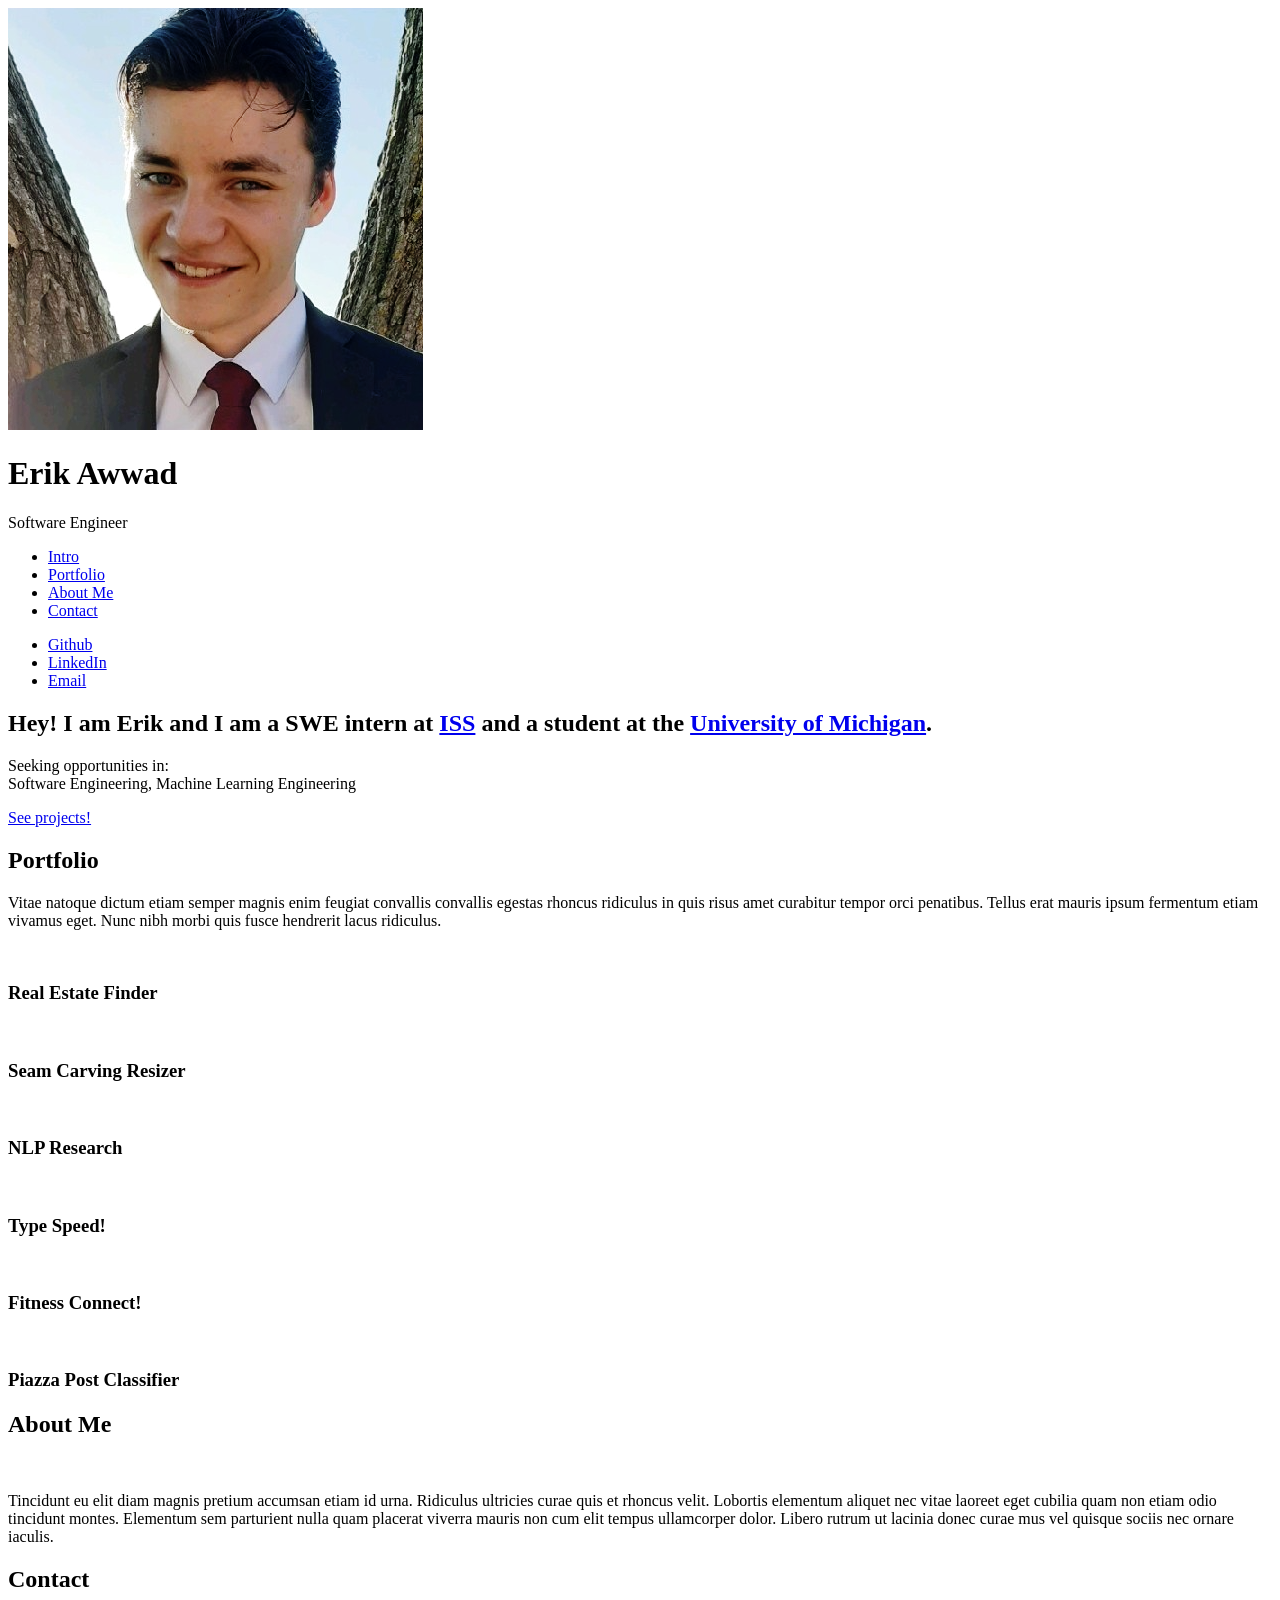
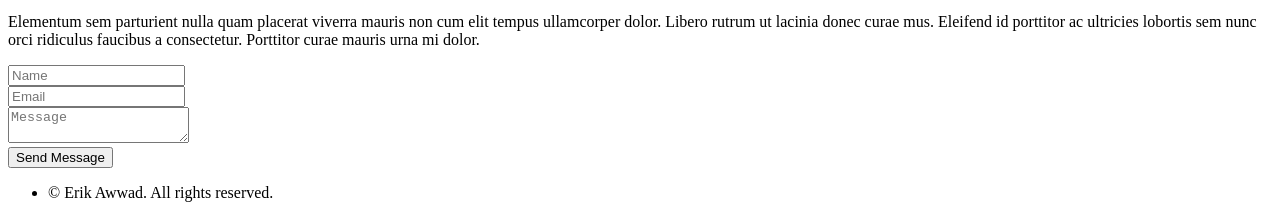
==== index.html @ ecfde316 "Added project names." ====
<!DOCTYPE HTML>
<html>
    <head>
        <title>Erik Awwad</title>
        <meta charset="utf-8" />
        <meta name="viewport" content="width=device-width, initial-scale=1, user-scalable=no" />
        <link rel="stylesheet" href="assets/css/main.css" />
        <link rel="icon" type="image/ico" href="assets/icons/128icon.ico">
        <link rel="icon" type="image/ico" href="assets/icons/64icon.ico">
        <link rel="icon" type="image/ico" href="assets/icons/32icon.ico">
        <link rel="icon" type="image/ico" href="assets/icons/16icon.ico">
    </head>
    <body class="is-preload">

        <!-- Header -->
            <div id="header">

                <div class="top">

                    <!-- Logo -->
                        <div id="logo">
                            <span class="image avatar48"><img src="images/avatar.png" alt="" /></span>
                            <h1 id="title">Erik Awwad</h1>
                            <p>Software Engineer</p>
                        </div>

                    <!-- Nav -->
                        <nav id="nav">
                            <ul>
                                <li><a href="#top" id="top-link"><span class="icon solid fa-home">Intro</span></a></li>
                                <li><a href="#portfolio" id="portfolio-link"><span class="icon solid fa-th">Portfolio</span></a></li>
                                <li><a href="#about" id="about-link"><span class="icon solid fa-user">About Me</span></a></li>
                                <li><a href="#contact" id="contact-link"><span class="icon solid fa-envelope">Contact</span></a></li>
                            </ul>
                        </nav>

                </div>

                <div class="bottom">

                    <!-- Social Icons -->
                        <ul class="icons">
                            <li><a href="https://github.com/iJustErikk" target="_blank" class="icon brands fa-github"><span class="label">Github</span></a></li>
                            <li><a href="https://www.linkedin.com/in/erik-awwad/" target="_blank" class="icon brands fa-linkedin"><span class="label">LinkedIn</span></a></li>
                            <li><a href="mailto:erikaww@umich.edu" target="_blank" class="icon solid fa-envelope"><span class="label">Email</span></a></li>
                        </ul>

                </div>

            </div>

        <!-- Main -->
            <div id="main">

                <!-- Intro -->
                    <section id="top" class="one dark cover">
                        <div class="container">

                            <header>
                                <h2 class="alt">Hey! I am Erik and I am a SWE intern at <a href="https://www.issgovernance.com/" target="_blank">ISS</a> and a student at the <a href="https://umich.edu/" target="_blank">University of Michigan</a>. </h2>
                                <p>Seeking opportunities in:<br />
                                Software Engineering, Machine Learning Engineering</p>
                            </header>

                            <footer>
                                <a href="#portfolio" class="button scrolly">See projects!</a>
                            </footer>

                        </div>
                    </section>

                <!-- Portfolio -->
                    <section id="portfolio" class="two">
                        <div class="container">

                            <header>
                                <h2>Portfolio</h2>
                            </header>

                            <p>Vitae natoque dictum etiam semper magnis enim feugiat convallis convallis
                            egestas rhoncus ridiculus in quis risus amet curabitur tempor orci penatibus.
                            Tellus erat mauris ipsum fermentum etiam vivamus eget. Nunc nibh morbi quis
                            fusce hendrerit lacus ridiculus.</p>

                            <div class="row">
                                <div class="col-4 col-12-mobile">
                                    <article class="item">
                                        <a href="#" class="image fit"><img src="images/pic02.jpg" alt="" /></a>
                                        <header>
                                            <h3>Real Estate Finder</h3>
                                        </header>
                                    </article>
                                    <article class="item">
                                        <a href="#" class="image fit"><img src="images/pic03.jpg" alt="" /></a>
                                        <header>
                                            <h3>Seam Carving Resizer</h3>
                                        </header>
                                    </article>
                                </div>
                                <div class="col-4 col-12-mobile">
                                    <article class="item">
                                        <a href="#" class="image fit"><img src="images/pic04.jpg" alt="" /></a>
                                        <header>
                                            <h3>NLP Research</h3>
                                        </header>
                                    </article>
                                    <article class="item">
                                        <a href="#" class="image fit"><img src="images/pic05.jpg" alt="" /></a>
                                        <header>
                                            <h3>Type Speed!</h3>
                                        </header>
                                    </article>
                                </div>
                                <div class="col-4 col-12-mobile">
                                    <article class="item">
                                        <a href="#" class="image fit"><img src="images/pic06.jpg" alt="" /></a>
                                        <header>
                                            <h3>Fitness Connect!</h3>
                                        </header>
                                    </article>
                                    <article class="item">
                                        <a href="#" class="image fit"><img src="images/pic07.jpg" alt="" /></a>
                                        <header>
                                            <h3>Piazza Post Classifier</h3>
                                        </header>
                                    </article>
                                </div>
                            </div>

                        </div>
                    </section>

                <!-- About Me -->
                    <section id="about" class="three">
                        <div class="container">

                            <header>
                                <h2>About Me</h2>
                            </header>

                            <a href="#" class="image featured"><img src="images/pic08.jpg" alt="" /></a>

                            <p>Tincidunt eu elit diam magnis pretium accumsan etiam id urna. Ridiculus
                            ultricies curae quis et rhoncus velit. Lobortis elementum aliquet nec vitae
                            laoreet eget cubilia quam non etiam odio tincidunt montes. Elementum sem
                            parturient nulla quam placerat viverra mauris non cum elit tempus ullamcorper
                            dolor. Libero rutrum ut lacinia donec curae mus vel quisque sociis nec
                            ornare iaculis.</p>

                        </div>
                    </section>

                <!-- Contact -->
                    <section id="contact" class="four">
                        <div class="container">

                            <header>
                                <h2>Contact</h2>
                            </header>

                            <p>Elementum sem parturient nulla quam placerat viverra
                            mauris non cum elit tempus ullamcorper dolor. Libero rutrum ut lacinia
                            donec curae mus. Eleifend id porttitor ac ultricies lobortis sem nunc
                            orci ridiculus faucibus a consectetur. Porttitor curae mauris urna mi dolor.</p>

                            <form method="post" action="#">
                                <div class="row">
                                    <div class="col-6 col-12-mobile"><input type="text" name="name" placeholder="Name" /></div>
                                    <div class="col-6 col-12-mobile"><input type="text" name="email" placeholder="Email" /></div>
                                    <div class="col-12">
                                        <textarea name="message" placeholder="Message"></textarea>
                                    </div>
                                    <div class="col-12">
                                        <input type="submit" value="Send Message" />
                                    </div>
                                </div>
                            </form>

                        </div>
                    </section>

            </div>

        <!-- Footer -->
            <div id="footer">

                <!-- Copyright -->
                    <ul class="copyright">
                        <li>&copy; Erik Awwad. All rights reserved.</li></li>
                    </ul>

            </div>

        <!-- Scripts -->
            <script src="assets/js/jquery.min.js"></script>
            <script src="assets/js/jquery.scrolly.min.js"></script>
            <script src="assets/js/jquery.scrollex.min.js"></script>
            <script src="assets/js/browser.min.js"></script>
            <script src="assets/js/breakpoints.min.js"></script>
            <script src="assets/js/util.js"></script>
            <script src="assets/js/main.js"></script>

    </body>
</html>
---- assets/css/main.css ----
@import url("fontawesome-all.min.css");
@import url("https://fonts.googleapis.com/css?family=Source+Sans+Pro:300,300italic,400,600");

/*
	Prologue by HTML5 UP
	html5up.net | @ajlkn
	Free for personal and commercial use under the CCA 3.0 license (html5up.net/license)
*/

html, body, div, span, applet, object,
iframe, h1, h2, h3, h4, h5, h6, p, blockquote,
pre, a, abbr, acronym, address, big, cite,
code, del, dfn, em, img, ins, kbd, q, s, samp,
small, strike, strong, sub, sup, tt, var, b,
u, i, center, dl, dt, dd, ol, ul, li, fieldset,
form, label, legend, table, caption, tbody,
tfoot, thead, tr, th, td, article, aside,
canvas, details, embed, figure, figcaption,
footer, header, hgroup, menu, nav, output, ruby,
section, summary, time, mark, audio, video {
	margin: 0;
	padding: 0;
	border: 0;
	font-size: 100%;
	font: inherit;
	vertical-align: baseline;}

article, aside, details, figcaption, figure,
footer, header, hgroup, menu, nav, section {
	display: block;}

body {
	line-height: 1;
}

ol, ul {
	list-style: none;
}

blockquote, q {
	quotes: none;
}

	blockquote:before, blockquote:after, q:before, q:after {
		content: '';
		content: none;
	}

table {
	border-collapse: collapse;
	border-spacing: 0;
}

body {
	-webkit-text-size-adjust: none;
}

mark {
	background-color: transparent;
	color: inherit;
}

input::-moz-focus-inner {
	border: 0;
	padding: 0;
}

input, select, textarea {
	-moz-appearance: none;
	-webkit-appearance: none;
	-ms-appearance: none;
	appearance: none;
}

/* Basic */

	html {
		box-sizing: border-box;
	}

	*, *:before, *:after {
		box-sizing: inherit;
	}

	body {
		background: #fff;
		font-family: 'Source Sans Pro', sans-serif;
		font-size: 19pt;
		font-weight: 300;
		line-height: 1.75em;
		color: #888;
	}

		body.is-preload *, body.is-preload *:before, body.is-preload *:after {
			-moz-animation: none !important;
			-webkit-animation: none !important;
			-ms-animation: none !important;
			animation: none !important;
			-moz-transition: none !important;
			-webkit-transition: none !important;
			-ms-transition: none !important;
			transition: none !important;
		}

	input, textarea, select {
		font-family: 'Source Sans Pro', sans-serif;
		font-size: 19pt;
		font-weight: 300;
		line-height: 1.75em;
		color: #888;
	}

	h1, h2, h3, h4, h5, h6 {
		font-weight: 300;
		color: #666;
		line-height: 1.5em;
	}

	h1 a, h2 a, h3 a, h4 a, h5 a, h6 a {
		color: inherit;
		text-decoration: none;
	}

		h1 a strong, h2 a strong, h3 a strong, h4 a strong, h5 a strong, h6 a strong {
			color: #333;
		}

	h2 {
		font-size: 2em;
		letter-spacing: -1px;
	}

		h2.alt {
			color: #888;
		}

			h2.alt strong {
				color: #666;
			}

	h3 {
		font-size: 1.5em;
	}

	header {
		margin: 0 0 2em 0;
	}

		header > p {
			margin: 1em 0 0 0;
		}

	footer {
		margin: 2em 0 0 0;
	}

	strong, b {
		font-weight: 300;
		color: #666;
	}

	em, i {
		font-style: italic;
	}

	a {
		text-decoration: none;
		color: inherit;
		border-bottom: dotted 1px rgba(128, 128, 128, 0.5);
		-moz-transition: color 0.35s ease-in-out, border-bottom-color 0.35s ease-in-out;
		-webkit-transition: color 0.35s ease-in-out, border-bottom-color 0.35s ease-in-out;
		-ms-transition: color 0.35s ease-in-out, border-bottom-color 0.35s ease-in-out;
		transition: color 0.35s ease-in-out, border-bottom-color 0.35s ease-in-out;
		outline: 0;
	}

		a:hover {
			color: #E27689;
			border-bottom-color: rgba(255, 255, 255, 0);
		}

	sub {
		position: relative;
		top: 0.5em;
		font-size: 0.8em;
	}

	sup {
		position: relative;
		top: -0.5em;
		font-size: 0.8em;
	}

	hr {
		border: 0;
		border-top: solid 1px #ddd;
	}

	blockquote {
		border-left: solid 0.5em #ddd;
		padding: 1em 0 1em 2em;
		font-style: italic;
	}

	p, ul, ol, dl, table {
		margin-bottom: 2em;
	}

	br.clear {
		clear: both;
	}

/* Container */

	.container {
		margin: 0 auto;
		max-width: 100%;
		width: 1400px;
	}

		@media screen and (min-width: 961px) and (max-width: 1880px) {

			.container {
				width: 1200px;
			}

		}

		@media screen and (min-width: 961px) and (max-width: 1620px) {

			.container {
				width: 960px;
			}

		}

		@media screen and (min-width: 961px) and (max-width: 1320px) {

			.container {
				width: 100%;
			}

		}

		@media screen and (max-width: 960px) {

			.container {
				width: 100%;
			}

		}

		@media screen and (max-width: 736px) {

			.container {
				width: 100%;
			}

		}

/* Row */

	.row {
		display: flex;
		flex-wrap: wrap;
		box-sizing: border-box;
		align-items: stretch;
	}

		.row > * {
			box-sizing: border-box;
		}

		.row.gtr-uniform > * > :last-child {
			margin-bottom: 0;
		}

		.row.aln-left {
			justify-content: flex-start;
		}

		.row.aln-center {
			justify-content: center;
		}

		.row.aln-right {
			justify-content: flex-end;
		}

		.row.aln-top {
			align-items: flex-start;
		}

		.row.aln-middle {
			align-items: center;
		}

		.row.aln-bottom {
			align-items: flex-end;
		}

		.row > .imp {
			order: -1;
		}

		.row > .col-1 {
			width: 8.33333%;
		}

		.row > .off-1 {
			margin-left: 8.33333%;
		}

		.row > .col-2 {
			width: 16.66667%;
		}

		.row > .off-2 {
			margin-left: 16.66667%;
		}

		.row > .col-3 {
			width: 25%;
		}

		.row > .off-3 {
			margin-left: 25%;
		}

		.row > .col-4 {
			width: 33.33333%;
		}

		.row > .off-4 {
			margin-left: 33.33333%;
		}

		.row > .col-5 {
			width: 41.66667%;
		}

		.row > .off-5 {
			margin-left: 41.66667%;
		}

		.row > .col-6 {
			width: 50%;
		}

		.row > .off-6 {
			margin-left: 50%;
		}

		.row > .col-7 {
			width: 58.33333%;
		}

		.row > .off-7 {
			margin-left: 58.33333%;
		}

		.row > .col-8 {
			width: 66.66667%;
		}

		.row > .off-8 {
			margin-left: 66.66667%;
		}

		.row > .col-9 {
			width: 75%;
		}

		.row > .off-9 {
			margin-left: 75%;
		}

		.row > .col-10 {
			width: 83.33333%;
		}

		.row > .off-10 {
			margin-left: 83.33333%;
		}

		.row > .col-11 {
			width: 91.66667%;
		}

		.row > .off-11 {
			margin-left: 91.66667%;
		}

		.row > .col-12 {
			width: 100%;
		}

		.row > .off-12 {
			margin-left: 100%;
		}

		.row.gtr-0 {
			margin-top: 0px;
			margin-left: 0px;
		}

			.row.gtr-0 > * {
				padding: 0px 0 0 0px;
			}

			.row.gtr-0.gtr-uniform {
				margin-top: 0px;
			}

				.row.gtr-0.gtr-uniform > * {
					padding-top: 0px;
				}

		.row.gtr-25 {
			margin-top: -10px;
			margin-left: -10px;
		}

			.row.gtr-25 > * {
				padding: 10px 0 0 10px;
			}

			.row.gtr-25.gtr-uniform {
				margin-top: -10px;
			}

				.row.gtr-25.gtr-uniform > * {
					padding-top: 10px;
				}

		.row.gtr-50 {
			margin-top: -20px;
			margin-left: -20px;
		}

			.row.gtr-50 > * {
				padding: 20px 0 0 20px;
			}

			.row.gtr-50.gtr-uniform {
				margin-top: -20px;
			}

				.row.gtr-50.gtr-uniform > * {
					padding-top: 20px;
				}

		.row {
			margin-top: -40px;
			margin-left: -40px;
		}

			.row > * {
				padding: 40px 0 0 40px;
			}

			.row.gtr-uniform {
				margin-top: -40px;
			}

				.row.gtr-uniform > * {
					padding-top: 40px;
				}

		.row.gtr-150 {
			margin-top: -60px;
			margin-left: -60px;
		}

			.row.gtr-150 > * {
				padding: 60px 0 0 60px;
			}

			.row.gtr-150.gtr-uniform {
				margin-top: -60px;
			}

				.row.gtr-150.gtr-uniform > * {
					padding-top: 60px;
				}

		.row.gtr-200 {
			margin-top: -80px;
			margin-left: -80px;
		}

			.row.gtr-200 > * {
				padding: 80px 0 0 80px;
			}

			.row.gtr-200.gtr-uniform {
				margin-top: -80px;
			}

				.row.gtr-200.gtr-uniform > * {
					padding-top: 80px;
				}

		@media screen and (min-width: 961px) and (max-width: 1880px) {

			.row {
				display: flex;
				flex-wrap: wrap;
				box-sizing: border-box;
				align-items: stretch;
			}

				.row > * {
					box-sizing: border-box;
				}

				.row.gtr-uniform > * > :last-child {
					margin-bottom: 0;
				}

				.row.aln-left {
					justify-content: flex-start;
				}

				.row.aln-center {
					justify-content: center;
				}

				.row.aln-right {
					justify-content: flex-end;
				}

				.row.aln-top {
					align-items: flex-start;
				}

				.row.aln-middle {
					align-items: center;
				}

				.row.aln-bottom {
					align-items: flex-end;
				}

				.row > .imp-wide {
					order: -1;
				}

				.row > .col-1-wide {
					width: 8.33333%;
				}

				.row > .off-1-wide {
					margin-left: 8.33333%;
				}

				.row > .col-2-wide {
					width: 16.66667%;
				}

				.row > .off-2-wide {
					margin-left: 16.66667%;
				}

				.row > .col-3-wide {
					width: 25%;
				}

				.row > .off-3-wide {
					margin-left: 25%;
				}

				.row > .col-4-wide {
					width: 33.33333%;
				}

				.row > .off-4-wide {
					margin-left: 33.33333%;
				}

				.row > .col-5-wide {
					width: 41.66667%;
				}

				.row > .off-5-wide {
					margin-left: 41.66667%;
				}

				.row > .col-6-wide {
					width: 50%;
				}

				.row > .off-6-wide {
					margin-left: 50%;
				}

				.row > .col-7-wide {
					width: 58.33333%;
				}

				.row > .off-7-wide {
					margin-left: 58.33333%;
				}

				.row > .col-8-wide {
					width: 66.66667%;
				}

				.row > .off-8-wide {
					margin-left: 66.66667%;
				}

				.row > .col-9-wide {
					width: 75%;
				}

				.row > .off-9-wide {
					margin-left: 75%;
				}

				.row > .col-10-wide {
					width: 83.33333%;
				}

				.row > .off-10-wide {
					margin-left: 83.33333%;
				}

				.row > .col-11-wide {
					width: 91.66667%;
				}

				.row > .off-11-wide {
					margin-left: 91.66667%;
				}

				.row > .col-12-wide {
					width: 100%;
				}

				.row > .off-12-wide {
					margin-left: 100%;
				}

				.row.gtr-0 {
					margin-top: 0px;
					margin-left: 0px;
				}

					.row.gtr-0 > * {
						padding: 0px 0 0 0px;
					}

					.row.gtr-0.gtr-uniform {
						margin-top: 0px;
					}

						.row.gtr-0.gtr-uniform > * {
							padding-top: 0px;
						}

				.row.gtr-25 {
					margin-top: -10px;
					margin-left: -10px;
				}

					.row.gtr-25 > * {
						padding: 10px 0 0 10px;
					}

					.row.gtr-25.gtr-uniform {
						margin-top: -10px;
					}

						.row.gtr-25.gtr-uniform > * {
							padding-top: 10px;
						}

				.row.gtr-50 {
					margin-top: -20px;
					margin-left: -20px;
				}

					.row.gtr-50 > * {
						padding: 20px 0 0 20px;
					}

					.row.gtr-50.gtr-uniform {
						margin-top: -20px;
					}

						.row.gtr-50.gtr-uniform > * {
							padding-top: 20px;
						}

				.row {
					margin-top: -40px;
					margin-left: -40px;
				}

					.row > * {
						padding: 40px 0 0 40px;
					}

					.row.gtr-uniform {
						margin-top: -40px;
					}

						.row.gtr-uniform > * {
							padding-top: 40px;
						}

				.row.gtr-150 {
					margin-top: -60px;
					margin-left: -60px;
				}

					.row.gtr-150 > * {
						padding: 60px 0 0 60px;
					}

					.row.gtr-150.gtr-uniform {
						margin-top: -60px;
					}

						.row.gtr-150.gtr-uniform > * {
							padding-top: 60px;
						}

				.row.gtr-200 {
					margin-top: -80px;
					margin-left: -80px;
				}

					.row.gtr-200 > * {
						padding: 80px 0 0 80px;
					}

					.row.gtr-200.gtr-uniform {
						margin-top: -80px;
					}

						.row.gtr-200.gtr-uniform > * {
							padding-top: 80px;
						}

		}

		@media screen and (min-width: 961px) and (max-width: 1620px) {

			.row {
				display: flex;
				flex-wrap: wrap;
				box-sizing: border-box;
				align-items: stretch;
			}

				.row > * {
					box-sizing: border-box;
				}

				.row.gtr-uniform > * > :last-child {
					margin-bottom: 0;
				}

				.row.aln-left {
					justify-content: flex-start;
				}

				.row.aln-center {
					justify-content: center;
				}

				.row.aln-right {
					justify-content: flex-end;
				}

				.row.aln-top {
					align-items: flex-start;
				}

				.row.aln-middle {
					align-items: center;
				}

				.row.aln-bottom {
					align-items: flex-end;
				}

				.row > .imp-normal {
					order: -1;
				}

				.row > .col-1-normal {
					width: 8.33333%;
				}

				.row > .off-1-normal {
					margin-left: 8.33333%;
				}

				.row > .col-2-normal {
					width: 16.66667%;
				}

				.row > .off-2-normal {
					margin-left: 16.66667%;
				}

				.row > .col-3-normal {
					width: 25%;
				}

				.row > .off-3-normal {
					margin-left: 25%;
				}

				.row > .col-4-normal {
					width: 33.33333%;
				}

				.row > .off-4-normal {
					margin-left: 33.33333%;
				}

				.row > .col-5-normal {
					width: 41.66667%;
				}

				.row > .off-5-normal {
					margin-left: 41.66667%;
				}

				.row > .col-6-normal {
					width: 50%;
				}

				.row > .off-6-normal {
					margin-left: 50%;
				}

				.row > .col-7-normal {
					width: 58.33333%;
				}

				.row > .off-7-normal {
					margin-left: 58.33333%;
				}

				.row > .col-8-normal {
					width: 66.66667%;
				}

				.row > .off-8-normal {
					margin-left: 66.66667%;
				}

				.row > .col-9-normal {
					width: 75%;
				}

				.row > .off-9-normal {
					margin-left: 75%;
				}

				.row > .col-10-normal {
					width: 83.33333%;
				}

				.row > .off-10-normal {
					margin-left: 83.33333%;
				}

				.row > .col-11-normal {
					width: 91.66667%;
				}

				.row > .off-11-normal {
					margin-left: 91.66667%;
				}

				.row > .col-12-normal {
					width: 100%;
				}

				.row > .off-12-normal {
					margin-left: 100%;
				}

				.row.gtr-0 {
					margin-top: 0px;
					margin-left: 0px;
				}

					.row.gtr-0 > * {
						padding: 0px 0 0 0px;
					}

					.row.gtr-0.gtr-uniform {
						margin-top: 0px;
					}

						.row.gtr-0.gtr-uniform > * {
							padding-top: 0px;
						}

				.row.gtr-25 {
					margin-top: -10px;
					margin-left: -10px;
				}

					.row.gtr-25 > * {
						padding: 10px 0 0 10px;
					}

					.row.gtr-25.gtr-uniform {
						margin-top: -10px;
					}

						.row.gtr-25.gtr-uniform > * {
							padding-top: 10px;
						}

				.row.gtr-50 {
					margin-top: -20px;
					margin-left: -20px;
				}

					.row.gtr-50 > * {
						padding: 20px 0 0 20px;
					}

					.row.gtr-50.gtr-uniform {
						margin-top: -20px;
					}

						.row.gtr-50.gtr-uniform > * {
							padding-top: 20px;
						}

				.row {
					margin-top: -40px;
					margin-left: -40px;
				}

					.row > * {
						padding: 40px 0 0 40px;
					}

					.row.gtr-uniform {
						margin-top: -40px;
					}

						.row.gtr-uniform > * {
							padding-top: 40px;
						}

				.row.gtr-150 {
					margin-top: -60px;
					margin-left: -60px;
				}

					.row.gtr-150 > * {
						padding: 60px 0 0 60px;
					}

					.row.gtr-150.gtr-uniform {
						margin-top: -60px;
					}

						.row.gtr-150.gtr-uniform > * {
							padding-top: 60px;
						}

				.row.gtr-200 {
					margin-top: -80px;
					margin-left: -80px;
				}

					.row.gtr-200 > * {
						padding: 80px 0 0 80px;
					}

					.row.gtr-200.gtr-uniform {
						margin-top: -80px;
					}

						.row.gtr-200.gtr-uniform > * {
							padding-top: 80px;
						}

		}

		@media screen and (min-width: 961px) and (max-width: 1320px) {

			.row {
				display: flex;
				flex-wrap: wrap;
				box-sizing: border-box;
				align-items: stretch;
			}

				.row > * {
					box-sizing: border-box;
				}

				.row.gtr-uniform > * > :last-child {
					margin-bottom: 0;
				}

				.row.aln-left {
					justify-content: flex-start;
				}

				.row.aln-center {
					justify-content: center;
				}

				.row.aln-right {
					justify-content: flex-end;
				}

				.row.aln-top {
					align-items: flex-start;
				}

				.row.aln-middle {
					align-items: center;
				}

				.row.aln-bottom {
					align-items: flex-end;
				}

				.row > .imp-narrow {
					order: -1;
				}

				.row > .col-1-narrow {
					width: 8.33333%;
				}

				.row > .off-1-narrow {
					margin-left: 8.33333%;
				}

				.row > .col-2-narrow {
					width: 16.66667%;
				}

				.row > .off-2-narrow {
					margin-left: 16.66667%;
				}

				.row > .col-3-narrow {
					width: 25%;
				}

				.row > .off-3-narrow {
					margin-left: 25%;
				}

				.row > .col-4-narrow {
					width: 33.33333%;
				}

				.row > .off-4-narrow {
					margin-left: 33.33333%;
				}

				.row > .col-5-narrow {
					width: 41.66667%;
				}

				.row > .off-5-narrow {
					margin-left: 41.66667%;
				}

				.row > .col-6-narrow {
					width: 50%;
				}

				.row > .off-6-narrow {
					margin-left: 50%;
				}

				.row > .col-7-narrow {
					width: 58.33333%;
				}

				.row > .off-7-narrow {
					margin-left: 58.33333%;
				}

				.row > .col-8-narrow {
					width: 66.66667%;
				}

				.row > .off-8-narrow {
					margin-left: 66.66667%;
				}

				.row > .col-9-narrow {
					width: 75%;
				}

				.row > .off-9-narrow {
					margin-left: 75%;
				}

				.row > .col-10-narrow {
					width: 83.33333%;
				}

				.row > .off-10-narrow {
					margin-left: 83.33333%;
				}

				.row > .col-11-narrow {
					width: 91.66667%;
				}

				.row > .off-11-narrow {
					margin-left: 91.66667%;
				}

				.row > .col-12-narrow {
					width: 100%;
				}

				.row > .off-12-narrow {
					margin-left: 100%;
				}

				.row.gtr-0 {
					margin-top: 0px;
					margin-left: 0px;
				}

					.row.gtr-0 > * {
						padding: 0px 0 0 0px;
					}

					.row.gtr-0.gtr-uniform {
						margin-top: 0px;
					}

						.row.gtr-0.gtr-uniform > * {
							padding-top: 0px;
						}

				.row.gtr-25 {
					margin-top: -5px;
					margin-left: -5px;
				}

					.row.gtr-25 > * {
						padding: 5px 0 0 5px;
					}

					.row.gtr-25.gtr-uniform {
						margin-top: -5px;
					}

						.row.gtr-25.gtr-uniform > * {
							padding-top: 5px;
						}

				.row.gtr-50 {
					margin-top: -10px;
					margin-left: -10px;
				}

					.row.gtr-50 > * {
						padding: 10px 0 0 10px;
					}

					.row.gtr-50.gtr-uniform {
						margin-top: -10px;
					}

						.row.gtr-50.gtr-uniform > * {
							padding-top: 10px;
						}

				.row {
					margin-top: -20px;
					margin-left: -20px;
				}

					.row > * {
						padding: 20px 0 0 20px;
					}

					.row.gtr-uniform {
						margin-top: -20px;
					}

						.row.gtr-uniform > * {
							padding-top: 20px;
						}

				.row.gtr-150 {
					margin-top: -30px;
					margin-left: -30px;
				}

					.row.gtr-150 > * {
						padding: 30px 0 0 30px;
					}

					.row.gtr-150.gtr-uniform {
						margin-top: -30px;
					}

						.row.gtr-150.gtr-uniform > * {
							padding-top: 30px;
						}

				.row.gtr-200 {
					margin-top: -40px;
					margin-left: -40px;
				}

					.row.gtr-200 > * {
						padding: 40px 0 0 40px;
					}

					.row.gtr-200.gtr-uniform {
						margin-top: -40px;
					}

						.row.gtr-200.gtr-uniform > * {
							padding-top: 40px;
						}

		}

		@media screen and (max-width: 960px) {

			.row {
				display: flex;
				flex-wrap: wrap;
				box-sizing: border-box;
				align-items: stretch;
			}

				.row > * {
					box-sizing: border-box;
				}

				.row.gtr-uniform > * > :last-child {
					margin-bottom: 0;
				}

				.row.aln-left {
					justify-content: flex-start;
				}

				.row.aln-center {
					justify-content: center;
				}

				.row.aln-right {
					justify-content: flex-end;
				}

				.row.aln-top {
					align-items: flex-start;
				}

				.row.aln-middle {
					align-items: center;
				}

				.row.aln-bottom {
					align-items: flex-end;
				}

				.row > .imp-narrower {
					order: -1;
				}

				.row > .col-1-narrower {
					width: 8.33333%;
				}

				.row > .off-1-narrower {
					margin-left: 8.33333%;
				}

				.row > .col-2-narrower {
					width: 16.66667%;
				}

				.row > .off-2-narrower {
					margin-left: 16.66667%;
				}

				.row > .col-3-narrower {
					width: 25%;
				}

				.row > .off-3-narrower {
					margin-left: 25%;
				}

				.row > .col-4-narrower {
					width: 33.33333%;
				}

				.row > .off-4-narrower {
					margin-left: 33.33333%;
				}

				.row > .col-5-narrower {
					width: 41.66667%;
				}

				.row > .off-5-narrower {
					margin-left: 41.66667%;
				}

				.row > .col-6-narrower {
					width: 50%;
				}

				.row > .off-6-narrower {
					margin-left: 50%;
				}

				.row > .col-7-narrower {
					width: 58.33333%;
				}

				.row > .off-7-narrower {
					margin-left: 58.33333%;
				}

				.row > .col-8-narrower {
					width: 66.66667%;
				}

				.row > .off-8-narrower {
					margin-left: 66.66667%;
				}

				.row > .col-9-narrower {
					width: 75%;
				}

				.row > .off-9-narrower {
					margin-left: 75%;
				}

				.row > .col-10-narrower {
					width: 83.33333%;
				}

				.row > .off-10-narrower {
					margin-left: 83.33333%;
				}

				.row > .col-11-narrower {
					width: 91.66667%;
				}

				.row > .off-11-narrower {
					margin-left: 91.66667%;
				}

				.row > .col-12-narrower {
					width: 100%;
				}

				.row > .off-12-narrower {
					margin-left: 100%;
				}

				.row.gtr-0 {
					margin-top: 0px;
					margin-left: 0px;
				}

					.row.gtr-0 > * {
						padding: 0px 0 0 0px;
					}

					.row.gtr-0.gtr-uniform {
						margin-top: 0px;
					}

						.row.gtr-0.gtr-uniform > * {
							padding-top: 0px;
						}

				.row.gtr-25 {
					margin-top: -5px;
					margin-left: -5px;
				}

					.row.gtr-25 > * {
						padding: 5px 0 0 5px;
					}

					.row.gtr-25.gtr-uniform {
						margin-top: -5px;
					}

						.row.gtr-25.gtr-uniform > * {
							padding-top: 5px;
						}

				.row.gtr-50 {
					margin-top: -10px;
					margin-left: -10px;
				}

					.row.gtr-50 > * {
						padding: 10px 0 0 10px;
					}

					.row.gtr-50.gtr-uniform {
						margin-top: -10px;
					}

						.row.gtr-50.gtr-uniform > * {
							padding-top: 10px;
						}

				.row {
					margin-top: -20px;
					margin-left: -20px;
				}

					.row > * {
						padding: 20px 0 0 20px;
					}

					.row.gtr-uniform {
						margin-top: -20px;
					}

						.row.gtr-uniform > * {
							padding-top: 20px;
						}

				.row.gtr-150 {
					margin-top: -30px;
					margin-left: -30px;
				}

					.row.gtr-150 > * {
						padding: 30px 0 0 30px;
					}

					.row.gtr-150.gtr-uniform {
						margin-top: -30px;
					}

						.row.gtr-150.gtr-uniform > * {
							padding-top: 30px;
						}

				.row.gtr-200 {
					margin-top: -40px;
					margin-left: -40px;
				}

					.row.gtr-200 > * {
						padding: 40px 0 0 40px;
					}

					.row.gtr-200.gtr-uniform {
						margin-top: -40px;
					}

						.row.gtr-200.gtr-uniform > * {
							padding-top: 40px;
						}

		}

		@media screen and (max-width: 736px) {

			.row {
				display: flex;
				flex-wrap: wrap;
				box-sizing: border-box;
				align-items: stretch;
			}

				.row > * {
					box-sizing: border-box;
				}

				.row.gtr-uniform > * > :last-child {
					margin-bottom: 0;
				}

				.row.aln-left {
					justify-content: flex-start;
				}

				.row.aln-center {
					justify-content: center;
				}

				.row.aln-right {
					justify-content: flex-end;
				}

				.row.aln-top {
					align-items: flex-start;
				}

				.row.aln-middle {
					align-items: center;
				}

				.row.aln-bottom {
					align-items: flex-end;
				}

				.row > .imp-mobile {
					order: -1;
				}

				.row > .col-1-mobile {
					width: 8.33333%;
				}

				.row > .off-1-mobile {
					margin-left: 8.33333%;
				}

				.row > .col-2-mobile {
					width: 16.66667%;
				}

				.row > .off-2-mobile {
					margin-left: 16.66667%;
				}

				.row > .col-3-mobile {
					width: 25%;
				}

				.row > .off-3-mobile {
					margin-left: 25%;
				}

				.row > .col-4-mobile {
					width: 33.33333%;
				}

				.row > .off-4-mobile {
					margin-left: 33.33333%;
				}

				.row > .col-5-mobile {
					width: 41.66667%;
				}

				.row > .off-5-mobile {
					margin-left: 41.66667%;
				}

				.row > .col-6-mobile {
					width: 50%;
				}

				.row > .off-6-mobile {
					margin-left: 50%;
				}

				.row > .col-7-mobile {
					width: 58.33333%;
				}

				.row > .off-7-mobile {
					margin-left: 58.33333%;
				}

				.row > .col-8-mobile {
					width: 66.66667%;
				}

				.row > .off-8-mobile {
					margin-left: 66.66667%;
				}

				.row > .col-9-mobile {
					width: 75%;
				}

				.row > .off-9-mobile {
					margin-left: 75%;
				}

				.row > .col-10-mobile {
					width: 83.33333%;
				}

				.row > .off-10-mobile {
					margin-left: 83.33333%;
				}

				.row > .col-11-mobile {
					width: 91.66667%;
				}

				.row > .off-11-mobile {
					margin-left: 91.66667%;
				}

				.row > .col-12-mobile {
					width: 100%;
				}

				.row > .off-12-mobile {
					margin-left: 100%;
				}

				.row.gtr-0 {
					margin-top: 0px;
					margin-left: 0px;
				}

					.row.gtr-0 > * {
						padding: 0px 0 0 0px;
					}

					.row.gtr-0.gtr-uniform {
						margin-top: 0px;
					}

						.row.gtr-0.gtr-uniform > * {
							padding-top: 0px;
						}

				.row.gtr-25 {
					margin-top: -5px;
					margin-left: -5px;
				}

					.row.gtr-25 > * {
						padding: 5px 0 0 5px;
					}

					.row.gtr-25.gtr-uniform {
						margin-top: -5px;
					}

						.row.gtr-25.gtr-uniform > * {
							padding-top: 5px;
						}

				.row.gtr-50 {
					margin-top: -10px;
					margin-left: -10px;
				}

					.row.gtr-50 > * {
						padding: 10px 0 0 10px;
					}

					.row.gtr-50.gtr-uniform {
						margin-top: -10px;
					}

						.row.gtr-50.gtr-uniform > * {
							padding-top: 10px;
						}

				.row {
					margin-top: -20px;
					margin-left: -20px;
				}

					.row > * {
						padding: 20px 0 0 20px;
					}

					.row.gtr-uniform {
						margin-top: -20px;
					}

						.row.gtr-uniform > * {
							padding-top: 20px;
						}

				.row.gtr-150 {
					margin-top: -30px;
					margin-left: -30px;
				}

					.row.gtr-150 > * {
						padding: 30px 0 0 30px;
					}

					.row.gtr-150.gtr-uniform {
						margin-top: -30px;
					}

						.row.gtr-150.gtr-uniform > * {
							padding-top: 30px;
						}

				.row.gtr-200 {
					margin-top: -40px;
					margin-left: -40px;
				}

					.row.gtr-200 > * {
						padding: 40px 0 0 40px;
					}

					.row.gtr-200.gtr-uniform {
						margin-top: -40px;
					}

						.row.gtr-200.gtr-uniform > * {
							padding-top: 40px;
						}

		}

/* Sections/Article */

	section, article {
		margin-bottom: 3em;
	}

		section > :last-child,
		section > .container, section:last-child, article > :last-child,
		article > .container, article:last-child {
			margin-bottom: 0;
		}

		.row > section, .row > article {
			margin-bottom: 0;
		}

/* Image */

	.image {
		display: inline-block;
		border: 0;
	}

		.image img {
			display: block;
			width: 100%;
		}

		.image.avatar48 {
			width: 48px;
			height: 48px;
			background: #f00;
		}

			.image.avatar48 img {
				width: 48px;
				height: 48px;
			}

		.image.fit {
			display: block;
			width: 100%;
		}

		.image.featured {
			display: block;
			width: 100%;
			margin: 0 0 2em 0;
		}

		.image.left {
			float: left;
			margin: 0 2em 2em 0;
		}

		.image.centered {
			display: block;
			margin: 0 0 2em 0;
		}

			.image.centered img {
				margin: 0 auto;
				width: auto;
			}

/* List */

	ul {
		list-style: disc;
		padding-left: 1em;
	}

		ul li {
			padding-left: 0.5em;
		}

	ol {
		list-style: decimal;
		padding-left: 1.25em;
	}

		ol li {
			padding-left: 0.25em;
		}

/* Icons */

	ul.icons {
		cursor: default;
		list-style: none;
		padding-left: 0;
	}

		ul.icons li {
			display: inline-block;
			padding-left: 0;
		}

		ul.icons a {
			display: inline-block;
			width: 2em;
			height: 2em;
			line-height: 2em;
			text-align: center;
			border: 0;
		}

/* Form */

	form label {
		display: block;
		text-align: left;
		margin-bottom: 0.5em;
	}

	form input[type="text"],
	form input[type="email"],
	form input[type="password"],
	form select,
	form textarea {
		position: relative;
		-webkit-appearance: none;
		display: block;
		border: 0;
		outline: 0;
		background: #fff;
		background: rgba(255, 255, 255, 0.75);
		width: 100%;
		border-radius: 0.35em;
		padding: 0.75em 1em 0.75em 1em;
		box-shadow: inset 0 0.1em 0.1em 0 rgba(0, 0, 0, 0.05);
		border: solid 1px rgba(0, 0, 0, 0.15);
		-moz-transition: all 0.35s ease-in-out;
		-webkit-transition: all 0.35s ease-in-out;
		-ms-transition: all 0.35s ease-in-out;
		transition: all 0.35s ease-in-out;
	}

		form input[type="text"]:focus,
		form input[type="email"]:focus,
		form input[type="password"]:focus,
		form select:focus,
		form textarea:focus {
			box-shadow: 0 0 2px 1px #8ebebc;
			background: #fff;
		}

	form input[type="text"],
	form input[type="email"],
	form input[type="password"],
	form select {
		line-height: 1.25em;
	}

	form textarea {
		min-height: 14em;
	}

	form ::-webkit-input-placeholder {
		color: #555 !important;
	}

	form :-moz-placeholder {
		color: #555 !important;
	}

	form ::-moz-placeholder {
		color: #555 !important;
	}

	form :-ms-input-placeholder {
		color: #555 !important;
	}

	form ::-moz-focus-inner {
		border: 0;
	}

/* Table */

	table {
		width: 100%;
		text-align: left;
	}

		table tbody tr:nth-child(2n+2) {
			background: #f4f4f4;
		}

		table td {
			padding: 0.5em 1em 0.5em 1em;
		}

		table th {
			text-align: left;
			padding: 0.5em 1em 0.5em 1em;
			color: #fff;
			background: #222729 url("images/overlay.png");
		}

		table thead {
			background: #444;
			color: #fff;
		}

		table tfoot {
			background: #eee;
		}

/* Button */

	input[type="button"],
	input[type="submit"],
	input[type="reset"],
	button,
	.button {
		position: relative;
		display: inline-block;
		border-radius: 0.35em;
		color: #fff !important;
		text-decoration: none;
		padding: 0.75em 2.5em 0.75em 2.5em;
		background-color: #8ebebc;
		border: 0;
		cursor: pointer;
		background-image: -moz-linear-gradient(top, rgba(0, 0, 0, 0), rgba(0, 0, 0, 0.15)), url("images/overlay.png");
		background-image: -webkit-linear-gradient(top, rgba(0, 0, 0, 0), rgba(0, 0, 0, 0.15)), url("images/overlay.png");
		background-image: -ms-linear-gradient(top, rgba(0, 0, 0, 0), rgba(0, 0, 0, 0.15)), url("images/overlay.png");
		background-image: linear-gradient(top, rgba(0, 0, 0, 0), rgba(0, 0, 0, 0.15)), url("images/overlay.png");
		-moz-transition: background-color 0.35s ease-in-out;
		-webkit-transition: background-color 0.35s ease-in-out;
		-ms-transition: background-color 0.35s ease-in-out;
		transition: background-color 0.35s ease-in-out;
	}

		input[type="button"]:hover,
		input[type="submit"]:hover,
		input[type="reset"]:hover,
		button:hover,
		.button:hover {
			background-color: #9ececc;
		}

		input[type="button"]:active,
		input[type="submit"]:active,
		input[type="reset"]:active,
		button:active,
		.button:active {
			background-color: #7eaeac;
		}

/* Item */

	.item {
		box-shadow: 0 0.05em 0.15em 0 rgba(0, 0, 0, 0.05);
		margin-bottom: 40px;
	}

		.item header {
			background: #fff;
			margin: 0;
			padding: 1em 0 1em 0;
			font-size: 0.8em;
		}

			.item header h3 {
				font-size: 1em;
			}

/* Icons */

	.icon {
		text-decoration: none;
		text-decoration: none;
	}

		.icon:before {
			-moz-osx-font-smoothing: grayscale;
			-webkit-font-smoothing: antialiased;
			display: inline-block;
			font-style: normal;
			font-variant: normal;
			text-rendering: auto;
			line-height: 1;
			text-transform: none !important;
			font-family: 'Font Awesome 5 Free';
			font-weight: 400;
		}

		.icon:before {
			line-height: inherit;
		}

		.icon > .label {
			display: none;
		}

		.icon.solid:before {
			font-weight: 900;
		}

		.icon.brands:before {
			font-family: 'Font Awesome 5 Brands';
		}

/* Header */

	#header {
		display: -moz-flex;
		display: -webkit-flex;
		display: -ms-flex;
		display: flex;
		-moz-flex-direction: column;
		-webkit-flex-direction: column;
		-ms-flex-direction: column;
		flex-direction: column;
		-moz-justify-content: space-between;
		-webkit-justify-content: space-between;
		-ms-justify-content: space-between;
		justify-content: space-between;
		background: #222629 url("images/overlay.png");
		box-shadow: inset -0.25em 0 0.25em 0 rgba(0, 0, 0, 0.1);
		color: #fff;
		height: 100%;
		left: 0;
		overflow-y: auto;
		position: fixed;
		text-align: right;
		top: 0;
		width: 375px;
	}

		#header .top {
			-moz-flex-grow: 1;
			-webkit-flex-grow: 1;
			-ms-flex-grow: 1;
			flex-grow: 1;
		}

		#header .bottom {
			-moz-flex-shrink: 0;
			-webkit-flex-shrink: 0;
			-ms-flex-shrink: 0;
			flex-shrink: 0;
			padding: 1.5em 0 0.75em 0;
		}

			#header .bottom > :last-child {
				margin-bottom: 0;
			}

		#header .icons {
			font-size: 0.8em;
			text-align: center;
		}

			#header .icons a {
				color: #41484c;
				-moz-transition: color 0.35s ease-in-out;
				-webkit-transition: color 0.35s ease-in-out;
				-ms-transition: color 0.35s ease-in-out;
				transition: color 0.35s ease-in-out;
			}

				#header .icons a:hover {
					color: #fff;
				}

	#logo {
		position: relative;
		margin: 1.75em 1.5em 1.5em 1.5em;
		min-height: 48px;
		cursor: default;
	}

		#logo h1 {
			position: relative;
			color: #fff;
			font-weight: 600;
			font-size: 1em;
			line-height: 1em;
		}

		#logo p {
			position: relative;
			display: block;
			font-size: 0.6em;
			color: rgba(255, 255, 255, 0.5);
			line-height: 1.25em;
			margin: 0.5em 0 0 0;
		}

		#logo .image {
			position: absolute;
			left: 0;
			top: 0;
		}

	#nav ul {
		list-style: none;
		padding-left: 0;
		margin-bottom: 0;
	}

		#nav ul li {
			padding-left: 0;
		}

			#nav ul li a {
				display: block;
				padding: 0.5em 1.5em 0.5em 1.5em;
				color: rgba(255, 255, 255, 0.5);
				text-decoration: none;
				outline: 0;
				border: 0;
				-moz-transition: none;
				-webkit-transition: none;
				-ms-transition: none;
				transition: none;
			}

				#nav ul li a span {
					position: relative;
					display: block;
					font-size: 0.8em;
				}

					#nav ul li a span:before {
						position: absolute;
						left: 0;
						color: #41484c;
						text-align: center;
						width: 1.25em;
						line-height: 1.75em;
					}

				#nav ul li a.active {
					background: rgba(0, 0, 0, 0.15);
					box-shadow: inset 0 0 0.25em 0 rgba(0, 0, 0, 0.125);
					color: #fff;
				}

					#nav ul li a.active span:before {
						color: #e27689;
					}

/* Footer */

	#footer {
		margin-left: 375px;
		text-align: center;
		background-color: #dce3e2;
		padding: 3em 0 4em 0;
		box-shadow: inset 0 1px 0 0 rgba(0, 0, 0, 0.05), inset 0 0.1em 0.1em 0 rgba(0, 0, 0, 0.025);
		font-size: 0.8em;
	}

		#footer .copyright {
			cursor: default;
			margin: 0;
		}

			#footer .copyright li {
				display: inline-block;
				line-height: 1em;
				border-left: solid 1px rgba(128, 128, 128, 0.35);
				padding: 0 0 0 0.5em;
				margin: 0 0 0 0.5em;
			}

				#footer .copyright li:first-child {
					border-left: 0;
					padding-left: 0;
					margin-left: 0;
				}

/* Main */

	#main {
		margin-left: 375px;
	}

		#main > section {
			margin: 0;
			overflow: hidden;
			padding: 4em 0;
			box-shadow: inset 0 1px 0 0 rgba(0, 0, 0, 0.05), inset 0 0.1em 0.1em 0 rgba(0, 0, 0, 0.025);
			text-align: center;
			background-image: url("images/overlay.png");
		}

			#main > section.dark {
				color: #ddd;
				color: rgba(255, 255, 255, 0.75);
			}

				#main > section.dark h2, #main > section.dark h3, #main > section.dark h4, #main > section.dark h5, #main > section.dark h6 {
					color: inherit;
				}

				#main > section.dark strong {
					color: #fff;
					border-color: inherit;
				}

				#main > section.dark a {
					color: #fff;
					border-color: inherit;
				}

					#main > section.dark a:hover {
						border-bottom-color: rgba(255, 255, 255, 0);
					}

			#main > section.cover {
				padding: 10em 0;
				background-size: cover;
				background-position: center center;
			}

			#main > section.one {
				background-color: #81918E;
				background-image: url("../../images/banner.jpg");
			}

			#main > section.two {
				background-color: #f5fafa;
			}

			#main > section.three {
				background-color: #ecf1f1;
			}

			#main > section.four {
				background-color: #e8edec;
			}

/* Wide */

	@media screen and (min-width: 961px) and (max-width: 1880px) {

		/* Basic */

			body, input, textarea, select {
				font-size: 17pt;
			}

		/* Header */

			#header {
				width: 300px;
			}

		/* Footer */

			#footer {
				margin-left: 300px;
			}

		/* Main */

			#main {
				margin-left: 300px;
			}

	}

/* Normal */

	@media screen and (min-width: 961px) and (max-width: 1620px) {

		/* Main */

			#main > section {
				padding: 3em 0;
			}

			#main section.cover {
				padding: 5em 0;
			}

	}

/* Narrow */

	@media screen and (min-width: 961px) and (max-width: 1320px) {

		/* Basic */

			body, input, textarea, select {
				font-size: 16pt;
			}

			.container {
				padding: 0 2em 0 2em;
			}

		/* Icons */

			ul.icons li a {
				width: 1.75em;
			}

		/* Item */

			.item {
				margin-bottom: 20px;
			}

		/* Header */

			#header {
				width: 20%;
			}

			#logo .image {
				position: relative;
				margin: 0 0 0.5em 0;
			}

			#nav ul li a {
				font-size: 0.8em;
				padding-top: 0.5em;
				padding-bottom: 0.5em;
			}

				#nav ul li a span {
					padding-right: 2.25em;
				}

					#nav ul li a span:before {
						left: 100%;
						margin-left: -1.25em;
						line-height: 2.25em;
					}

		/* Footer */

			#footer {
				margin-left: 20%;
			}

		/* Main */

			#main {
				margin-left: 20%;
			}

	}

/* Narrower */

	#headerToggle {
		display: none;
	}

	@media screen and (max-width: 960px) {

		/* Basic */

			html, body {
				overflow-x: hidden;
			}

			body, input, textarea, select {
				font-size: 16pt;
			}

			header br {
				display: none;
			}

			.container {
				padding: 0 2em 0 2em;
			}

		/* Item */

			.item {
				margin-bottom: 15px;
			}

		/* Icons */

			ul.icons a {
				width: 1.75em;
				font-size: 1.25em;
			}

		/* Header */

			#header {
				-moz-backface-visibility: hidden;
				-webkit-backface-visibility: hidden;
				-ms-backface-visibility: hidden;
				backface-visibility: hidden;
				-moz-transform: translateX(-275px);
				-webkit-transform: translateX(-275px);
				-ms-transform: translateX(-275px);
				transform: translateX(-275px);
				-moz-transition: -moz-transform 0.5s ease;
				-webkit-transition: -webkit-transform 0.5s ease;
				-ms-transition: -ms-transform 0.5s ease;
				transition: transform 0.5s ease;
				-webkit-overflow-scrolling: touch;
				display: block;
				height: 100%;
				left: 0;
				overflow-y: auto;
				position: fixed;
				top: 0;
				width: 275px;
				z-index: 10002;
				width: 275px;
				background: #222729 url("images/overlay.png");
				box-shadow: inset -0.25em 0 0.25em 0 rgba(0, 0, 0, 0.125);
			}

				#header .top {
					position: relative;
				}

				#header .bottom {
					border-top: solid 1px rgba(255, 255, 255, 0.05);
					box-shadow: 0 -1px 0 0 rgba(0, 0, 0, 0.15);
					padding-top: 2em;
					margin-top: 2em;
					position: relative;
				}

			#logo {
				margin: 1.5em 1.25em 1.25em 1.25em;
			}

			#nav ul li a {
				padding: 0.5em 1.25em 0.5em 1.25em;
			}

			#headerToggle {
				-moz-backface-visibility: hidden;
				-webkit-backface-visibility: hidden;
				-ms-backface-visibility: hidden;
				backface-visibility: hidden;
				-moz-transition: -moz-transform 0.5s ease;
				-webkit-transition: -webkit-transform 0.5s ease;
				-ms-transition: -ms-transform 0.5s ease;
				transition: transform 0.5s ease;
				display: block;
				height: 2.25em;
				left: 0;
				position: fixed;
				top: 0;
				width: 3.25em;
				z-index: 10001;
			}

				#headerToggle .toggle {
					text-decoration: none;
					position: absolute;
					left: 0;
					top: 0;
					width: 100%;
					height: 100%;
					outline: 0;
					border: 0;
				}

					#headerToggle .toggle:before {
						-moz-osx-font-smoothing: grayscale;
						-webkit-font-smoothing: antialiased;
						display: inline-block;
						font-style: normal;
						font-variant: normal;
						text-rendering: auto;
						line-height: 1;
						text-transform: none !important;
						font-family: 'Font Awesome 5 Free';
						font-weight: 900;
					}

					#headerToggle .toggle:before {
						text-decoration: none;
						content: '\f0c9';
						color: #fff;
						font-size: 18px;
						background: rgba(128, 136, 144, 0.5);
						border-radius: 0.35em;
						text-align: center;
						position: absolute;
						left: 0.5em;
						top: 0.5em;
						display: block;
						width: 3.25em;
						height: 2.25em;
						line-height: 2.25em;
					}

			body.header-visible #main {
				-moz-transform: translateX(275px);
				-webkit-transform: translateX(275px);
				-ms-transform: translateX(275px);
				transform: translateX(275px);
			}

			body.header-visible #headerToggle {
				-moz-transform: translateX(275px);
				-webkit-transform: translateX(275px);
				-ms-transform: translateX(275px);
				transform: translateX(275px);
			}

			body.header-visible #header {
				-moz-transform: translateX(0);
				-webkit-transform: translateX(0);
				-ms-transform: translateX(0);
				transform: translateX(0);
			}

		/* Footer */

			#footer {
				margin-left: 0;
			}

		/* Main */

			#main {
				-moz-backface-visibility: hidden;
				-webkit-backface-visibility: hidden;
				-ms-backface-visibility: hidden;
				backface-visibility: hidden;
				-moz-transition: -moz-transform 0.5s ease;
				-webkit-transition: -webkit-transform 0.5s ease;
				-ms-transition: -ms-transform 0.5s ease;
				transition: transform 0.5s ease;
				padding-bottom: 1px;
				margin-left: 0;
			}

				#main > section {
					padding: 3em 0;
				}

				#main section.cover {
					padding: 4em 0;
				}

	}

/* Mobile */

	@media screen and (max-width: 736px) {

		/* Basic */

			body, input, textarea, select {
				font-size: 14pt;
			}

			h2 {
				font-size: 1.5em;
				letter-spacing: 0;
				font-weight: 300;
			}

			.container {
				padding: 0 15px 0 15px;
			}

		/* List */

			ul.icons a {
				width: 2em;
				font-size: 1.25em;
			}

		/* Main */

			#main > section {
				padding: 2em 0;
			}

			#main section.cover {
				padding: 4em 0em;
			}

				#main section.cover header {
					padding: 0 1em;
				}

		/* Footer */

			#footer .copyright li {
				display: block;
				line-height: 1.25em;
				border: 0;
				padding: 0;
				margin: 1em 0 0 0;
			}

				#footer .copyright li:first-child {
					margin-top: 0;
				}

	}
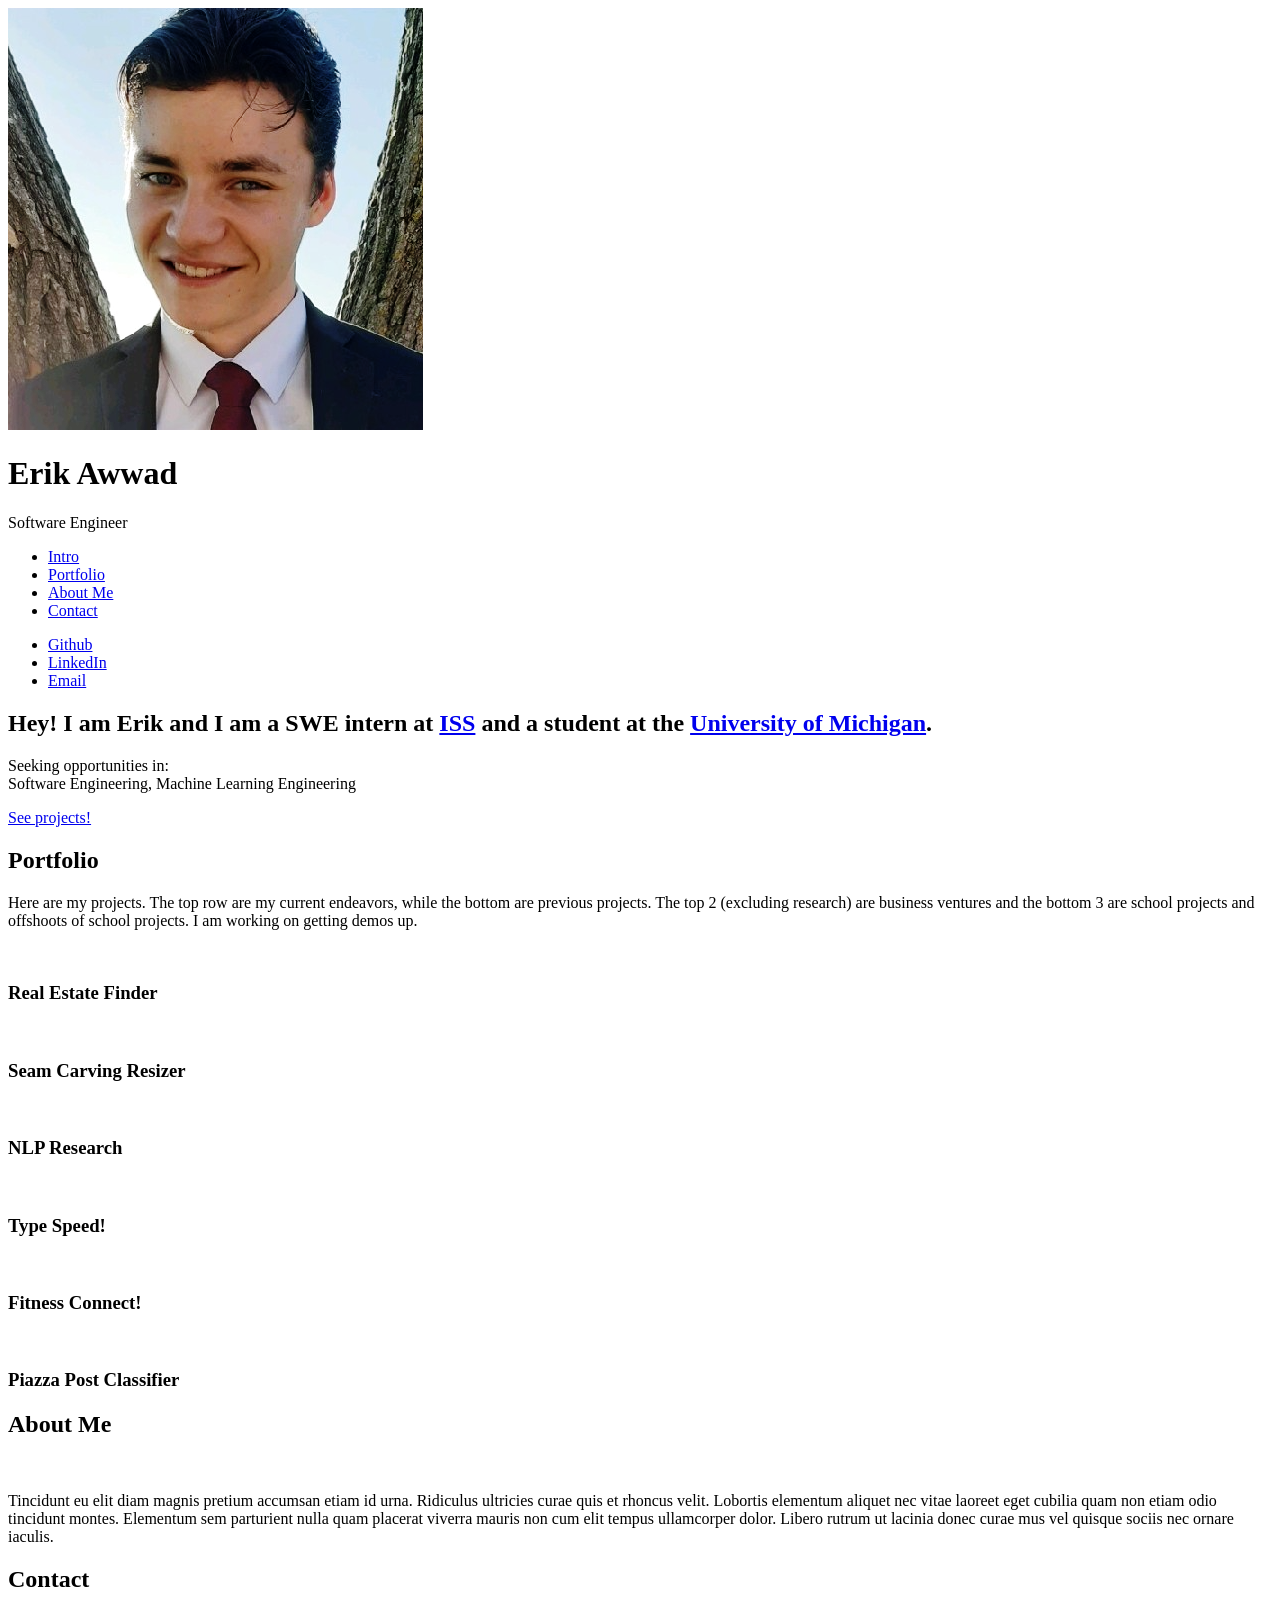
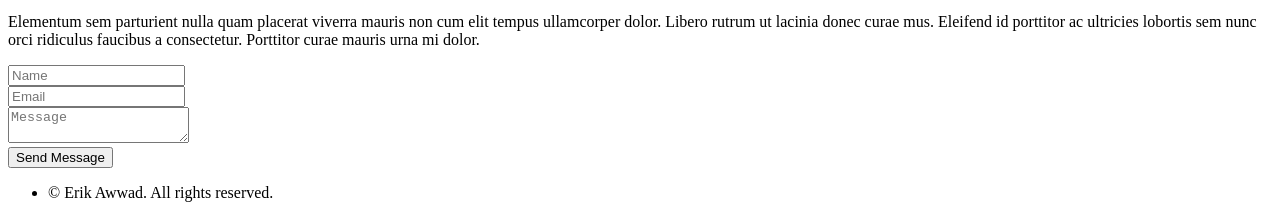
==== commit ce2d27d7: "Added portfolio description." ====
--- a/index.html
+++ b/index.html
@@ -77,10 +77,10 @@
                                 <h2>Portfolio</h2>
                             </header>
 
-                            <p>Vitae natoque dictum etiam semper magnis enim feugiat convallis convallis
-                            egestas rhoncus ridiculus in quis risus amet curabitur tempor orci penatibus.
-                            Tellus erat mauris ipsum fermentum etiam vivamus eget. Nunc nibh morbi quis
-                            fusce hendrerit lacus ridiculus.</p>
+                            <p>Here are my projects. The top row are my current endeavors, while the bottom are previous projects.
+        The top 2 (excluding research) are business ventures and the bottom 3 are school projects and offshoots of school projects.
+        I am working on getting demos up.                                                
+                            </p>
 
                             <div class="row">
                                 <div class="col-4 col-12-mobile">
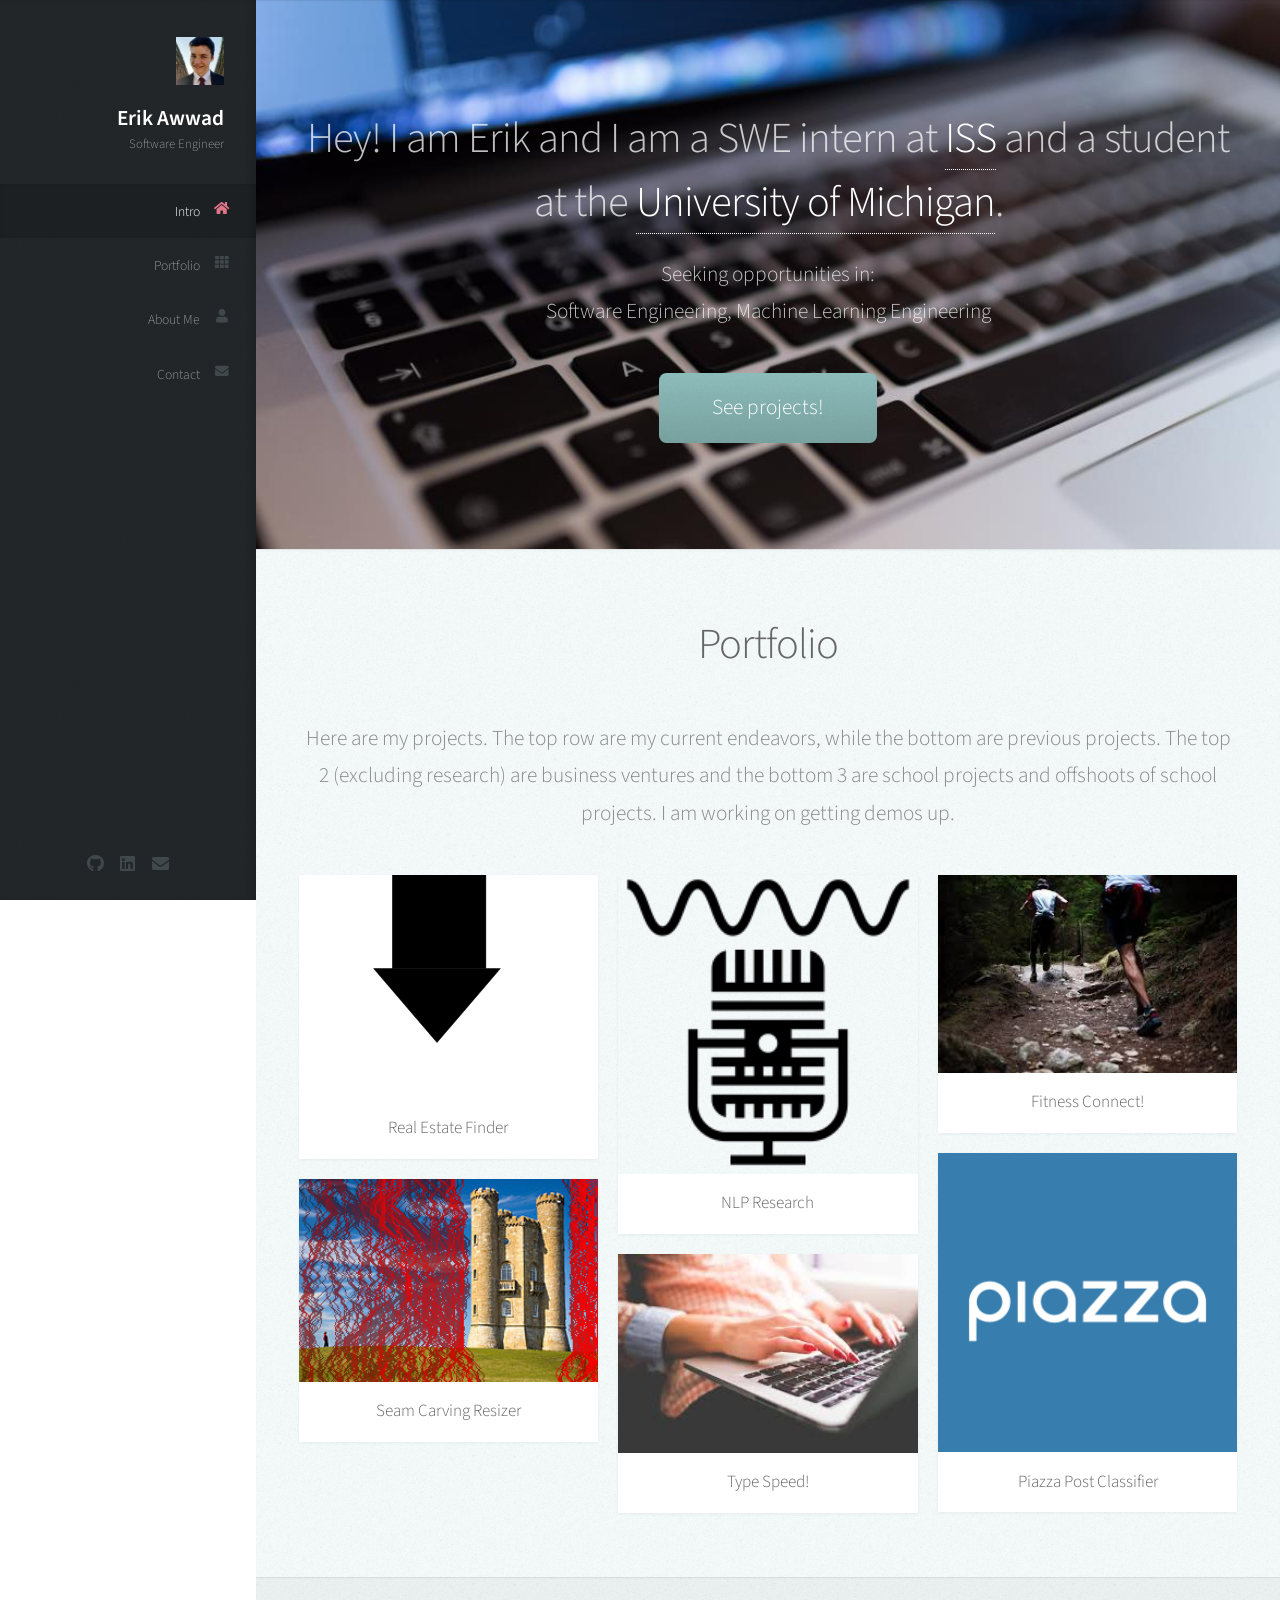
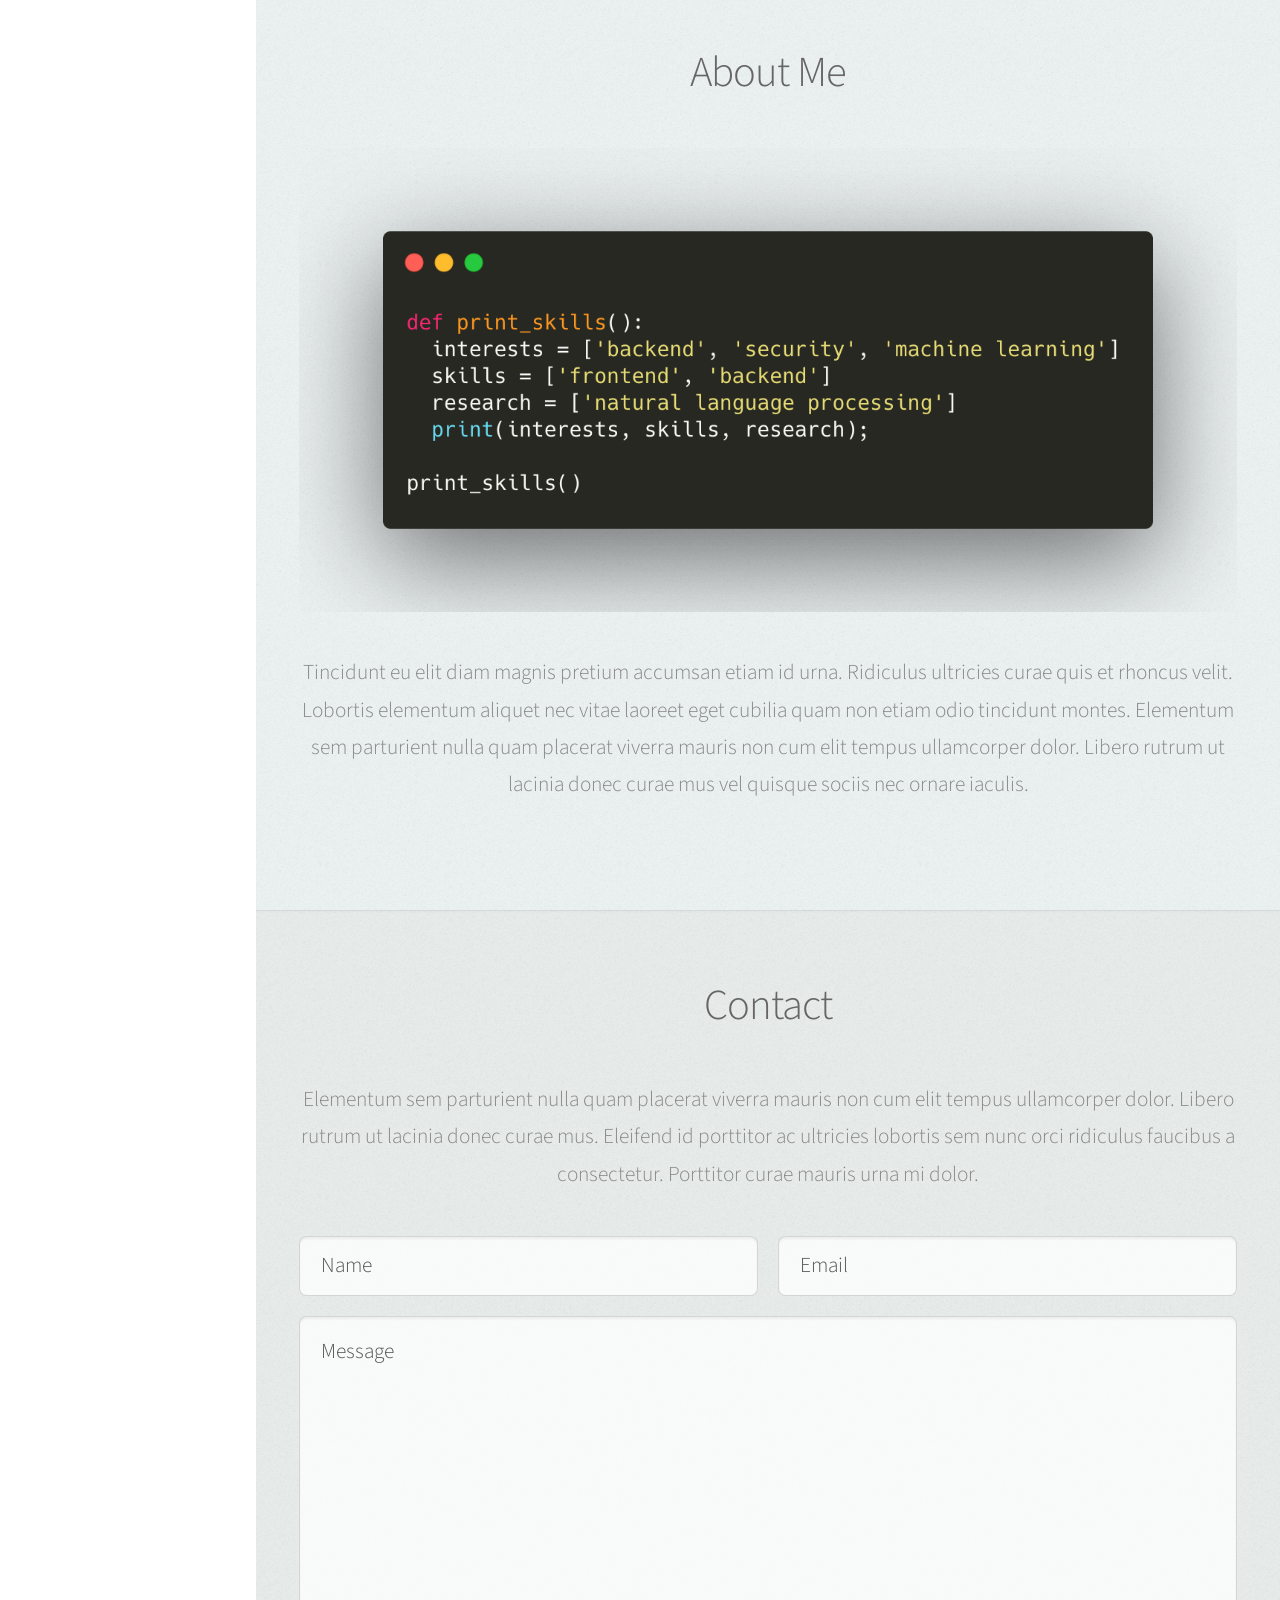
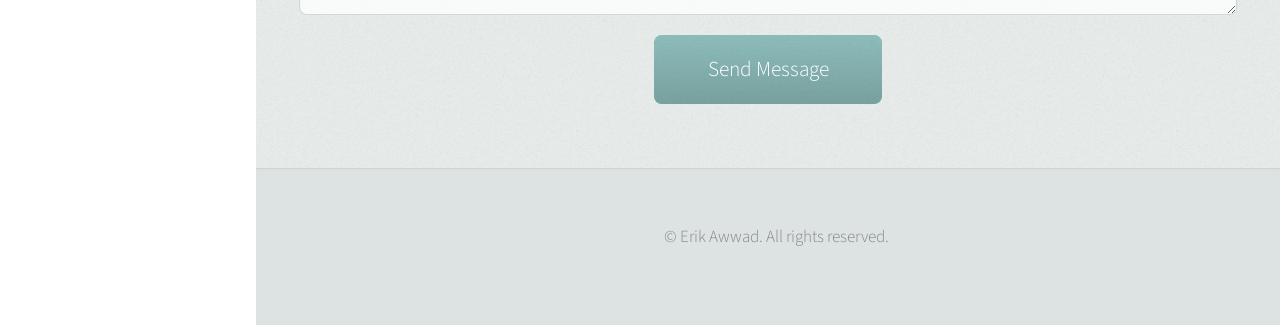
==== commit 074065b1: "Added images." ====
--- a/index.html
+++ b/index.html
@@ -85,13 +85,13 @@
                             <div class="row">
                                 <div class="col-4 col-12-mobile">
                                     <article class="item">
-                                        <a href="#" class="image fit"><img src="images/pic02.jpg" alt="" /></a>
+                                        <a href="#" class="image fit"><img src="images/realestate.svg" alt="" /></a>
                                         <header>
                                             <h3>Real Estate Finder</h3>
                                         </header>
                                     </article>
                                     <article class="item">
-                                        <a href="#" class="image fit"><img src="images/pic03.jpg" alt="" /></a>
+                                        <a href="#" class="image fit"><img src="images/seamcarving.png" alt="" /></a>
                                         <header>
                                             <h3>Seam Carving Resizer</h3>
                                         </header>
@@ -99,13 +99,13 @@
                                 </div>
                                 <div class="col-4 col-12-mobile">
                                     <article class="item">
-                                        <a href="#" class="image fit"><img src="images/pic04.jpg" alt="" /></a>
+                                        <a href="#" class="image fit"><img src="images/nlp.png" alt="" /></a>
                                         <header>
                                             <h3>NLP Research</h3>
                                         </header>
                                     </article>
                                     <article class="item">
-                                        <a href="#" class="image fit"><img src="images/pic05.jpg" alt="" /></a>
+                                        <a href="#" class="image fit"><img src="images/typespeed.jpeg" alt="" /></a>
                                         <header>
                                             <h3>Type Speed!</h3>
                                         </header>
@@ -113,13 +113,13 @@
                                 </div>
                                 <div class="col-4 col-12-mobile">
                                     <article class="item">
-                                        <a href="#" class="image fit"><img src="images/pic06.jpg" alt="" /></a>
+                                        <a href="#" class="image fit"><img src="images/fitnessconnect.jpeg" alt="" /></a>
                                         <header>
                                             <h3>Fitness Connect!</h3>
                                         </header>
                                     </article>
                                     <article class="item">
-                                        <a href="#" class="image fit"><img src="images/pic07.jpg" alt="" /></a>
+                                        <a href="#" class="image fit"><img src="images/piazza.png" alt="" /></a>
                                         <header>
                                             <h3>Piazza Post Classifier</h3>
                                         </header>
@@ -138,7 +138,7 @@
                                 <h2>About Me</h2>
                             </header>
 
-                            <a href="#" class="image featured"><img src="images/pic08.jpg" alt="" /></a>
+                            <a href="#" class="image featured"><img src="images/carbon.png" alt="" /></a>
 
                             <p>Tincidunt eu elit diam magnis pretium accumsan etiam id urna. Ridiculus
                             ultricies curae quis et rhoncus velit. Lobortis elementum aliquet nec vitae
--- a/assets/css/main.css
+++ b/assets/css/main.css
@@ -2,9 +2,9 @@
 @import url("https://fonts.googleapis.com/css?family=Source+Sans+Pro:300,300italic,400,600");
 
 /*
-	Prologue by HTML5 UP
-	html5up.net | @ajlkn
-	Free for personal and commercial use under the CCA 3.0 license (html5up.net/license)
+    Prologue by HTML5 UP
+    html5up.net | @ajlkn
+    Free for personal and commercial use under the CCA 3.0 license (html5up.net/license)
 */
 
 html, body, div, span, applet, object,
@@ -18,2616 +18,2616 @@
 canvas, details, embed, figure, figcaption,
 footer, header, hgroup, menu, nav, output, ruby,
 section, summary, time, mark, audio, video {
-	margin: 0;
-	padding: 0;
-	border: 0;
-	font-size: 100%;
-	font: inherit;
-	vertical-align: baseline;}
+    margin: 0;
+    padding: 0;
+    border: 0;
+    font-size: 100%;
+    font: inherit;
+    vertical-align: baseline;}
 
 article, aside, details, figcaption, figure,
 footer, header, hgroup, menu, nav, section {
-	display: block;}
+    display: block;}
 
 body {
-	line-height: 1;
+    line-height: 1;
 }
 
 ol, ul {
-	list-style: none;
+    list-style: none;
 }
 
 blockquote, q {
-	quotes: none;
+    quotes: none;
 }
 
-	blockquote:before, blockquote:after, q:before, q:after {
-		content: '';
-		content: none;
-	}
+    blockquote:before, blockquote:after, q:before, q:after {
+        content: '';
+        content: none;
+    }
 
 table {
-	border-collapse: collapse;
-	border-spacing: 0;
+    border-collapse: collapse;
+    border-spacing: 0;
 }
 
 body {
-	-webkit-text-size-adjust: none;
+    -webkit-text-size-adjust: none;
 }
 
 mark {
-	background-color: transparent;
-	color: inherit;
+    background-color: transparent;
+    color: inherit;
 }
 
 input::-moz-focus-inner {
-	border: 0;
-	padding: 0;
+    border: 0;
+    padding: 0;
 }
 
 input, select, textarea {
-	-moz-appearance: none;
-	-webkit-appearance: none;
-	-ms-appearance: none;
-	appearance: none;
+    -moz-appearance: none;
+    -webkit-appearance: none;
+    -ms-appearance: none;
+    appearance: none;
 }
 
 /* Basic */
 
-	html {
-		box-sizing: border-box;
-	}
-
-	*, *:before, *:after {
-		box-sizing: inherit;
-	}
-
-	body {
-		background: #fff;
-		font-family: 'Source Sans Pro', sans-serif;
-		font-size: 19pt;
-		font-weight: 300;
-		line-height: 1.75em;
-		color: #888;
-	}
-
-		body.is-preload *, body.is-preload *:before, body.is-preload *:after {
-			-moz-animation: none !important;
-			-webkit-animation: none !important;
-			-ms-animation: none !important;
-			animation: none !important;
-			-moz-transition: none !important;
-			-webkit-transition: none !important;
-			-ms-transition: none !important;
-			transition: none !important;
-		}
-
-	input, textarea, select {
-		font-family: 'Source Sans Pro', sans-serif;
-		font-size: 19pt;
-		font-weight: 300;
-		line-height: 1.75em;
-		color: #888;
-	}
-
-	h1, h2, h3, h4, h5, h6 {
-		font-weight: 300;
-		color: #666;
-		line-height: 1.5em;
-	}
-
-	h1 a, h2 a, h3 a, h4 a, h5 a, h6 a {
-		color: inherit;
-		text-decoration: none;
-	}
-
-		h1 a strong, h2 a strong, h3 a strong, h4 a strong, h5 a strong, h6 a strong {
-			color: #333;
-		}
-
-	h2 {
-		font-size: 2em;
-		letter-spacing: -1px;
-	}
-
-		h2.alt {
-			color: #888;
-		}
-
-			h2.alt strong {
-				color: #666;
-			}
-
-	h3 {
-		font-size: 1.5em;
-	}
-
-	header {
-		margin: 0 0 2em 0;
-	}
-
-		header > p {
-			margin: 1em 0 0 0;
-		}
-
-	footer {
-		margin: 2em 0 0 0;
-	}
-
-	strong, b {
-		font-weight: 300;
-		color: #666;
-	}
-
-	em, i {
-		font-style: italic;
-	}
-
-	a {
-		text-decoration: none;
-		color: inherit;
-		border-bottom: dotted 1px rgba(128, 128, 128, 0.5);
-		-moz-transition: color 0.35s ease-in-out, border-bottom-color 0.35s ease-in-out;
-		-webkit-transition: color 0.35s ease-in-out, border-bottom-color 0.35s ease-in-out;
-		-ms-transition: color 0.35s ease-in-out, border-bottom-color 0.35s ease-in-out;
-		transition: color 0.35s ease-in-out, border-bottom-color 0.35s ease-in-out;
-		outline: 0;
-	}
-
-		a:hover {
-			color: #E27689;
-			border-bottom-color: rgba(255, 255, 255, 0);
-		}
-
-	sub {
-		position: relative;
-		top: 0.5em;
-		font-size: 0.8em;
-	}
-
-	sup {
-		position: relative;
-		top: -0.5em;
-		font-size: 0.8em;
-	}
-
-	hr {
-		border: 0;
-		border-top: solid 1px #ddd;
-	}
-
-	blockquote {
-		border-left: solid 0.5em #ddd;
-		padding: 1em 0 1em 2em;
-		font-style: italic;
-	}
-
-	p, ul, ol, dl, table {
-		margin-bottom: 2em;
-	}
-
-	br.clear {
-		clear: both;
-	}
+    html {
+        box-sizing: border-box;
+    }
+
+    *, *:before, *:after {
+        box-sizing: inherit;
+    }
+
+    body {
+        background: #fff;
+        font-family: 'Source Sans Pro', sans-serif;
+        font-size: 19pt;
+        font-weight: 300;
+        line-height: 1.75em;
+        color: #888;
+    }
+
+        body.is-preload *, body.is-preload *:before, body.is-preload *:after {
+            -moz-animation: none !important;
+            -webkit-animation: none !important;
+            -ms-animation: none !important;
+            animation: none !important;
+            -moz-transition: none !important;
+            -webkit-transition: none !important;
+            -ms-transition: none !important;
+            transition: none !important;
+        }
+
+    input, textarea, select {
+        font-family: 'Source Sans Pro', sans-serif;
+        font-size: 19pt;
+        font-weight: 300;
+        line-height: 1.75em;
+        color: #888;
+    }
+
+    h1, h2, h3, h4, h5, h6 {
+        font-weight: 300;
+        color: #666;
+        line-height: 1.5em;
+    }
+
+    h1 a, h2 a, h3 a, h4 a, h5 a, h6 a {
+        color: inherit;
+        text-decoration: none;
+    }
+
+        h1 a strong, h2 a strong, h3 a strong, h4 a strong, h5 a strong, h6 a strong {
+            color: #333;
+        }
+
+    h2 {
+        font-size: 2em;
+        letter-spacing: -1px;
+    }
+
+        h2.alt {
+            color: #888;
+        }
+
+            h2.alt strong {
+                color: #666;
+            }
+
+    h3 {
+        font-size: 1.5em;
+    }
+
+    header {
+        margin: 0 0 2em 0;
+    }
+
+        header > p {
+            margin: 1em 0 0 0;
+        }
+
+    footer {
+        margin: 2em 0 0 0;
+    }
+
+    strong, b {
+        font-weight: 300;
+        color: #666;
+    }
+
+    em, i {
+        font-style: italic;
+    }
+
+    a {
+        text-decoration: none;
+        color: inherit;
+        border-bottom: dotted 1px rgba(128, 128, 128, 0.5);
+        -moz-transition: color 0.35s ease-in-out, border-bottom-color 0.35s ease-in-out;
+        -webkit-transition: color 0.35s ease-in-out, border-bottom-color 0.35s ease-in-out;
+        -ms-transition: color 0.35s ease-in-out, border-bottom-color 0.35s ease-in-out;
+        transition: color 0.35s ease-in-out, border-bottom-color 0.35s ease-in-out;
+        outline: 0;
+    }
+
+        a:hover {
+            color: #E27689;
+            border-bottom-color: rgba(255, 255, 255, 0);
+        }
+
+    sub {
+        position: relative;
+        top: 0.5em;
+        font-size: 0.8em;
+    }
+
+    sup {
+        position: relative;
+        top: -0.5em;
+        font-size: 0.8em;
+    }
+
+    hr {
+        border: 0;
+        border-top: solid 1px #ddd;
+    }
+
+    blockquote {
+        border-left: solid 0.5em #ddd;
+        padding: 1em 0 1em 2em;
+        font-style: italic;
+    }
+
+    p, ul, ol, dl, table {
+        margin-bottom: 2em;
+    }
+
+    br.clear {
+        clear: both;
+    }
 
 /* Container */
 
-	.container {
-		margin: 0 auto;
-		max-width: 100%;
-		width: 1400px;
-	}
-
-		@media screen and (min-width: 961px) and (max-width: 1880px) {
-
-			.container {
-				width: 1200px;
-			}
-
-		}
-
-		@media screen and (min-width: 961px) and (max-width: 1620px) {
-
-			.container {
-				width: 960px;
-			}
-
-		}
-
-		@media screen and (min-width: 961px) and (max-width: 1320px) {
-
-			.container {
-				width: 100%;
-			}
-
-		}
-
-		@media screen and (max-width: 960px) {
-
-			.container {
-				width: 100%;
-			}
-
-		}
-
-		@media screen and (max-width: 736px) {
-
-			.container {
-				width: 100%;
-			}
-
-		}
+    .container {
+        margin: 0 auto;
+        max-width: 100%;
+        width: 1400px;
+    }
+
+        @media screen and (min-width: 961px) and (max-width: 1880px) {
+
+            .container {
+                width: 1200px;
+            }
+
+        }
+
+        @media screen and (min-width: 961px) and (max-width: 1620px) {
+
+            .container {
+                width: 960px;
+            }
+
+        }
+
+        @media screen and (min-width: 961px) and (max-width: 1320px) {
+
+            .container {
+                width: 100%;
+            }
+
+        }
+
+        @media screen and (max-width: 960px) {
+
+            .container {
+                width: 100%;
+            }
+
+        }
+
+        @media screen and (max-width: 736px) {
+
+            .container {
+                width: 100%;
+            }
+
+        }
 
 /* Row */
 
-	.row {
-		display: flex;
-		flex-wrap: wrap;
-		box-sizing: border-box;
-		align-items: stretch;
-	}
-
-		.row > * {
-			box-sizing: border-box;
-		}
-
-		.row.gtr-uniform > * > :last-child {
-			margin-bottom: 0;
-		}
-
-		.row.aln-left {
-			justify-content: flex-start;
-		}
-
-		.row.aln-center {
-			justify-content: center;
-		}
-
-		.row.aln-right {
-			justify-content: flex-end;
-		}
-
-		.row.aln-top {
-			align-items: flex-start;
-		}
-
-		.row.aln-middle {
-			align-items: center;
-		}
-
-		.row.aln-bottom {
-			align-items: flex-end;
-		}
-
-		.row > .imp {
-			order: -1;
-		}
-
-		.row > .col-1 {
-			width: 8.33333%;
-		}
-
-		.row > .off-1 {
-			margin-left: 8.33333%;
-		}
-
-		.row > .col-2 {
-			width: 16.66667%;
-		}
-
-		.row > .off-2 {
-			margin-left: 16.66667%;
-		}
-
-		.row > .col-3 {
-			width: 25%;
-		}
-
-		.row > .off-3 {
-			margin-left: 25%;
-		}
-
-		.row > .col-4 {
-			width: 33.33333%;
-		}
-
-		.row > .off-4 {
-			margin-left: 33.33333%;
-		}
-
-		.row > .col-5 {
-			width: 41.66667%;
-		}
-
-		.row > .off-5 {
-			margin-left: 41.66667%;
-		}
-
-		.row > .col-6 {
-			width: 50%;
-		}
-
-		.row > .off-6 {
-			margin-left: 50%;
-		}
-
-		.row > .col-7 {
-			width: 58.33333%;
-		}
-
-		.row > .off-7 {
-			margin-left: 58.33333%;
-		}
-
-		.row > .col-8 {
-			width: 66.66667%;
-		}
-
-		.row > .off-8 {
-			margin-left: 66.66667%;
-		}
-
-		.row > .col-9 {
-			width: 75%;
-		}
-
-		.row > .off-9 {
-			margin-left: 75%;
-		}
-
-		.row > .col-10 {
-			width: 83.33333%;
-		}
-
-		.row > .off-10 {
-			margin-left: 83.33333%;
-		}
-
-		.row > .col-11 {
-			width: 91.66667%;
-		}
-
-		.row > .off-11 {
-			margin-left: 91.66667%;
-		}
-
-		.row > .col-12 {
-			width: 100%;
-		}
-
-		.row > .off-12 {
-			margin-left: 100%;
-		}
-
-		.row.gtr-0 {
-			margin-top: 0px;
-			margin-left: 0px;
-		}
-
-			.row.gtr-0 > * {
-				padding: 0px 0 0 0px;
-			}
-
-			.row.gtr-0.gtr-uniform {
-				margin-top: 0px;
-			}
-
-				.row.gtr-0.gtr-uniform > * {
-					padding-top: 0px;
-				}
-
-		.row.gtr-25 {
-			margin-top: -10px;
-			margin-left: -10px;
-		}
-
-			.row.gtr-25 > * {
-				padding: 10px 0 0 10px;
-			}
-
-			.row.gtr-25.gtr-uniform {
-				margin-top: -10px;
-			}
-
-				.row.gtr-25.gtr-uniform > * {
-					padding-top: 10px;
-				}
-
-		.row.gtr-50 {
-			margin-top: -20px;
-			margin-left: -20px;
-		}
-
-			.row.gtr-50 > * {
-				padding: 20px 0 0 20px;
-			}
-
-			.row.gtr-50.gtr-uniform {
-				margin-top: -20px;
-			}
-
-				.row.gtr-50.gtr-uniform > * {
-					padding-top: 20px;
-				}
-
-		.row {
-			margin-top: -40px;
-			margin-left: -40px;
-		}
-
-			.row > * {
-				padding: 40px 0 0 40px;
-			}
-
-			.row.gtr-uniform {
-				margin-top: -40px;
-			}
-
-				.row.gtr-uniform > * {
-					padding-top: 40px;
-				}
-
-		.row.gtr-150 {
-			margin-top: -60px;
-			margin-left: -60px;
-		}
-
-			.row.gtr-150 > * {
-				padding: 60px 0 0 60px;
-			}
-
-			.row.gtr-150.gtr-uniform {
-				margin-top: -60px;
-			}
-
-				.row.gtr-150.gtr-uniform > * {
-					padding-top: 60px;
-				}
-
-		.row.gtr-200 {
-			margin-top: -80px;
-			margin-left: -80px;
-		}
-
-			.row.gtr-200 > * {
-				padding: 80px 0 0 80px;
-			}
-
-			.row.gtr-200.gtr-uniform {
-				margin-top: -80px;
-			}
-
-				.row.gtr-200.gtr-uniform > * {
-					padding-top: 80px;
-				}
-
-		@media screen and (min-width: 961px) and (max-width: 1880px) {
-
-			.row {
-				display: flex;
-				flex-wrap: wrap;
-				box-sizing: border-box;
-				align-items: stretch;
-			}
-
-				.row > * {
-					box-sizing: border-box;
-				}
-
-				.row.gtr-uniform > * > :last-child {
-					margin-bottom: 0;
-				}
-
-				.row.aln-left {
-					justify-content: flex-start;
-				}
-
-				.row.aln-center {
-					justify-content: center;
-				}
-
-				.row.aln-right {
-					justify-content: flex-end;
-				}
-
-				.row.aln-top {
-					align-items: flex-start;
-				}
-
-				.row.aln-middle {
-					align-items: center;
-				}
-
-				.row.aln-bottom {
-					align-items: flex-end;
-				}
-
-				.row > .imp-wide {
-					order: -1;
-				}
-
-				.row > .col-1-wide {
-					width: 8.33333%;
-				}
-
-				.row > .off-1-wide {
-					margin-left: 8.33333%;
-				}
-
-				.row > .col-2-wide {
-					width: 16.66667%;
-				}
-
-				.row > .off-2-wide {
-					margin-left: 16.66667%;
-				}
-
-				.row > .col-3-wide {
-					width: 25%;
-				}
-
-				.row > .off-3-wide {
-					margin-left: 25%;
-				}
-
-				.row > .col-4-wide {
-					width: 33.33333%;
-				}
-
-				.row > .off-4-wide {
-					margin-left: 33.33333%;
-				}
-
-				.row > .col-5-wide {
-					width: 41.66667%;
-				}
-
-				.row > .off-5-wide {
-					margin-left: 41.66667%;
-				}
-
-				.row > .col-6-wide {
-					width: 50%;
-				}
-
-				.row > .off-6-wide {
-					margin-left: 50%;
-				}
-
-				.row > .col-7-wide {
-					width: 58.33333%;
-				}
-
-				.row > .off-7-wide {
-					margin-left: 58.33333%;
-				}
-
-				.row > .col-8-wide {
-					width: 66.66667%;
-				}
-
-				.row > .off-8-wide {
-					margin-left: 66.66667%;
-				}
-
-				.row > .col-9-wide {
-					width: 75%;
-				}
-
-				.row > .off-9-wide {
-					margin-left: 75%;
-				}
-
-				.row > .col-10-wide {
-					width: 83.33333%;
-				}
-
-				.row > .off-10-wide {
-					margin-left: 83.33333%;
-				}
-
-				.row > .col-11-wide {
-					width: 91.66667%;
-				}
-
-				.row > .off-11-wide {
-					margin-left: 91.66667%;
-				}
-
-				.row > .col-12-wide {
-					width: 100%;
-				}
-
-				.row > .off-12-wide {
-					margin-left: 100%;
-				}
-
-				.row.gtr-0 {
-					margin-top: 0px;
-					margin-left: 0px;
-				}
-
-					.row.gtr-0 > * {
-						padding: 0px 0 0 0px;
-					}
-
-					.row.gtr-0.gtr-uniform {
-						margin-top: 0px;
-					}
-
-						.row.gtr-0.gtr-uniform > * {
-							padding-top: 0px;
-						}
-
-				.row.gtr-25 {
-					margin-top: -10px;
-					margin-left: -10px;
-				}
-
-					.row.gtr-25 > * {
-						padding: 10px 0 0 10px;
-					}
-
-					.row.gtr-25.gtr-uniform {
-						margin-top: -10px;
-					}
-
-						.row.gtr-25.gtr-uniform > * {
-							padding-top: 10px;
-						}
-
-				.row.gtr-50 {
-					margin-top: -20px;
-					margin-left: -20px;
-				}
-
-					.row.gtr-50 > * {
-						padding: 20px 0 0 20px;
-					}
-
-					.row.gtr-50.gtr-uniform {
-						margin-top: -20px;
-					}
-
-						.row.gtr-50.gtr-uniform > * {
-							padding-top: 20px;
-						}
-
-				.row {
-					margin-top: -40px;
-					margin-left: -40px;
-				}
-
-					.row > * {
-						padding: 40px 0 0 40px;
-					}
-
-					.row.gtr-uniform {
-						margin-top: -40px;
-					}
-
-						.row.gtr-uniform > * {
-							padding-top: 40px;
-						}
-
-				.row.gtr-150 {
-					margin-top: -60px;
-					margin-left: -60px;
-				}
-
-					.row.gtr-150 > * {
-						padding: 60px 0 0 60px;
-					}
-
-					.row.gtr-150.gtr-uniform {
-						margin-top: -60px;
-					}
-
-						.row.gtr-150.gtr-uniform > * {
-							padding-top: 60px;
-						}
-
-				.row.gtr-200 {
-					margin-top: -80px;
-					margin-left: -80px;
-				}
-
-					.row.gtr-200 > * {
-						padding: 80px 0 0 80px;
-					}
-
-					.row.gtr-200.gtr-uniform {
-						margin-top: -80px;
-					}
-
-						.row.gtr-200.gtr-uniform > * {
-							padding-top: 80px;
-						}
-
-		}
-
-		@media screen and (min-width: 961px) and (max-width: 1620px) {
-
-			.row {
-				display: flex;
-				flex-wrap: wrap;
-				box-sizing: border-box;
-				align-items: stretch;
-			}
-
-				.row > * {
-					box-sizing: border-box;
-				}
-
-				.row.gtr-uniform > * > :last-child {
-					margin-bottom: 0;
-				}
-
-				.row.aln-left {
-					justify-content: flex-start;
-				}
-
-				.row.aln-center {
-					justify-content: center;
-				}
-
-				.row.aln-right {
-					justify-content: flex-end;
-				}
-
-				.row.aln-top {
-					align-items: flex-start;
-				}
-
-				.row.aln-middle {
-					align-items: center;
-				}
-
-				.row.aln-bottom {
-					align-items: flex-end;
-				}
-
-				.row > .imp-normal {
-					order: -1;
-				}
-
-				.row > .col-1-normal {
-					width: 8.33333%;
-				}
-
-				.row > .off-1-normal {
-					margin-left: 8.33333%;
-				}
-
-				.row > .col-2-normal {
-					width: 16.66667%;
-				}
-
-				.row > .off-2-normal {
-					margin-left: 16.66667%;
-				}
-
-				.row > .col-3-normal {
-					width: 25%;
-				}
-
-				.row > .off-3-normal {
-					margin-left: 25%;
-				}
-
-				.row > .col-4-normal {
-					width: 33.33333%;
-				}
-
-				.row > .off-4-normal {
-					margin-left: 33.33333%;
-				}
-
-				.row > .col-5-normal {
-					width: 41.66667%;
-				}
-
-				.row > .off-5-normal {
-					margin-left: 41.66667%;
-				}
-
-				.row > .col-6-normal {
-					width: 50%;
-				}
-
-				.row > .off-6-normal {
-					margin-left: 50%;
-				}
-
-				.row > .col-7-normal {
-					width: 58.33333%;
-				}
-
-				.row > .off-7-normal {
-					margin-left: 58.33333%;
-				}
-
-				.row > .col-8-normal {
-					width: 66.66667%;
-				}
-
-				.row > .off-8-normal {
-					margin-left: 66.66667%;
-				}
-
-				.row > .col-9-normal {
-					width: 75%;
-				}
-
-				.row > .off-9-normal {
-					margin-left: 75%;
-				}
-
-				.row > .col-10-normal {
-					width: 83.33333%;
-				}
-
-				.row > .off-10-normal {
-					margin-left: 83.33333%;
-				}
-
-				.row > .col-11-normal {
-					width: 91.66667%;
-				}
-
-				.row > .off-11-normal {
-					margin-left: 91.66667%;
-				}
-
-				.row > .col-12-normal {
-					width: 100%;
-				}
-
-				.row > .off-12-normal {
-					margin-left: 100%;
-				}
-
-				.row.gtr-0 {
-					margin-top: 0px;
-					margin-left: 0px;
-				}
-
-					.row.gtr-0 > * {
-						padding: 0px 0 0 0px;
-					}
-
-					.row.gtr-0.gtr-uniform {
-						margin-top: 0px;
-					}
-
-						.row.gtr-0.gtr-uniform > * {
-							padding-top: 0px;
-						}
-
-				.row.gtr-25 {
-					margin-top: -10px;
-					margin-left: -10px;
-				}
-
-					.row.gtr-25 > * {
-						padding: 10px 0 0 10px;
-					}
-
-					.row.gtr-25.gtr-uniform {
-						margin-top: -10px;
-					}
-
-						.row.gtr-25.gtr-uniform > * {
-							padding-top: 10px;
-						}
-
-				.row.gtr-50 {
-					margin-top: -20px;
-					margin-left: -20px;
-				}
-
-					.row.gtr-50 > * {
-						padding: 20px 0 0 20px;
-					}
-
-					.row.gtr-50.gtr-uniform {
-						margin-top: -20px;
-					}
-
-						.row.gtr-50.gtr-uniform > * {
-							padding-top: 20px;
-						}
-
-				.row {
-					margin-top: -40px;
-					margin-left: -40px;
-				}
-
-					.row > * {
-						padding: 40px 0 0 40px;
-					}
-
-					.row.gtr-uniform {
-						margin-top: -40px;
-					}
-
-						.row.gtr-uniform > * {
-							padding-top: 40px;
-						}
-
-				.row.gtr-150 {
-					margin-top: -60px;
-					margin-left: -60px;
-				}
-
-					.row.gtr-150 > * {
-						padding: 60px 0 0 60px;
-					}
-
-					.row.gtr-150.gtr-uniform {
-						margin-top: -60px;
-					}
-
-						.row.gtr-150.gtr-uniform > * {
-							padding-top: 60px;
-						}
-
-				.row.gtr-200 {
-					margin-top: -80px;
-					margin-left: -80px;
-				}
-
-					.row.gtr-200 > * {
-						padding: 80px 0 0 80px;
-					}
-
-					.row.gtr-200.gtr-uniform {
-						margin-top: -80px;
-					}
-
-						.row.gtr-200.gtr-uniform > * {
-							padding-top: 80px;
-						}
-
-		}
-
-		@media screen and (min-width: 961px) and (max-width: 1320px) {
-
-			.row {
-				display: flex;
-				flex-wrap: wrap;
-				box-sizing: border-box;
-				align-items: stretch;
-			}
-
-				.row > * {
-					box-sizing: border-box;
-				}
-
-				.row.gtr-uniform > * > :last-child {
-					margin-bottom: 0;
-				}
-
-				.row.aln-left {
-					justify-content: flex-start;
-				}
-
-				.row.aln-center {
-					justify-content: center;
-				}
-
-				.row.aln-right {
-					justify-content: flex-end;
-				}
-
-				.row.aln-top {
-					align-items: flex-start;
-				}
-
-				.row.aln-middle {
-					align-items: center;
-				}
-
-				.row.aln-bottom {
-					align-items: flex-end;
-				}
-
-				.row > .imp-narrow {
-					order: -1;
-				}
-
-				.row > .col-1-narrow {
-					width: 8.33333%;
-				}
-
-				.row > .off-1-narrow {
-					margin-left: 8.33333%;
-				}
-
-				.row > .col-2-narrow {
-					width: 16.66667%;
-				}
-
-				.row > .off-2-narrow {
-					margin-left: 16.66667%;
-				}
-
-				.row > .col-3-narrow {
-					width: 25%;
-				}
-
-				.row > .off-3-narrow {
-					margin-left: 25%;
-				}
-
-				.row > .col-4-narrow {
-					width: 33.33333%;
-				}
-
-				.row > .off-4-narrow {
-					margin-left: 33.33333%;
-				}
-
-				.row > .col-5-narrow {
-					width: 41.66667%;
-				}
-
-				.row > .off-5-narrow {
-					margin-left: 41.66667%;
-				}
-
-				.row > .col-6-narrow {
-					width: 50%;
-				}
-
-				.row > .off-6-narrow {
-					margin-left: 50%;
-				}
-
-				.row > .col-7-narrow {
-					width: 58.33333%;
-				}
-
-				.row > .off-7-narrow {
-					margin-left: 58.33333%;
-				}
-
-				.row > .col-8-narrow {
-					width: 66.66667%;
-				}
-
-				.row > .off-8-narrow {
-					margin-left: 66.66667%;
-				}
-
-				.row > .col-9-narrow {
-					width: 75%;
-				}
-
-				.row > .off-9-narrow {
-					margin-left: 75%;
-				}
-
-				.row > .col-10-narrow {
-					width: 83.33333%;
-				}
-
-				.row > .off-10-narrow {
-					margin-left: 83.33333%;
-				}
-
-				.row > .col-11-narrow {
-					width: 91.66667%;
-				}
-
-				.row > .off-11-narrow {
-					margin-left: 91.66667%;
-				}
-
-				.row > .col-12-narrow {
-					width: 100%;
-				}
-
-				.row > .off-12-narrow {
-					margin-left: 100%;
-				}
-
-				.row.gtr-0 {
-					margin-top: 0px;
-					margin-left: 0px;
-				}
-
-					.row.gtr-0 > * {
-						padding: 0px 0 0 0px;
-					}
-
-					.row.gtr-0.gtr-uniform {
-						margin-top: 0px;
-					}
-
-						.row.gtr-0.gtr-uniform > * {
-							padding-top: 0px;
-						}
-
-				.row.gtr-25 {
-					margin-top: -5px;
-					margin-left: -5px;
-				}
-
-					.row.gtr-25 > * {
-						padding: 5px 0 0 5px;
-					}
-
-					.row.gtr-25.gtr-uniform {
-						margin-top: -5px;
-					}
-
-						.row.gtr-25.gtr-uniform > * {
-							padding-top: 5px;
-						}
-
-				.row.gtr-50 {
-					margin-top: -10px;
-					margin-left: -10px;
-				}
-
-					.row.gtr-50 > * {
-						padding: 10px 0 0 10px;
-					}
-
-					.row.gtr-50.gtr-uniform {
-						margin-top: -10px;
-					}
-
-						.row.gtr-50.gtr-uniform > * {
-							padding-top: 10px;
-						}
-
-				.row {
-					margin-top: -20px;
-					margin-left: -20px;
-				}
-
-					.row > * {
-						padding: 20px 0 0 20px;
-					}
-
-					.row.gtr-uniform {
-						margin-top: -20px;
-					}
-
-						.row.gtr-uniform > * {
-							padding-top: 20px;
-						}
-
-				.row.gtr-150 {
-					margin-top: -30px;
-					margin-left: -30px;
-				}
-
-					.row.gtr-150 > * {
-						padding: 30px 0 0 30px;
-					}
-
-					.row.gtr-150.gtr-uniform {
-						margin-top: -30px;
-					}
-
-						.row.gtr-150.gtr-uniform > * {
-							padding-top: 30px;
-						}
-
-				.row.gtr-200 {
-					margin-top: -40px;
-					margin-left: -40px;
-				}
-
-					.row.gtr-200 > * {
-						padding: 40px 0 0 40px;
-					}
-
-					.row.gtr-200.gtr-uniform {
-						margin-top: -40px;
-					}
-
-						.row.gtr-200.gtr-uniform > * {
-							padding-top: 40px;
-						}
-
-		}
-
-		@media screen and (max-width: 960px) {
-
-			.row {
-				display: flex;
-				flex-wrap: wrap;
-				box-sizing: border-box;
-				align-items: stretch;
-			}
-
-				.row > * {
-					box-sizing: border-box;
-				}
-
-				.row.gtr-uniform > * > :last-child {
-					margin-bottom: 0;
-				}
-
-				.row.aln-left {
-					justify-content: flex-start;
-				}
-
-				.row.aln-center {
-					justify-content: center;
-				}
-
-				.row.aln-right {
-					justify-content: flex-end;
-				}
-
-				.row.aln-top {
-					align-items: flex-start;
-				}
-
-				.row.aln-middle {
-					align-items: center;
-				}
-
-				.row.aln-bottom {
-					align-items: flex-end;
-				}
-
-				.row > .imp-narrower {
-					order: -1;
-				}
-
-				.row > .col-1-narrower {
-					width: 8.33333%;
-				}
-
-				.row > .off-1-narrower {
-					margin-left: 8.33333%;
-				}
-
-				.row > .col-2-narrower {
-					width: 16.66667%;
-				}
-
-				.row > .off-2-narrower {
-					margin-left: 16.66667%;
-				}
-
-				.row > .col-3-narrower {
-					width: 25%;
-				}
-
-				.row > .off-3-narrower {
-					margin-left: 25%;
-				}
-
-				.row > .col-4-narrower {
-					width: 33.33333%;
-				}
-
-				.row > .off-4-narrower {
-					margin-left: 33.33333%;
-				}
-
-				.row > .col-5-narrower {
-					width: 41.66667%;
-				}
-
-				.row > .off-5-narrower {
-					margin-left: 41.66667%;
-				}
-
-				.row > .col-6-narrower {
-					width: 50%;
-				}
-
-				.row > .off-6-narrower {
-					margin-left: 50%;
-				}
-
-				.row > .col-7-narrower {
-					width: 58.33333%;
-				}
-
-				.row > .off-7-narrower {
-					margin-left: 58.33333%;
-				}
-
-				.row > .col-8-narrower {
-					width: 66.66667%;
-				}
-
-				.row > .off-8-narrower {
-					margin-left: 66.66667%;
-				}
-
-				.row > .col-9-narrower {
-					width: 75%;
-				}
-
-				.row > .off-9-narrower {
-					margin-left: 75%;
-				}
-
-				.row > .col-10-narrower {
-					width: 83.33333%;
-				}
-
-				.row > .off-10-narrower {
-					margin-left: 83.33333%;
-				}
-
-				.row > .col-11-narrower {
-					width: 91.66667%;
-				}
-
-				.row > .off-11-narrower {
-					margin-left: 91.66667%;
-				}
-
-				.row > .col-12-narrower {
-					width: 100%;
-				}
-
-				.row > .off-12-narrower {
-					margin-left: 100%;
-				}
-
-				.row.gtr-0 {
-					margin-top: 0px;
-					margin-left: 0px;
-				}
-
-					.row.gtr-0 > * {
-						padding: 0px 0 0 0px;
-					}
-
-					.row.gtr-0.gtr-uniform {
-						margin-top: 0px;
-					}
-
-						.row.gtr-0.gtr-uniform > * {
-							padding-top: 0px;
-						}
-
-				.row.gtr-25 {
-					margin-top: -5px;
-					margin-left: -5px;
-				}
-
-					.row.gtr-25 > * {
-						padding: 5px 0 0 5px;
-					}
-
-					.row.gtr-25.gtr-uniform {
-						margin-top: -5px;
-					}
-
-						.row.gtr-25.gtr-uniform > * {
-							padding-top: 5px;
-						}
-
-				.row.gtr-50 {
-					margin-top: -10px;
-					margin-left: -10px;
-				}
-
-					.row.gtr-50 > * {
-						padding: 10px 0 0 10px;
-					}
-
-					.row.gtr-50.gtr-uniform {
-						margin-top: -10px;
-					}
-
-						.row.gtr-50.gtr-uniform > * {
-							padding-top: 10px;
-						}
-
-				.row {
-					margin-top: -20px;
-					margin-left: -20px;
-				}
-
-					.row > * {
-						padding: 20px 0 0 20px;
-					}
-
-					.row.gtr-uniform {
-						margin-top: -20px;
-					}
-
-						.row.gtr-uniform > * {
-							padding-top: 20px;
-						}
-
-				.row.gtr-150 {
-					margin-top: -30px;
-					margin-left: -30px;
-				}
-
-					.row.gtr-150 > * {
-						padding: 30px 0 0 30px;
-					}
-
-					.row.gtr-150.gtr-uniform {
-						margin-top: -30px;
-					}
-
-						.row.gtr-150.gtr-uniform > * {
-							padding-top: 30px;
-						}
-
-				.row.gtr-200 {
-					margin-top: -40px;
-					margin-left: -40px;
-				}
-
-					.row.gtr-200 > * {
-						padding: 40px 0 0 40px;
-					}
-
-					.row.gtr-200.gtr-uniform {
-						margin-top: -40px;
-					}
-
-						.row.gtr-200.gtr-uniform > * {
-							padding-top: 40px;
-						}
-
-		}
-
-		@media screen and (max-width: 736px) {
-
-			.row {
-				display: flex;
-				flex-wrap: wrap;
-				box-sizing: border-box;
-				align-items: stretch;
-			}
-
-				.row > * {
-					box-sizing: border-box;
-				}
-
-				.row.gtr-uniform > * > :last-child {
-					margin-bottom: 0;
-				}
-
-				.row.aln-left {
-					justify-content: flex-start;
-				}
-
-				.row.aln-center {
-					justify-content: center;
-				}
-
-				.row.aln-right {
-					justify-content: flex-end;
-				}
-
-				.row.aln-top {
-					align-items: flex-start;
-				}
-
-				.row.aln-middle {
-					align-items: center;
-				}
-
-				.row.aln-bottom {
-					align-items: flex-end;
-				}
-
-				.row > .imp-mobile {
-					order: -1;
-				}
-
-				.row > .col-1-mobile {
-					width: 8.33333%;
-				}
-
-				.row > .off-1-mobile {
-					margin-left: 8.33333%;
-				}
-
-				.row > .col-2-mobile {
-					width: 16.66667%;
-				}
-
-				.row > .off-2-mobile {
-					margin-left: 16.66667%;
-				}
-
-				.row > .col-3-mobile {
-					width: 25%;
-				}
-
-				.row > .off-3-mobile {
-					margin-left: 25%;
-				}
-
-				.row > .col-4-mobile {
-					width: 33.33333%;
-				}
-
-				.row > .off-4-mobile {
-					margin-left: 33.33333%;
-				}
-
-				.row > .col-5-mobile {
-					width: 41.66667%;
-				}
-
-				.row > .off-5-mobile {
-					margin-left: 41.66667%;
-				}
-
-				.row > .col-6-mobile {
-					width: 50%;
-				}
-
-				.row > .off-6-mobile {
-					margin-left: 50%;
-				}
-
-				.row > .col-7-mobile {
-					width: 58.33333%;
-				}
-
-				.row > .off-7-mobile {
-					margin-left: 58.33333%;
-				}
-
-				.row > .col-8-mobile {
-					width: 66.66667%;
-				}
-
-				.row > .off-8-mobile {
-					margin-left: 66.66667%;
-				}
-
-				.row > .col-9-mobile {
-					width: 75%;
-				}
-
-				.row > .off-9-mobile {
-					margin-left: 75%;
-				}
-
-				.row > .col-10-mobile {
-					width: 83.33333%;
-				}
-
-				.row > .off-10-mobile {
-					margin-left: 83.33333%;
-				}
-
-				.row > .col-11-mobile {
-					width: 91.66667%;
-				}
-
-				.row > .off-11-mobile {
-					margin-left: 91.66667%;
-				}
-
-				.row > .col-12-mobile {
-					width: 100%;
-				}
-
-				.row > .off-12-mobile {
-					margin-left: 100%;
-				}
-
-				.row.gtr-0 {
-					margin-top: 0px;
-					margin-left: 0px;
-				}
-
-					.row.gtr-0 > * {
-						padding: 0px 0 0 0px;
-					}
-
-					.row.gtr-0.gtr-uniform {
-						margin-top: 0px;
-					}
-
-						.row.gtr-0.gtr-uniform > * {
-							padding-top: 0px;
-						}
-
-				.row.gtr-25 {
-					margin-top: -5px;
-					margin-left: -5px;
-				}
-
-					.row.gtr-25 > * {
-						padding: 5px 0 0 5px;
-					}
-
-					.row.gtr-25.gtr-uniform {
-						margin-top: -5px;
-					}
-
-						.row.gtr-25.gtr-uniform > * {
-							padding-top: 5px;
-						}
-
-				.row.gtr-50 {
-					margin-top: -10px;
-					margin-left: -10px;
-				}
-
-					.row.gtr-50 > * {
-						padding: 10px 0 0 10px;
-					}
-
-					.row.gtr-50.gtr-uniform {
-						margin-top: -10px;
-					}
-
-						.row.gtr-50.gtr-uniform > * {
-							padding-top: 10px;
-						}
-
-				.row {
-					margin-top: -20px;
-					margin-left: -20px;
-				}
-
-					.row > * {
-						padding: 20px 0 0 20px;
-					}
-
-					.row.gtr-uniform {
-						margin-top: -20px;
-					}
-
-						.row.gtr-uniform > * {
-							padding-top: 20px;
-						}
-
-				.row.gtr-150 {
-					margin-top: -30px;
-					margin-left: -30px;
-				}
-
-					.row.gtr-150 > * {
-						padding: 30px 0 0 30px;
-					}
-
-					.row.gtr-150.gtr-uniform {
-						margin-top: -30px;
-					}
-
-						.row.gtr-150.gtr-uniform > * {
-							padding-top: 30px;
-						}
-
-				.row.gtr-200 {
-					margin-top: -40px;
-					margin-left: -40px;
-				}
-
-					.row.gtr-200 > * {
-						padding: 40px 0 0 40px;
-					}
-
-					.row.gtr-200.gtr-uniform {
-						margin-top: -40px;
-					}
-
-						.row.gtr-200.gtr-uniform > * {
-							padding-top: 40px;
-						}
-
-		}
+    .row {
+        display: flex;
+        flex-wrap: wrap;
+        box-sizing: border-box;
+        align-items: stretch;
+    }
+
+        .row > * {
+            box-sizing: border-box;
+        }
+
+        .row.gtr-uniform > * > :last-child {
+            margin-bottom: 0;
+        }
+
+        .row.aln-left {
+            justify-content: flex-start;
+        }
+
+        .row.aln-center {
+            justify-content: center;
+        }
+
+        .row.aln-right {
+            justify-content: flex-end;
+        }
+
+        .row.aln-top {
+            align-items: flex-start;
+        }
+
+        .row.aln-middle {
+            align-items: center;
+        }
+
+        .row.aln-bottom {
+            align-items: flex-end;
+        }
+
+        .row > .imp {
+            order: -1;
+        }
+
+        .row > .col-1 {
+            width: 8.33333%;
+        }
+
+        .row > .off-1 {
+            margin-left: 8.33333%;
+        }
+
+        .row > .col-2 {
+            width: 16.66667%;
+        }
+
+        .row > .off-2 {
+            margin-left: 16.66667%;
+        }
+
+        .row > .col-3 {
+            width: 25%;
+        }
+
+        .row > .off-3 {
+            margin-left: 25%;
+        }
+
+        .row > .col-4 {
+            width: 33.33333%;
+        }
+
+        .row > .off-4 {
+            margin-left: 33.33333%;
+        }
+
+        .row > .col-5 {
+            width: 41.66667%;
+        }
+
+        .row > .off-5 {
+            margin-left: 41.66667%;
+        }
+
+        .row > .col-6 {
+            width: 50%;
+        }
+
+        .row > .off-6 {
+            margin-left: 50%;
+        }
+
+        .row > .col-7 {
+            width: 58.33333%;
+        }
+
+        .row > .off-7 {
+            margin-left: 58.33333%;
+        }
+
+        .row > .col-8 {
+            width: 66.66667%;
+        }
+
+        .row > .off-8 {
+            margin-left: 66.66667%;
+        }
+
+        .row > .col-9 {
+            width: 75%;
+        }
+
+        .row > .off-9 {
+            margin-left: 75%;
+        }
+
+        .row > .col-10 {
+            width: 83.33333%;
+        }
+
+        .row > .off-10 {
+            margin-left: 83.33333%;
+        }
+
+        .row > .col-11 {
+            width: 91.66667%;
+        }
+
+        .row > .off-11 {
+            margin-left: 91.66667%;
+        }
+
+        .row > .col-12 {
+            width: 100%;
+        }
+
+        .row > .off-12 {
+            margin-left: 100%;
+        }
+
+        .row.gtr-0 {
+            margin-top: 0px;
+            margin-left: 0px;
+        }
+
+            .row.gtr-0 > * {
+                padding: 0px 0 0 0px;
+            }
+
+            .row.gtr-0.gtr-uniform {
+                margin-top: 0px;
+            }
+
+                .row.gtr-0.gtr-uniform > * {
+                    padding-top: 0px;
+                }
+
+        .row.gtr-25 {
+            margin-top: -10px;
+            margin-left: -10px;
+        }
+
+            .row.gtr-25 > * {
+                padding: 10px 0 0 10px;
+            }
+
+            .row.gtr-25.gtr-uniform {
+                margin-top: -10px;
+            }
+
+                .row.gtr-25.gtr-uniform > * {
+                    padding-top: 10px;
+                }
+
+        .row.gtr-50 {
+            margin-top: -20px;
+            margin-left: -20px;
+        }
+
+            .row.gtr-50 > * {
+                padding: 20px 0 0 20px;
+            }
+
+            .row.gtr-50.gtr-uniform {
+                margin-top: -20px;
+            }
+
+                .row.gtr-50.gtr-uniform > * {
+                    padding-top: 20px;
+                }
+
+        .row {
+            margin-top: -40px;
+            margin-left: -40px;
+        }
+
+            .row > * {
+                padding: 40px 0 0 40px;
+            }
+
+            .row.gtr-uniform {
+                margin-top: -40px;
+            }
+
+                .row.gtr-uniform > * {
+                    padding-top: 40px;
+                }
+
+        .row.gtr-150 {
+            margin-top: -60px;
+            margin-left: -60px;
+        }
+
+            .row.gtr-150 > * {
+                padding: 60px 0 0 60px;
+            }
+
+            .row.gtr-150.gtr-uniform {
+                margin-top: -60px;
+            }
+
+                .row.gtr-150.gtr-uniform > * {
+                    padding-top: 60px;
+                }
+
+        .row.gtr-200 {
+            margin-top: -80px;
+            margin-left: -80px;
+        }
+
+            .row.gtr-200 > * {
+                padding: 80px 0 0 80px;
+            }
+
+            .row.gtr-200.gtr-uniform {
+                margin-top: -80px;
+            }
+
+                .row.gtr-200.gtr-uniform > * {
+                    padding-top: 80px;
+                }
+
+        @media screen and (min-width: 961px) and (max-width: 1880px) {
+
+            .row {
+                display: flex;
+                flex-wrap: wrap;
+                box-sizing: border-box;
+                align-items: stretch;
+            }
+
+                .row > * {
+                    box-sizing: border-box;
+                }
+
+                .row.gtr-uniform > * > :last-child {
+                    margin-bottom: 0;
+                }
+
+                .row.aln-left {
+                    justify-content: flex-start;
+                }
+
+                .row.aln-center {
+                    justify-content: center;
+                }
+
+                .row.aln-right {
+                    justify-content: flex-end;
+                }
+
+                .row.aln-top {
+                    align-items: flex-start;
+                }
+
+                .row.aln-middle {
+                    align-items: center;
+                }
+
+                .row.aln-bottom {
+                    align-items: flex-end;
+                }
+
+                .row > .imp-wide {
+                    order: -1;
+                }
+
+                .row > .col-1-wide {
+                    width: 8.33333%;
+                }
+
+                .row > .off-1-wide {
+                    margin-left: 8.33333%;
+                }
+
+                .row > .col-2-wide {
+                    width: 16.66667%;
+                }
+
+                .row > .off-2-wide {
+                    margin-left: 16.66667%;
+                }
+
+                .row > .col-3-wide {
+                    width: 25%;
+                }
+
+                .row > .off-3-wide {
+                    margin-left: 25%;
+                }
+
+                .row > .col-4-wide {
+                    width: 33.33333%;
+                }
+
+                .row > .off-4-wide {
+                    margin-left: 33.33333%;
+                }
+
+                .row > .col-5-wide {
+                    width: 41.66667%;
+                }
+
+                .row > .off-5-wide {
+                    margin-left: 41.66667%;
+                }
+
+                .row > .col-6-wide {
+                    width: 50%;
+                }
+
+                .row > .off-6-wide {
+                    margin-left: 50%;
+                }
+
+                .row > .col-7-wide {
+                    width: 58.33333%;
+                }
+
+                .row > .off-7-wide {
+                    margin-left: 58.33333%;
+                }
+
+                .row > .col-8-wide {
+                    width: 66.66667%;
+                }
+
+                .row > .off-8-wide {
+                    margin-left: 66.66667%;
+                }
+
+                .row > .col-9-wide {
+                    width: 75%;
+                }
+
+                .row > .off-9-wide {
+                    margin-left: 75%;
+                }
+
+                .row > .col-10-wide {
+                    width: 83.33333%;
+                }
+
+                .row > .off-10-wide {
+                    margin-left: 83.33333%;
+                }
+
+                .row > .col-11-wide {
+                    width: 91.66667%;
+                }
+
+                .row > .off-11-wide {
+                    margin-left: 91.66667%;
+                }
+
+                .row > .col-12-wide {
+                    width: 100%;
+                }
+
+                .row > .off-12-wide {
+                    margin-left: 100%;
+                }
+
+                .row.gtr-0 {
+                    margin-top: 0px;
+                    margin-left: 0px;
+                }
+
+                    .row.gtr-0 > * {
+                        padding: 0px 0 0 0px;
+                    }
+
+                    .row.gtr-0.gtr-uniform {
+                        margin-top: 0px;
+                    }
+
+                        .row.gtr-0.gtr-uniform > * {
+                            padding-top: 0px;
+                        }
+
+                .row.gtr-25 {
+                    margin-top: -10px;
+                    margin-left: -10px;
+                }
+
+                    .row.gtr-25 > * {
+                        padding: 10px 0 0 10px;
+                    }
+
+                    .row.gtr-25.gtr-uniform {
+                        margin-top: -10px;
+                    }
+
+                        .row.gtr-25.gtr-uniform > * {
+                            padding-top: 10px;
+                        }
+
+                .row.gtr-50 {
+                    margin-top: -20px;
+                    margin-left: -20px;
+                }
+
+                    .row.gtr-50 > * {
+                        padding: 20px 0 0 20px;
+                    }
+
+                    .row.gtr-50.gtr-uniform {
+                        margin-top: -20px;
+                    }
+
+                        .row.gtr-50.gtr-uniform > * {
+                            padding-top: 20px;
+                        }
+
+                .row {
+                    margin-top: -40px;
+                    margin-left: -40px;
+                }
+
+                    .row > * {
+                        padding: 40px 0 0 40px;
+                    }
+
+                    .row.gtr-uniform {
+                        margin-top: -40px;
+                    }
+
+                        .row.gtr-uniform > * {
+                            padding-top: 40px;
+                        }
+
+                .row.gtr-150 {
+                    margin-top: -60px;
+                    margin-left: -60px;
+                }
+
+                    .row.gtr-150 > * {
+                        padding: 60px 0 0 60px;
+                    }
+
+                    .row.gtr-150.gtr-uniform {
+                        margin-top: -60px;
+                    }
+
+                        .row.gtr-150.gtr-uniform > * {
+                            padding-top: 60px;
+                        }
+
+                .row.gtr-200 {
+                    margin-top: -80px;
+                    margin-left: -80px;
+                }
+
+                    .row.gtr-200 > * {
+                        padding: 80px 0 0 80px;
+                    }
+
+                    .row.gtr-200.gtr-uniform {
+                        margin-top: -80px;
+                    }
+
+                        .row.gtr-200.gtr-uniform > * {
+                            padding-top: 80px;
+                        }
+
+        }
+
+        @media screen and (min-width: 961px) and (max-width: 1620px) {
+
+            .row {
+                display: flex;
+                flex-wrap: wrap;
+                box-sizing: border-box;
+                align-items: stretch;
+            }
+
+                .row > * {
+                    box-sizing: border-box;
+                }
+
+                .row.gtr-uniform > * > :last-child {
+                    margin-bottom: 0;
+                }
+
+                .row.aln-left {
+                    justify-content: flex-start;
+                }
+
+                .row.aln-center {
+                    justify-content: center;
+                }
+
+                .row.aln-right {
+                    justify-content: flex-end;
+                }
+
+                .row.aln-top {
+                    align-items: flex-start;
+                }
+
+                .row.aln-middle {
+                    align-items: center;
+                }
+
+                .row.aln-bottom {
+                    align-items: flex-end;
+                }
+
+                .row > .imp-normal {
+                    order: -1;
+                }
+
+                .row > .col-1-normal {
+                    width: 8.33333%;
+                }
+
+                .row > .off-1-normal {
+                    margin-left: 8.33333%;
+                }
+
+                .row > .col-2-normal {
+                    width: 16.66667%;
+                }
+
+                .row > .off-2-normal {
+                    margin-left: 16.66667%;
+                }
+
+                .row > .col-3-normal {
+                    width: 25%;
+                }
+
+                .row > .off-3-normal {
+                    margin-left: 25%;
+                }
+
+                .row > .col-4-normal {
+                    width: 33.33333%;
+                }
+
+                .row > .off-4-normal {
+                    margin-left: 33.33333%;
+                }
+
+                .row > .col-5-normal {
+                    width: 41.66667%;
+                }
+
+                .row > .off-5-normal {
+                    margin-left: 41.66667%;
+                }
+
+                .row > .col-6-normal {
+                    width: 50%;
+                }
+
+                .row > .off-6-normal {
+                    margin-left: 50%;
+                }
+
+                .row > .col-7-normal {
+                    width: 58.33333%;
+                }
+
+                .row > .off-7-normal {
+                    margin-left: 58.33333%;
+                }
+
+                .row > .col-8-normal {
+                    width: 66.66667%;
+                }
+
+                .row > .off-8-normal {
+                    margin-left: 66.66667%;
+                }
+
+                .row > .col-9-normal {
+                    width: 75%;
+                }
+
+                .row > .off-9-normal {
+                    margin-left: 75%;
+                }
+
+                .row > .col-10-normal {
+                    width: 83.33333%;
+                }
+
+                .row > .off-10-normal {
+                    margin-left: 83.33333%;
+                }
+
+                .row > .col-11-normal {
+                    width: 91.66667%;
+                }
+
+                .row > .off-11-normal {
+                    margin-left: 91.66667%;
+                }
+
+                .row > .col-12-normal {
+                    width: 100%;
+                }
+
+                .row > .off-12-normal {
+                    margin-left: 100%;
+                }
+
+                .row.gtr-0 {
+                    margin-top: 0px;
+                    margin-left: 0px;
+                }
+
+                    .row.gtr-0 > * {
+                        padding: 0px 0 0 0px;
+                    }
+
+                    .row.gtr-0.gtr-uniform {
+                        margin-top: 0px;
+                    }
+
+                        .row.gtr-0.gtr-uniform > * {
+                            padding-top: 0px;
+                        }
+
+                .row.gtr-25 {
+                    margin-top: -10px;
+                    margin-left: -10px;
+                }
+
+                    .row.gtr-25 > * {
+                        padding: 10px 0 0 10px;
+                    }
+
+                    .row.gtr-25.gtr-uniform {
+                        margin-top: -10px;
+                    }
+
+                        .row.gtr-25.gtr-uniform > * {
+                            padding-top: 10px;
+                        }
+
+                .row.gtr-50 {
+                    margin-top: -20px;
+                    margin-left: -20px;
+                }
+
+                    .row.gtr-50 > * {
+                        padding: 20px 0 0 20px;
+                    }
+
+                    .row.gtr-50.gtr-uniform {
+                        margin-top: -20px;
+                    }
+
+                        .row.gtr-50.gtr-uniform > * {
+                            padding-top: 20px;
+                        }
+
+                .row {
+                    margin-top: -40px;
+                    margin-left: -40px;
+                }
+
+                    .row > * {
+                        padding: 40px 0 0 40px;
+                    }
+
+                    .row.gtr-uniform {
+                        margin-top: -40px;
+                    }
+
+                        .row.gtr-uniform > * {
+                            padding-top: 40px;
+                        }
+
+                .row.gtr-150 {
+                    margin-top: -60px;
+                    margin-left: -60px;
+                }
+
+                    .row.gtr-150 > * {
+                        padding: 60px 0 0 60px;
+                    }
+
+                    .row.gtr-150.gtr-uniform {
+                        margin-top: -60px;
+                    }
+
+                        .row.gtr-150.gtr-uniform > * {
+                            padding-top: 60px;
+                        }
+
+                .row.gtr-200 {
+                    margin-top: -80px;
+                    margin-left: -80px;
+                }
+
+                    .row.gtr-200 > * {
+                        padding: 80px 0 0 80px;
+                    }
+
+                    .row.gtr-200.gtr-uniform {
+                        margin-top: -80px;
+                    }
+
+                        .row.gtr-200.gtr-uniform > * {
+                            padding-top: 80px;
+                        }
+
+        }
+
+        @media screen and (min-width: 961px) and (max-width: 1320px) {
+
+            .row {
+                display: flex;
+                flex-wrap: wrap;
+                box-sizing: border-box;
+                align-items: stretch;
+            }
+
+                .row > * {
+                    box-sizing: border-box;
+                }
+
+                .row.gtr-uniform > * > :last-child {
+                    margin-bottom: 0;
+                }
+
+                .row.aln-left {
+                    justify-content: flex-start;
+                }
+
+                .row.aln-center {
+                    justify-content: center;
+                }
+
+                .row.aln-right {
+                    justify-content: flex-end;
+                }
+
+                .row.aln-top {
+                    align-items: flex-start;
+                }
+
+                .row.aln-middle {
+                    align-items: center;
+                }
+
+                .row.aln-bottom {
+                    align-items: flex-end;
+                }
+
+                .row > .imp-narrow {
+                    order: -1;
+                }
+
+                .row > .col-1-narrow {
+                    width: 8.33333%;
+                }
+
+                .row > .off-1-narrow {
+                    margin-left: 8.33333%;
+                }
+
+                .row > .col-2-narrow {
+                    width: 16.66667%;
+                }
+
+                .row > .off-2-narrow {
+                    margin-left: 16.66667%;
+                }
+
+                .row > .col-3-narrow {
+                    width: 25%;
+                }
+
+                .row > .off-3-narrow {
+                    margin-left: 25%;
+                }
+
+                .row > .col-4-narrow {
+                    width: 33.33333%;
+                }
+
+                .row > .off-4-narrow {
+                    margin-left: 33.33333%;
+                }
+
+                .row > .col-5-narrow {
+                    width: 41.66667%;
+                }
+
+                .row > .off-5-narrow {
+                    margin-left: 41.66667%;
+                }
+
+                .row > .col-6-narrow {
+                    width: 50%;
+                }
+
+                .row > .off-6-narrow {
+                    margin-left: 50%;
+                }
+
+                .row > .col-7-narrow {
+                    width: 58.33333%;
+                }
+
+                .row > .off-7-narrow {
+                    margin-left: 58.33333%;
+                }
+
+                .row > .col-8-narrow {
+                    width: 66.66667%;
+                }
+
+                .row > .off-8-narrow {
+                    margin-left: 66.66667%;
+                }
+
+                .row > .col-9-narrow {
+                    width: 75%;
+                }
+
+                .row > .off-9-narrow {
+                    margin-left: 75%;
+                }
+
+                .row > .col-10-narrow {
+                    width: 83.33333%;
+                }
+
+                .row > .off-10-narrow {
+                    margin-left: 83.33333%;
+                }
+
+                .row > .col-11-narrow {
+                    width: 91.66667%;
+                }
+
+                .row > .off-11-narrow {
+                    margin-left: 91.66667%;
+                }
+
+                .row > .col-12-narrow {
+                    width: 100%;
+                }
+
+                .row > .off-12-narrow {
+                    margin-left: 100%;
+                }
+
+                .row.gtr-0 {
+                    margin-top: 0px;
+                    margin-left: 0px;
+                }
+
+                    .row.gtr-0 > * {
+                        padding: 0px 0 0 0px;
+                    }
+
+                    .row.gtr-0.gtr-uniform {
+                        margin-top: 0px;
+                    }
+
+                        .row.gtr-0.gtr-uniform > * {
+                            padding-top: 0px;
+                        }
+
+                .row.gtr-25 {
+                    margin-top: -5px;
+                    margin-left: -5px;
+                }
+
+                    .row.gtr-25 > * {
+                        padding: 5px 0 0 5px;
+                    }
+
+                    .row.gtr-25.gtr-uniform {
+                        margin-top: -5px;
+                    }
+
+                        .row.gtr-25.gtr-uniform > * {
+                            padding-top: 5px;
+                        }
+
+                .row.gtr-50 {
+                    margin-top: -10px;
+                    margin-left: -10px;
+                }
+
+                    .row.gtr-50 > * {
+                        padding: 10px 0 0 10px;
+                    }
+
+                    .row.gtr-50.gtr-uniform {
+                        margin-top: -10px;
+                    }
+
+                        .row.gtr-50.gtr-uniform > * {
+                            padding-top: 10px;
+                        }
+
+                .row {
+                    margin-top: -20px;
+                    margin-left: -20px;
+                }
+
+                    .row > * {
+                        padding: 20px 0 0 20px;
+                    }
+
+                    .row.gtr-uniform {
+                        margin-top: -20px;
+                    }
+
+                        .row.gtr-uniform > * {
+                            padding-top: 20px;
+                        }
+
+                .row.gtr-150 {
+                    margin-top: -30px;
+                    margin-left: -30px;
+                }
+
+                    .row.gtr-150 > * {
+                        padding: 30px 0 0 30px;
+                    }
+
+                    .row.gtr-150.gtr-uniform {
+                        margin-top: -30px;
+                    }
+
+                        .row.gtr-150.gtr-uniform > * {
+                            padding-top: 30px;
+                        }
+
+                .row.gtr-200 {
+                    margin-top: -40px;
+                    margin-left: -40px;
+                }
+
+                    .row.gtr-200 > * {
+                        padding: 40px 0 0 40px;
+                    }
+
+                    .row.gtr-200.gtr-uniform {
+                        margin-top: -40px;
+                    }
+
+                        .row.gtr-200.gtr-uniform > * {
+                            padding-top: 40px;
+                        }
+
+        }
+
+        @media screen and (max-width: 960px) {
+
+            .row {
+                display: flex;
+                flex-wrap: wrap;
+                box-sizing: border-box;
+                align-items: stretch;
+            }
+
+                .row > * {
+                    box-sizing: border-box;
+                }
+
+                .row.gtr-uniform > * > :last-child {
+                    margin-bottom: 0;
+                }
+
+                .row.aln-left {
+                    justify-content: flex-start;
+                }
+
+                .row.aln-center {
+                    justify-content: center;
+                }
+
+                .row.aln-right {
+                    justify-content: flex-end;
+                }
+
+                .row.aln-top {
+                    align-items: flex-start;
+                }
+
+                .row.aln-middle {
+                    align-items: center;
+                }
+
+                .row.aln-bottom {
+                    align-items: flex-end;
+                }
+
+                .row > .imp-narrower {
+                    order: -1;
+                }
+
+                .row > .col-1-narrower {
+                    width: 8.33333%;
+                }
+
+                .row > .off-1-narrower {
+                    margin-left: 8.33333%;
+                }
+
+                .row > .col-2-narrower {
+                    width: 16.66667%;
+                }
+
+                .row > .off-2-narrower {
+                    margin-left: 16.66667%;
+                }
+
+                .row > .col-3-narrower {
+                    width: 25%;
+                }
+
+                .row > .off-3-narrower {
+                    margin-left: 25%;
+                }
+
+                .row > .col-4-narrower {
+                    width: 33.33333%;
+                }
+
+                .row > .off-4-narrower {
+                    margin-left: 33.33333%;
+                }
+
+                .row > .col-5-narrower {
+                    width: 41.66667%;
+                }
+
+                .row > .off-5-narrower {
+                    margin-left: 41.66667%;
+                }
+
+                .row > .col-6-narrower {
+                    width: 50%;
+                }
+
+                .row > .off-6-narrower {
+                    margin-left: 50%;
+                }
+
+                .row > .col-7-narrower {
+                    width: 58.33333%;
+                }
+
+                .row > .off-7-narrower {
+                    margin-left: 58.33333%;
+                }
+
+                .row > .col-8-narrower {
+                    width: 66.66667%;
+                }
+
+                .row > .off-8-narrower {
+                    margin-left: 66.66667%;
+                }
+
+                .row > .col-9-narrower {
+                    width: 75%;
+                }
+
+                .row > .off-9-narrower {
+                    margin-left: 75%;
+                }
+
+                .row > .col-10-narrower {
+                    width: 83.33333%;
+                }
+
+                .row > .off-10-narrower {
+                    margin-left: 83.33333%;
+                }
+
+                .row > .col-11-narrower {
+                    width: 91.66667%;
+                }
+
+                .row > .off-11-narrower {
+                    margin-left: 91.66667%;
+                }
+
+                .row > .col-12-narrower {
+                    width: 100%;
+                }
+
+                .row > .off-12-narrower {
+                    margin-left: 100%;
+                }
+
+                .row.gtr-0 {
+                    margin-top: 0px;
+                    margin-left: 0px;
+                }
+
+                    .row.gtr-0 > * {
+                        padding: 0px 0 0 0px;
+                    }
+
+                    .row.gtr-0.gtr-uniform {
+                        margin-top: 0px;
+                    }
+
+                        .row.gtr-0.gtr-uniform > * {
+                            padding-top: 0px;
+                        }
+
+                .row.gtr-25 {
+                    margin-top: -5px;
+                    margin-left: -5px;
+                }
+
+                    .row.gtr-25 > * {
+                        padding: 5px 0 0 5px;
+                    }
+
+                    .row.gtr-25.gtr-uniform {
+                        margin-top: -5px;
+                    }
+
+                        .row.gtr-25.gtr-uniform > * {
+                            padding-top: 5px;
+                        }
+
+                .row.gtr-50 {
+                    margin-top: -10px;
+                    margin-left: -10px;
+                }
+
+                    .row.gtr-50 > * {
+                        padding: 10px 0 0 10px;
+                    }
+
+                    .row.gtr-50.gtr-uniform {
+                        margin-top: -10px;
+                    }
+
+                        .row.gtr-50.gtr-uniform > * {
+                            padding-top: 10px;
+                        }
+
+                .row {
+                    margin-top: -20px;
+                    margin-left: -20px;
+                }
+
+                    .row > * {
+                        padding: 20px 0 0 20px;
+                    }
+
+                    .row.gtr-uniform {
+                        margin-top: -20px;
+                    }
+
+                        .row.gtr-uniform > * {
+                            padding-top: 20px;
+                        }
+
+                .row.gtr-150 {
+                    margin-top: -30px;
+                    margin-left: -30px;
+                }
+
+                    .row.gtr-150 > * {
+                        padding: 30px 0 0 30px;
+                    }
+
+                    .row.gtr-150.gtr-uniform {
+                        margin-top: -30px;
+                    }
+
+                        .row.gtr-150.gtr-uniform > * {
+                            padding-top: 30px;
+                        }
+
+                .row.gtr-200 {
+                    margin-top: -40px;
+                    margin-left: -40px;
+                }
+
+                    .row.gtr-200 > * {
+                        padding: 40px 0 0 40px;
+                    }
+
+                    .row.gtr-200.gtr-uniform {
+                        margin-top: -40px;
+                    }
+
+                        .row.gtr-200.gtr-uniform > * {
+                            padding-top: 40px;
+                        }
+
+        }
+
+        @media screen and (max-width: 736px) {
+
+            .row {
+                display: flex;
+                flex-wrap: wrap;
+                box-sizing: border-box;
+                align-items: stretch;
+            }
+
+                .row > * {
+                    box-sizing: border-box;
+                }
+
+                .row.gtr-uniform > * > :last-child {
+                    margin-bottom: 0;
+                }
+
+                .row.aln-left {
+                    justify-content: flex-start;
+                }
+
+                .row.aln-center {
+                    justify-content: center;
+                }
+
+                .row.aln-right {
+                    justify-content: flex-end;
+                }
+
+                .row.aln-top {
+                    align-items: flex-start;
+                }
+
+                .row.aln-middle {
+                    align-items: center;
+                }
+
+                .row.aln-bottom {
+                    align-items: flex-end;
+                }
+
+                .row > .imp-mobile {
+                    order: -1;
+                }
+
+                .row > .col-1-mobile {
+                    width: 8.33333%;
+                }
+
+                .row > .off-1-mobile {
+                    margin-left: 8.33333%;
+                }
+
+                .row > .col-2-mobile {
+                    width: 16.66667%;
+                }
+
+                .row > .off-2-mobile {
+                    margin-left: 16.66667%;
+                }
+
+                .row > .col-3-mobile {
+                    width: 25%;
+                }
+
+                .row > .off-3-mobile {
+                    margin-left: 25%;
+                }
+
+                .row > .col-4-mobile {
+                    width: 33.33333%;
+                }
+
+                .row > .off-4-mobile {
+                    margin-left: 33.33333%;
+                }
+
+                .row > .col-5-mobile {
+                    width: 41.66667%;
+                }
+
+                .row > .off-5-mobile {
+                    margin-left: 41.66667%;
+                }
+
+                .row > .col-6-mobile {
+                    width: 50%;
+                }
+
+                .row > .off-6-mobile {
+                    margin-left: 50%;
+                }
+
+                .row > .col-7-mobile {
+                    width: 58.33333%;
+                }
+
+                .row > .off-7-mobile {
+                    margin-left: 58.33333%;
+                }
+
+                .row > .col-8-mobile {
+                    width: 66.66667%;
+                }
+
+                .row > .off-8-mobile {
+                    margin-left: 66.66667%;
+                }
+
+                .row > .col-9-mobile {
+                    width: 75%;
+                }
+
+                .row > .off-9-mobile {
+                    margin-left: 75%;
+                }
+
+                .row > .col-10-mobile {
+                    width: 83.33333%;
+                }
+
+                .row > .off-10-mobile {
+                    margin-left: 83.33333%;
+                }
+
+                .row > .col-11-mobile {
+                    width: 91.66667%;
+                }
+
+                .row > .off-11-mobile {
+                    margin-left: 91.66667%;
+                }
+
+                .row > .col-12-mobile {
+                    width: 100%;
+                }
+
+                .row > .off-12-mobile {
+                    margin-left: 100%;
+                }
+
+                .row.gtr-0 {
+                    margin-top: 0px;
+                    margin-left: 0px;
+                }
+
+                    .row.gtr-0 > * {
+                        padding: 0px 0 0 0px;
+                    }
+
+                    .row.gtr-0.gtr-uniform {
+                        margin-top: 0px;
+                    }
+
+                        .row.gtr-0.gtr-uniform > * {
+                            padding-top: 0px;
+                        }
+
+                .row.gtr-25 {
+                    margin-top: -5px;
+                    margin-left: -5px;
+                }
+
+                    .row.gtr-25 > * {
+                        padding: 5px 0 0 5px;
+                    }
+
+                    .row.gtr-25.gtr-uniform {
+                        margin-top: -5px;
+                    }
+
+                        .row.gtr-25.gtr-uniform > * {
+                            padding-top: 5px;
+                        }
+
+                .row.gtr-50 {
+                    margin-top: -10px;
+                    margin-left: -10px;
+                }
+
+                    .row.gtr-50 > * {
+                        padding: 10px 0 0 10px;
+                    }
+
+                    .row.gtr-50.gtr-uniform {
+                        margin-top: -10px;
+                    }
+
+                        .row.gtr-50.gtr-uniform > * {
+                            padding-top: 10px;
+                        }
+
+                .row {
+                    margin-top: -20px;
+                    margin-left: -20px;
+                }
+
+                    .row > * {
+                        padding: 20px 0 0 20px;
+                    }
+
+                    .row.gtr-uniform {
+                        margin-top: -20px;
+                    }
+
+                        .row.gtr-uniform > * {
+                            padding-top: 20px;
+                        }
+
+                .row.gtr-150 {
+                    margin-top: -30px;
+                    margin-left: -30px;
+                }
+
+                    .row.gtr-150 > * {
+                        padding: 30px 0 0 30px;
+                    }
+
+                    .row.gtr-150.gtr-uniform {
+                        margin-top: -30px;
+                    }
+
+                        .row.gtr-150.gtr-uniform > * {
+                            padding-top: 30px;
+                        }
+
+                .row.gtr-200 {
+                    margin-top: -40px;
+                    margin-left: -40px;
+                }
+
+                    .row.gtr-200 > * {
+                        padding: 40px 0 0 40px;
+                    }
+
+                    .row.gtr-200.gtr-uniform {
+                        margin-top: -40px;
+                    }
+
+                        .row.gtr-200.gtr-uniform > * {
+                            padding-top: 40px;
+                        }
+
+        }
 
 /* Sections/Article */
 
-	section, article {
-		margin-bottom: 3em;
-	}
-
-		section > :last-child,
-		section > .container, section:last-child, article > :last-child,
-		article > .container, article:last-child {
-			margin-bottom: 0;
-		}
-
-		.row > section, .row > article {
-			margin-bottom: 0;
-		}
+    section, article {
+        margin-bottom: 3em;
+    }
+
+        section > :last-child,
+        section > .container, section:last-child, article > :last-child,
+        article > .container, article:last-child {
+            margin-bottom: 0;
+        }
+
+        .row > section, .row > article {
+            margin-bottom: 0;
+        }
 
 /* Image */
 
-	.image {
-		display: inline-block;
-		border: 0;
-	}
-
-		.image img {
-			display: block;
-			width: 100%;
-		}
-
-		.image.avatar48 {
-			width: 48px;
-			height: 48px;
-			background: #f00;
-		}
-
-			.image.avatar48 img {
-				width: 48px;
-				height: 48px;
-			}
-
-		.image.fit {
-			display: block;
-			width: 100%;
-		}
-
-		.image.featured {
-			display: block;
-			width: 100%;
-			margin: 0 0 2em 0;
-		}
-
-		.image.left {
-			float: left;
-			margin: 0 2em 2em 0;
-		}
-
-		.image.centered {
-			display: block;
-			margin: 0 0 2em 0;
-		}
-
-			.image.centered img {
-				margin: 0 auto;
-				width: auto;
-			}
+    .image {
+        display: inline-block;
+        border: 0;
+    }
+
+        .image img {
+            display: block;
+            width: 100%;
+        }
+
+        .image.avatar48 {
+            width: 48px;
+            height: 48px;
+            background: #f00;
+        }
+
+            .image.avatar48 img {
+                width: 48px;
+                height: 48px;
+            }
+
+        .image.fit {
+            display: block;
+            width: 100%;
+        }
+
+        .image.featured {
+            display: block;
+            width: 100%;
+            margin: 0 0 2em 0;
+        }
+
+        .image.left {
+            float: left;
+            margin: 0 2em 2em 0;
+        }
+
+        .image.centered {
+            display: block;
+            margin: 0 0 2em 0;
+        }
+
+            .image.centered img {
+                margin: 0 auto;
+                width: auto;
+            }
 
 /* List */
 
-	ul {
-		list-style: disc;
-		padding-left: 1em;
-	}
-
-		ul li {
-			padding-left: 0.5em;
-		}
-
-	ol {
-		list-style: decimal;
-		padding-left: 1.25em;
-	}
-
-		ol li {
-			padding-left: 0.25em;
-		}
+    ul {
+        list-style: disc;
+        padding-left: 1em;
+    }
+
+        ul li {
+            padding-left: 0.5em;
+        }
+
+    ol {
+        list-style: decimal;
+        padding-left: 1.25em;
+    }
+
+        ol li {
+            padding-left: 0.25em;
+        }
 
 /* Icons */
 
-	ul.icons {
-		cursor: default;
-		list-style: none;
-		padding-left: 0;
-	}
-
-		ul.icons li {
-			display: inline-block;
-			padding-left: 0;
-		}
-
-		ul.icons a {
-			display: inline-block;
-			width: 2em;
-			height: 2em;
-			line-height: 2em;
-			text-align: center;
-			border: 0;
-		}
+    ul.icons {
+        cursor: default;
+        list-style: none;
+        padding-left: 0;
+    }
+
+        ul.icons li {
+            display: inline-block;
+            padding-left: 0;
+        }
+
+        ul.icons a {
+            display: inline-block;
+            width: 2em;
+            height: 2em;
+            line-height: 2em;
+            text-align: center;
+            border: 0;
+        }
 
 /* Form */
 
-	form label {
-		display: block;
-		text-align: left;
-		margin-bottom: 0.5em;
-	}
-
-	form input[type="text"],
-	form input[type="email"],
-	form input[type="password"],
-	form select,
-	form textarea {
-		position: relative;
-		-webkit-appearance: none;
-		display: block;
-		border: 0;
-		outline: 0;
-		background: #fff;
-		background: rgba(255, 255, 255, 0.75);
-		width: 100%;
-		border-radius: 0.35em;
-		padding: 0.75em 1em 0.75em 1em;
-		box-shadow: inset 0 0.1em 0.1em 0 rgba(0, 0, 0, 0.05);
-		border: solid 1px rgba(0, 0, 0, 0.15);
-		-moz-transition: all 0.35s ease-in-out;
-		-webkit-transition: all 0.35s ease-in-out;
-		-ms-transition: all 0.35s ease-in-out;
-		transition: all 0.35s ease-in-out;
-	}
-
-		form input[type="text"]:focus,
-		form input[type="email"]:focus,
-		form input[type="password"]:focus,
-		form select:focus,
-		form textarea:focus {
-			box-shadow: 0 0 2px 1px #8ebebc;
-			background: #fff;
-		}
-
-	form input[type="text"],
-	form input[type="email"],
-	form input[type="password"],
-	form select {
-		line-height: 1.25em;
-	}
-
-	form textarea {
-		min-height: 14em;
-	}
-
-	form ::-webkit-input-placeholder {
-		color: #555 !important;
-	}
-
-	form :-moz-placeholder {
-		color: #555 !important;
-	}
-
-	form ::-moz-placeholder {
-		color: #555 !important;
-	}
-
-	form :-ms-input-placeholder {
-		color: #555 !important;
-	}
-
-	form ::-moz-focus-inner {
-		border: 0;
-	}
+    form label {
+        display: block;
+        text-align: left;
+        margin-bottom: 0.5em;
+    }
+
+    form input[type="text"],
+    form input[type="email"],
+    form input[type="password"],
+    form select,
+    form textarea {
+        position: relative;
+        -webkit-appearance: none;
+        display: block;
+        border: 0;
+        outline: 0;
+        background: #fff;
+        background: rgba(255, 255, 255, 0.75);
+        width: 100%;
+        border-radius: 0.35em;
+        padding: 0.75em 1em 0.75em 1em;
+        box-shadow: inset 0 0.1em 0.1em 0 rgba(0, 0, 0, 0.05);
+        border: solid 1px rgba(0, 0, 0, 0.15);
+        -moz-transition: all 0.35s ease-in-out;
+        -webkit-transition: all 0.35s ease-in-out;
+        -ms-transition: all 0.35s ease-in-out;
+        transition: all 0.35s ease-in-out;
+    }
+
+        form input[type="text"]:focus,
+        form input[type="email"]:focus,
+        form input[type="password"]:focus,
+        form select:focus,
+        form textarea:focus {
+            box-shadow: 0 0 2px 1px #8ebebc;
+            background: #fff;
+        }
+
+    form input[type="text"],
+    form input[type="email"],
+    form input[type="password"],
+    form select {
+        line-height: 1.25em;
+    }
+
+    form textarea {
+        min-height: 14em;
+    }
+
+    form ::-webkit-input-placeholder {
+        color: #555 !important;
+    }
+
+    form :-moz-placeholder {
+        color: #555 !important;
+    }
+
+    form ::-moz-placeholder {
+        color: #555 !important;
+    }
+
+    form :-ms-input-placeholder {
+        color: #555 !important;
+    }
+
+    form ::-moz-focus-inner {
+        border: 0;
+    }
 
 /* Table */
 
-	table {
-		width: 100%;
-		text-align: left;
-	}
-
-		table tbody tr:nth-child(2n+2) {
-			background: #f4f4f4;
-		}
-
-		table td {
-			padding: 0.5em 1em 0.5em 1em;
-		}
-
-		table th {
-			text-align: left;
-			padding: 0.5em 1em 0.5em 1em;
-			color: #fff;
-			background: #222729 url("images/overlay.png");
-		}
-
-		table thead {
-			background: #444;
-			color: #fff;
-		}
-
-		table tfoot {
-			background: #eee;
-		}
+    table {
+        width: 100%;
+        text-align: left;
+    }
+
+        table tbody tr:nth-child(2n+2) {
+            background: #f4f4f4;
+        }
+
+        table td {
+            padding: 0.5em 1em 0.5em 1em;
+        }
+
+        table th {
+            text-align: left;
+            padding: 0.5em 1em 0.5em 1em;
+            color: #fff;
+            background: #222729 url("images/overlay.png");
+        }
+
+        table thead {
+            background: #444;
+            color: #fff;
+        }
+
+        table tfoot {
+            background: #eee;
+        }
 
 /* Button */
 
-	input[type="button"],
-	input[type="submit"],
-	input[type="reset"],
-	button,
-	.button {
-		position: relative;
-		display: inline-block;
-		border-radius: 0.35em;
-		color: #fff !important;
-		text-decoration: none;
-		padding: 0.75em 2.5em 0.75em 2.5em;
-		background-color: #8ebebc;
-		border: 0;
-		cursor: pointer;
-		background-image: -moz-linear-gradient(top, rgba(0, 0, 0, 0), rgba(0, 0, 0, 0.15)), url("images/overlay.png");
-		background-image: -webkit-linear-gradient(top, rgba(0, 0, 0, 0), rgba(0, 0, 0, 0.15)), url("images/overlay.png");
-		background-image: -ms-linear-gradient(top, rgba(0, 0, 0, 0), rgba(0, 0, 0, 0.15)), url("images/overlay.png");
-		background-image: linear-gradient(top, rgba(0, 0, 0, 0), rgba(0, 0, 0, 0.15)), url("images/overlay.png");
-		-moz-transition: background-color 0.35s ease-in-out;
-		-webkit-transition: background-color 0.35s ease-in-out;
-		-ms-transition: background-color 0.35s ease-in-out;
-		transition: background-color 0.35s ease-in-out;
-	}
-
-		input[type="button"]:hover,
-		input[type="submit"]:hover,
-		input[type="reset"]:hover,
-		button:hover,
-		.button:hover {
-			background-color: #9ececc;
-		}
-
-		input[type="button"]:active,
-		input[type="submit"]:active,
-		input[type="reset"]:active,
-		button:active,
-		.button:active {
-			background-color: #7eaeac;
-		}
+    input[type="button"],
+    input[type="submit"],
+    input[type="reset"],
+    button,
+    .button {
+        position: relative;
+        display: inline-block;
+        border-radius: 0.35em;
+        color: #fff !important;
+        text-decoration: none;
+        padding: 0.75em 2.5em 0.75em 2.5em;
+        background-color: #8ebebc;
+        border: 0;
+        cursor: pointer;
+        background-image: -moz-linear-gradient(top, rgba(0, 0, 0, 0), rgba(0, 0, 0, 0.15)), url("images/overlay.png");
+        background-image: -webkit-linear-gradient(top, rgba(0, 0, 0, 0), rgba(0, 0, 0, 0.15)), url("images/overlay.png");
+        background-image: -ms-linear-gradient(top, rgba(0, 0, 0, 0), rgba(0, 0, 0, 0.15)), url("images/overlay.png");
+        background-image: linear-gradient(top, rgba(0, 0, 0, 0), rgba(0, 0, 0, 0.15)), url("images/overlay.png");
+        -moz-transition: background-color 0.35s ease-in-out;
+        -webkit-transition: background-color 0.35s ease-in-out;
+        -ms-transition: background-color 0.35s ease-in-out;
+        transition: background-color 0.35s ease-in-out;
+    }
+
+        input[type="button"]:hover,
+        input[type="submit"]:hover,
+        input[type="reset"]:hover,
+        button:hover,
+        .button:hover {
+            background-color: #9ececc;
+        }
+
+        input[type="button"]:active,
+        input[type="submit"]:active,
+        input[type="reset"]:active,
+        button:active,
+        .button:active {
+            background-color: #7eaeac;
+        }
 
 /* Item */
 
-	.item {
-		box-shadow: 0 0.05em 0.15em 0 rgba(0, 0, 0, 0.05);
-		margin-bottom: 40px;
-	}
-
-		.item header {
-			background: #fff;
-			margin: 0;
-			padding: 1em 0 1em 0;
-			font-size: 0.8em;
-		}
-
-			.item header h3 {
-				font-size: 1em;
-			}
+    .item {
+        box-shadow: 0 0.05em 0.15em 0 rgba(0, 0, 0, 0.05);
+        margin-bottom: 40px;
+    }
+
+        .item header {
+            background: #fff;
+            margin: 0;
+            padding: 1em 0 1em 0;
+            font-size: 0.8em;
+        }
+
+            .item header h3 {
+                font-size: 1em;
+            }
 
 /* Icons */
 
-	.icon {
-		text-decoration: none;
-		text-decoration: none;
-	}
-
-		.icon:before {
-			-moz-osx-font-smoothing: grayscale;
-			-webkit-font-smoothing: antialiased;
-			display: inline-block;
-			font-style: normal;
-			font-variant: normal;
-			text-rendering: auto;
-			line-height: 1;
-			text-transform: none !important;
-			font-family: 'Font Awesome 5 Free';
-			font-weight: 400;
-		}
-
-		.icon:before {
-			line-height: inherit;
-		}
-
-		.icon > .label {
-			display: none;
-		}
-
-		.icon.solid:before {
-			font-weight: 900;
-		}
-
-		.icon.brands:before {
-			font-family: 'Font Awesome 5 Brands';
-		}
+    .icon {
+        text-decoration: none;
+        text-decoration: none;
+    }
+
+        .icon:before {
+            -moz-osx-font-smoothing: grayscale;
+            -webkit-font-smoothing: antialiased;
+            display: inline-block;
+            font-style: normal;
+            font-variant: normal;
+            text-rendering: auto;
+            line-height: 1;
+            text-transform: none !important;
+            font-family: 'Font Awesome 5 Free';
+            font-weight: 400;
+        }
+
+        .icon:before {
+            line-height: inherit;
+        }
+
+        .icon > .label {
+            display: none;
+        }
+
+        .icon.solid:before {
+            font-weight: 900;
+        }
+
+        .icon.brands:before {
+            font-family: 'Font Awesome 5 Brands';
+        }
 
 /* Header */
 
-	#header {
-		display: -moz-flex;
-		display: -webkit-flex;
-		display: -ms-flex;
-		display: flex;
-		-moz-flex-direction: column;
-		-webkit-flex-direction: column;
-		-ms-flex-direction: column;
-		flex-direction: column;
-		-moz-justify-content: space-between;
-		-webkit-justify-content: space-between;
-		-ms-justify-content: space-between;
-		justify-content: space-between;
-		background: #222629 url("images/overlay.png");
-		box-shadow: inset -0.25em 0 0.25em 0 rgba(0, 0, 0, 0.1);
-		color: #fff;
-		height: 100%;
-		left: 0;
-		overflow-y: auto;
-		position: fixed;
-		text-align: right;
-		top: 0;
-		width: 375px;
-	}
-
-		#header .top {
-			-moz-flex-grow: 1;
-			-webkit-flex-grow: 1;
-			-ms-flex-grow: 1;
-			flex-grow: 1;
-		}
-
-		#header .bottom {
-			-moz-flex-shrink: 0;
-			-webkit-flex-shrink: 0;
-			-ms-flex-shrink: 0;
-			flex-shrink: 0;
-			padding: 1.5em 0 0.75em 0;
-		}
-
-			#header .bottom > :last-child {
-				margin-bottom: 0;
-			}
-
-		#header .icons {
-			font-size: 0.8em;
-			text-align: center;
-		}
-
-			#header .icons a {
-				color: #41484c;
-				-moz-transition: color 0.35s ease-in-out;
-				-webkit-transition: color 0.35s ease-in-out;
-				-ms-transition: color 0.35s ease-in-out;
-				transition: color 0.35s ease-in-out;
-			}
-
-				#header .icons a:hover {
-					color: #fff;
-				}
-
-	#logo {
-		position: relative;
-		margin: 1.75em 1.5em 1.5em 1.5em;
-		min-height: 48px;
-		cursor: default;
-	}
-
-		#logo h1 {
-			position: relative;
-			color: #fff;
-			font-weight: 600;
-			font-size: 1em;
-			line-height: 1em;
-		}
-
-		#logo p {
-			position: relative;
-			display: block;
-			font-size: 0.6em;
-			color: rgba(255, 255, 255, 0.5);
-			line-height: 1.25em;
-			margin: 0.5em 0 0 0;
-		}
-
-		#logo .image {
-			position: absolute;
-			left: 0;
-			top: 0;
-		}
-
-	#nav ul {
-		list-style: none;
-		padding-left: 0;
-		margin-bottom: 0;
-	}
-
-		#nav ul li {
-			padding-left: 0;
-		}
-
-			#nav ul li a {
-				display: block;
-				padding: 0.5em 1.5em 0.5em 1.5em;
-				color: rgba(255, 255, 255, 0.5);
-				text-decoration: none;
-				outline: 0;
-				border: 0;
-				-moz-transition: none;
-				-webkit-transition: none;
-				-ms-transition: none;
-				transition: none;
-			}
-
-				#nav ul li a span {
-					position: relative;
-					display: block;
-					font-size: 0.8em;
-				}
-
-					#nav ul li a span:before {
-						position: absolute;
-						left: 0;
-						color: #41484c;
-						text-align: center;
-						width: 1.25em;
-						line-height: 1.75em;
-					}
-
-				#nav ul li a.active {
-					background: rgba(0, 0, 0, 0.15);
-					box-shadow: inset 0 0 0.25em 0 rgba(0, 0, 0, 0.125);
-					color: #fff;
-				}
-
-					#nav ul li a.active span:before {
-						color: #e27689;
-					}
+    #header {
+        display: -moz-flex;
+        display: -webkit-flex;
+        display: -ms-flex;
+        display: flex;
+        -moz-flex-direction: column;
+        -webkit-flex-direction: column;
+        -ms-flex-direction: column;
+        flex-direction: column;
+        -moz-justify-content: space-between;
+        -webkit-justify-content: space-between;
+        -ms-justify-content: space-between;
+        justify-content: space-between;
+        background: #222629 url("images/overlay.png");
+        box-shadow: inset -0.25em 0 0.25em 0 rgba(0, 0, 0, 0.1);
+        color: #fff;
+        height: 100%;
+        left: 0;
+        overflow-y: auto;
+        position: fixed;
+        text-align: right;
+        top: 0;
+        width: 375px;
+    }
+
+        #header .top {
+            -moz-flex-grow: 1;
+            -webkit-flex-grow: 1;
+            -ms-flex-grow: 1;
+            flex-grow: 1;
+        }
+
+        #header .bottom {
+            -moz-flex-shrink: 0;
+            -webkit-flex-shrink: 0;
+            -ms-flex-shrink: 0;
+            flex-shrink: 0;
+            padding: 1.5em 0 0.75em 0;
+        }
+
+            #header .bottom > :last-child {
+                margin-bottom: 0;
+            }
+
+        #header .icons {
+            font-size: 0.8em;
+            text-align: center;
+        }
+
+            #header .icons a {
+                color: #41484c;
+                -moz-transition: color 0.35s ease-in-out;
+                -webkit-transition: color 0.35s ease-in-out;
+                -ms-transition: color 0.35s ease-in-out;
+                transition: color 0.35s ease-in-out;
+            }
+
+                #header .icons a:hover {
+                    color: #fff;
+                }
+
+    #logo {
+        position: relative;
+        margin: 1.75em 1.5em 1.5em 1.5em;
+        min-height: 48px;
+        cursor: default;
+    }
+
+        #logo h1 {
+            position: relative;
+            color: #fff;
+            font-weight: 600;
+            font-size: 1em;
+            line-height: 1em;
+        }
+
+        #logo p {
+            position: relative;
+            display: block;
+            font-size: 0.6em;
+            color: rgba(255, 255, 255, 0.5);
+            line-height: 1.25em;
+            margin: 0.5em 0 0 0;
+        }
+
+        #logo .image {
+            position: absolute;
+            left: 0;
+            top: 0;
+        }
+
+    #nav ul {
+        list-style: none;
+        padding-left: 0;
+        margin-bottom: 0;
+    }
+
+        #nav ul li {
+            padding-left: 0;
+        }
+
+            #nav ul li a {
+                display: block;
+                padding: 0.5em 1.5em 0.5em 1.5em;
+                color: rgba(255, 255, 255, 0.5);
+                text-decoration: none;
+                outline: 0;
+                border: 0;
+                -moz-transition: none;
+                -webkit-transition: none;
+                -ms-transition: none;
+                transition: none;
+            }
+
+                #nav ul li a span {
+                    position: relative;
+                    display: block;
+                    font-size: 0.8em;
+                }
+
+                    #nav ul li a span:before {
+                        position: absolute;
+                        left: 0;
+                        color: #41484c;
+                        text-align: center;
+                        width: 1.25em;
+                        line-height: 1.75em;
+                    }
+
+                #nav ul li a.active {
+                    background: rgba(0, 0, 0, 0.15);
+                    box-shadow: inset 0 0 0.25em 0 rgba(0, 0, 0, 0.125);
+                    color: #fff;
+                }
+
+                    #nav ul li a.active span:before {
+                        color: #e27689;
+                    }
 
 /* Footer */
 
-	#footer {
-		margin-left: 375px;
-		text-align: center;
-		background-color: #dce3e2;
-		padding: 3em 0 4em 0;
-		box-shadow: inset 0 1px 0 0 rgba(0, 0, 0, 0.05), inset 0 0.1em 0.1em 0 rgba(0, 0, 0, 0.025);
-		font-size: 0.8em;
-	}
-
-		#footer .copyright {
-			cursor: default;
-			margin: 0;
-		}
-
-			#footer .copyright li {
-				display: inline-block;
-				line-height: 1em;
-				border-left: solid 1px rgba(128, 128, 128, 0.35);
-				padding: 0 0 0 0.5em;
-				margin: 0 0 0 0.5em;
-			}
-
-				#footer .copyright li:first-child {
-					border-left: 0;
-					padding-left: 0;
-					margin-left: 0;
-				}
+    #footer {
+        margin-left: 375px;
+        text-align: center;
+        background-color: #dce3e2;
+        padding: 3em 0 4em 0;
+        box-shadow: inset 0 1px 0 0 rgba(0, 0, 0, 0.05), inset 0 0.1em 0.1em 0 rgba(0, 0, 0, 0.025);
+        font-size: 0.8em;
+    }
+
+        #footer .copyright {
+            cursor: default;
+            margin: 0;
+        }
+
+            #footer .copyright li {
+                display: inline-block;
+                line-height: 1em;
+                border-left: solid 1px rgba(128, 128, 128, 0.35);
+                padding: 0 0 0 0.5em;
+                margin: 0 0 0 0.5em;
+            }
+
+                #footer .copyright li:first-child {
+                    border-left: 0;
+                    padding-left: 0;
+                    margin-left: 0;
+                }
 
 /* Main */
 
-	#main {
-		margin-left: 375px;
-	}
-
-		#main > section {
-			margin: 0;
-			overflow: hidden;
-			padding: 4em 0;
-			box-shadow: inset 0 1px 0 0 rgba(0, 0, 0, 0.05), inset 0 0.1em 0.1em 0 rgba(0, 0, 0, 0.025);
-			text-align: center;
-			background-image: url("images/overlay.png");
-		}
-
-			#main > section.dark {
-				color: #ddd;
-				color: rgba(255, 255, 255, 0.75);
-			}
-
-				#main > section.dark h2, #main > section.dark h3, #main > section.dark h4, #main > section.dark h5, #main > section.dark h6 {
-					color: inherit;
-				}
-
-				#main > section.dark strong {
-					color: #fff;
-					border-color: inherit;
-				}
-
-				#main > section.dark a {
-					color: #fff;
-					border-color: inherit;
-				}
-
-					#main > section.dark a:hover {
-						border-bottom-color: rgba(255, 255, 255, 0);
-					}
-
-			#main > section.cover {
-				padding: 10em 0;
-				background-size: cover;
-				background-position: center center;
-			}
-
-			#main > section.one {
-				background-color: #81918E;
-				background-image: url("../../images/banner.jpg");
-			}
-
-			#main > section.two {
-				background-color: #f5fafa;
-			}
-
-			#main > section.three {
-				background-color: #ecf1f1;
-			}
-
-			#main > section.four {
-				background-color: #e8edec;
-			}
+    #main {
+        margin-left: 375px;
+    }
+
+        #main > section {
+            margin: 0;
+            overflow: hidden;
+            padding: 4em 0;
+            box-shadow: inset 0 1px 0 0 rgba(0, 0, 0, 0.05), inset 0 0.1em 0.1em 0 rgba(0, 0, 0, 0.025);
+            text-align: center;
+            background-image: url("images/overlay.png");
+        }
+
+            #main > section.dark {
+                color: #ddd;
+                color: rgba(255, 255, 255, 0.75);
+            }
+
+                #main > section.dark h2, #main > section.dark h3, #main > section.dark h4, #main > section.dark h5, #main > section.dark h6 {
+                    color: inherit;
+                }
+
+                #main > section.dark strong {
+                    color: #fff;
+                    border-color: inherit;
+                }
+
+                #main > section.dark a {
+                    color: #fff;
+                    border-color: inherit;
+                }
+
+                    #main > section.dark a:hover {
+                        border-bottom-color: rgba(255, 255, 255, 0);
+                    }
+
+            #main > section.cover {
+                padding: 10em 0;
+                background-size: cover;
+                background-position: center center;
+            }
+
+            #main > section.one {
+                background-color: #81918E;
+                background-image: url("../../images/macbanner.jpg");
+            }
+
+            #main > section.two {
+                background-color: #f5fafa;
+            }
+
+            #main > section.three {
+                background-color: #ecf1f1;
+            }
+
+            #main > section.four {
+                background-color: #e8edec;
+            }
 
 /* Wide */
 
-	@media screen and (min-width: 961px) and (max-width: 1880px) {
-
-		/* Basic */
-
-			body, input, textarea, select {
-				font-size: 17pt;
-			}
-
-		/* Header */
-
-			#header {
-				width: 300px;
-			}
-
-		/* Footer */
-
-			#footer {
-				margin-left: 300px;
-			}
-
-		/* Main */
-
-			#main {
-				margin-left: 300px;
-			}
-
-	}
+    @media screen and (min-width: 961px) and (max-width: 1880px) {
+
+        /* Basic */
+
+            body, input, textarea, select {
+                font-size: 17pt;
+            }
+
+        /* Header */
+
+            #header {
+                width: 300px;
+            }
+
+        /* Footer */
+
+            #footer {
+                margin-left: 300px;
+            }
+
+        /* Main */
+
+            #main {
+                margin-left: 300px;
+            }
+
+    }
 
 /* Normal */
 
-	@media screen and (min-width: 961px) and (max-width: 1620px) {
-
-		/* Main */
-
-			#main > section {
-				padding: 3em 0;
-			}
-
-			#main section.cover {
-				padding: 5em 0;
-			}
-
-	}
+    @media screen and (min-width: 961px) and (max-width: 1620px) {
+
+        /* Main */
+
+            #main > section {
+                padding: 3em 0;
+            }
+
+            #main section.cover {
+                padding: 5em 0;
+            }
+
+    }
 
 /* Narrow */
 
-	@media screen and (min-width: 961px) and (max-width: 1320px) {
-
-		/* Basic */
-
-			body, input, textarea, select {
-				font-size: 16pt;
-			}
-
-			.container {
-				padding: 0 2em 0 2em;
-			}
-
-		/* Icons */
-
-			ul.icons li a {
-				width: 1.75em;
-			}
-
-		/* Item */
-
-			.item {
-				margin-bottom: 20px;
-			}
-
-		/* Header */
-
-			#header {
-				width: 20%;
-			}
-
-			#logo .image {
-				position: relative;
-				margin: 0 0 0.5em 0;
-			}
-
-			#nav ul li a {
-				font-size: 0.8em;
-				padding-top: 0.5em;
-				padding-bottom: 0.5em;
-			}
-
-				#nav ul li a span {
-					padding-right: 2.25em;
-				}
-
-					#nav ul li a span:before {
-						left: 100%;
-						margin-left: -1.25em;
-						line-height: 2.25em;
-					}
-
-		/* Footer */
-
-			#footer {
-				margin-left: 20%;
-			}
-
-		/* Main */
-
-			#main {
-				margin-left: 20%;
-			}
-
-	}
+    @media screen and (min-width: 961px) and (max-width: 1320px) {
+
+        /* Basic */
+
+            body, input, textarea, select {
+                font-size: 16pt;
+            }
+
+            .container {
+                padding: 0 2em 0 2em;
+            }
+
+        /* Icons */
+
+            ul.icons li a {
+                width: 1.75em;
+            }
+
+        /* Item */
+
+            .item {
+                margin-bottom: 20px;
+            }
+
+        /* Header */
+
+            #header {
+                width: 20%;
+            }
+
+            #logo .image {
+                position: relative;
+                margin: 0 0 0.5em 0;
+            }
+
+            #nav ul li a {
+                font-size: 0.8em;
+                padding-top: 0.5em;
+                padding-bottom: 0.5em;
+            }
+
+                #nav ul li a span {
+                    padding-right: 2.25em;
+                }
+
+                    #nav ul li a span:before {
+                        left: 100%;
+                        margin-left: -1.25em;
+                        line-height: 2.25em;
+                    }
+
+        /* Footer */
+
+            #footer {
+                margin-left: 20%;
+            }
+
+        /* Main */
+
+            #main {
+                margin-left: 20%;
+            }
+
+    }
 
 /* Narrower */
 
-	#headerToggle {
-		display: none;
-	}
-
-	@media screen and (max-width: 960px) {
-
-		/* Basic */
-
-			html, body {
-				overflow-x: hidden;
-			}
-
-			body, input, textarea, select {
-				font-size: 16pt;
-			}
-
-			header br {
-				display: none;
-			}
-
-			.container {
-				padding: 0 2em 0 2em;
-			}
-
-		/* Item */
-
-			.item {
-				margin-bottom: 15px;
-			}
-
-		/* Icons */
-
-			ul.icons a {
-				width: 1.75em;
-				font-size: 1.25em;
-			}
-
-		/* Header */
-
-			#header {
-				-moz-backface-visibility: hidden;
-				-webkit-backface-visibility: hidden;
-				-ms-backface-visibility: hidden;
-				backface-visibility: hidden;
-				-moz-transform: translateX(-275px);
-				-webkit-transform: translateX(-275px);
-				-ms-transform: translateX(-275px);
-				transform: translateX(-275px);
-				-moz-transition: -moz-transform 0.5s ease;
-				-webkit-transition: -webkit-transform 0.5s ease;
-				-ms-transition: -ms-transform 0.5s ease;
-				transition: transform 0.5s ease;
-				-webkit-overflow-scrolling: touch;
-				display: block;
-				height: 100%;
-				left: 0;
-				overflow-y: auto;
-				position: fixed;
-				top: 0;
-				width: 275px;
-				z-index: 10002;
-				width: 275px;
-				background: #222729 url("images/overlay.png");
-				box-shadow: inset -0.25em 0 0.25em 0 rgba(0, 0, 0, 0.125);
-			}
-
-				#header .top {
-					position: relative;
-				}
-
-				#header .bottom {
-					border-top: solid 1px rgba(255, 255, 255, 0.05);
-					box-shadow: 0 -1px 0 0 rgba(0, 0, 0, 0.15);
-					padding-top: 2em;
-					margin-top: 2em;
-					position: relative;
-				}
-
-			#logo {
-				margin: 1.5em 1.25em 1.25em 1.25em;
-			}
-
-			#nav ul li a {
-				padding: 0.5em 1.25em 0.5em 1.25em;
-			}
-
-			#headerToggle {
-				-moz-backface-visibility: hidden;
-				-webkit-backface-visibility: hidden;
-				-ms-backface-visibility: hidden;
-				backface-visibility: hidden;
-				-moz-transition: -moz-transform 0.5s ease;
-				-webkit-transition: -webkit-transform 0.5s ease;
-				-ms-transition: -ms-transform 0.5s ease;
-				transition: transform 0.5s ease;
-				display: block;
-				height: 2.25em;
-				left: 0;
-				position: fixed;
-				top: 0;
-				width: 3.25em;
-				z-index: 10001;
-			}
-
-				#headerToggle .toggle {
-					text-decoration: none;
-					position: absolute;
-					left: 0;
-					top: 0;
-					width: 100%;
-					height: 100%;
-					outline: 0;
-					border: 0;
-				}
-
-					#headerToggle .toggle:before {
-						-moz-osx-font-smoothing: grayscale;
-						-webkit-font-smoothing: antialiased;
-						display: inline-block;
-						font-style: normal;
-						font-variant: normal;
-						text-rendering: auto;
-						line-height: 1;
-						text-transform: none !important;
-						font-family: 'Font Awesome 5 Free';
-						font-weight: 900;
-					}
-
-					#headerToggle .toggle:before {
-						text-decoration: none;
-						content: '\f0c9';
-						color: #fff;
-						font-size: 18px;
-						background: rgba(128, 136, 144, 0.5);
-						border-radius: 0.35em;
-						text-align: center;
-						position: absolute;
-						left: 0.5em;
-						top: 0.5em;
-						display: block;
-						width: 3.25em;
-						height: 2.25em;
-						line-height: 2.25em;
-					}
-
-			body.header-visible #main {
-				-moz-transform: translateX(275px);
-				-webkit-transform: translateX(275px);
-				-ms-transform: translateX(275px);
-				transform: translateX(275px);
-			}
-
-			body.header-visible #headerToggle {
-				-moz-transform: translateX(275px);
-				-webkit-transform: translateX(275px);
-				-ms-transform: translateX(275px);
-				transform: translateX(275px);
-			}
-
-			body.header-visible #header {
-				-moz-transform: translateX(0);
-				-webkit-transform: translateX(0);
-				-ms-transform: translateX(0);
-				transform: translateX(0);
-			}
-
-		/* Footer */
-
-			#footer {
-				margin-left: 0;
-			}
-
-		/* Main */
-
-			#main {
-				-moz-backface-visibility: hidden;
-				-webkit-backface-visibility: hidden;
-				-ms-backface-visibility: hidden;
-				backface-visibility: hidden;
-				-moz-transition: -moz-transform 0.5s ease;
-				-webkit-transition: -webkit-transform 0.5s ease;
-				-ms-transition: -ms-transform 0.5s ease;
-				transition: transform 0.5s ease;
-				padding-bottom: 1px;
-				margin-left: 0;
-			}
-
-				#main > section {
-					padding: 3em 0;
-				}
-
-				#main section.cover {
-					padding: 4em 0;
-				}
-
-	}
+    #headerToggle {
+        display: none;
+    }
+
+    @media screen and (max-width: 960px) {
+
+        /* Basic */
+
+            html, body {
+                overflow-x: hidden;
+            }
+
+            body, input, textarea, select {
+                font-size: 16pt;
+            }
+
+            header br {
+                display: none;
+            }
+
+            .container {
+                padding: 0 2em 0 2em;
+            }
+
+        /* Item */
+
+            .item {
+                margin-bottom: 15px;
+            }
+
+        /* Icons */
+
+            ul.icons a {
+                width: 1.75em;
+                font-size: 1.25em;
+            }
+
+        /* Header */
+
+            #header {
+                -moz-backface-visibility: hidden;
+                -webkit-backface-visibility: hidden;
+                -ms-backface-visibility: hidden;
+                backface-visibility: hidden;
+                -moz-transform: translateX(-275px);
+                -webkit-transform: translateX(-275px);
+                -ms-transform: translateX(-275px);
+                transform: translateX(-275px);
+                -moz-transition: -moz-transform 0.5s ease;
+                -webkit-transition: -webkit-transform 0.5s ease;
+                -ms-transition: -ms-transform 0.5s ease;
+                transition: transform 0.5s ease;
+                -webkit-overflow-scrolling: touch;
+                display: block;
+                height: 100%;
+                left: 0;
+                overflow-y: auto;
+                position: fixed;
+                top: 0;
+                width: 275px;
+                z-index: 10002;
+                width: 275px;
+                background: #222729 url("images/overlay.png");
+                box-shadow: inset -0.25em 0 0.25em 0 rgba(0, 0, 0, 0.125);
+            }
+
+                #header .top {
+                    position: relative;
+                }
+
+                #header .bottom {
+                    border-top: solid 1px rgba(255, 255, 255, 0.05);
+                    box-shadow: 0 -1px 0 0 rgba(0, 0, 0, 0.15);
+                    padding-top: 2em;
+                    margin-top: 2em;
+                    position: relative;
+                }
+
+            #logo {
+                margin: 1.5em 1.25em 1.25em 1.25em;
+            }
+
+            #nav ul li a {
+                padding: 0.5em 1.25em 0.5em 1.25em;
+            }
+
+            #headerToggle {
+                -moz-backface-visibility: hidden;
+                -webkit-backface-visibility: hidden;
+                -ms-backface-visibility: hidden;
+                backface-visibility: hidden;
+                -moz-transition: -moz-transform 0.5s ease;
+                -webkit-transition: -webkit-transform 0.5s ease;
+                -ms-transition: -ms-transform 0.5s ease;
+                transition: transform 0.5s ease;
+                display: block;
+                height: 2.25em;
+                left: 0;
+                position: fixed;
+                top: 0;
+                width: 3.25em;
+                z-index: 10001;
+            }
+
+                #headerToggle .toggle {
+                    text-decoration: none;
+                    position: absolute;
+                    left: 0;
+                    top: 0;
+                    width: 100%;
+                    height: 100%;
+                    outline: 0;
+                    border: 0;
+                }
+
+                    #headerToggle .toggle:before {
+                        -moz-osx-font-smoothing: grayscale;
+                        -webkit-font-smoothing: antialiased;
+                        display: inline-block;
+                        font-style: normal;
+                        font-variant: normal;
+                        text-rendering: auto;
+                        line-height: 1;
+                        text-transform: none !important;
+                        font-family: 'Font Awesome 5 Free';
+                        font-weight: 900;
+                    }
+
+                    #headerToggle .toggle:before {
+                        text-decoration: none;
+                        content: '\f0c9';
+                        color: #fff;
+                        font-size: 18px;
+                        background: rgba(128, 136, 144, 0.5);
+                        border-radius: 0.35em;
+                        text-align: center;
+                        position: absolute;
+                        left: 0.5em;
+                        top: 0.5em;
+                        display: block;
+                        width: 3.25em;
+                        height: 2.25em;
+                        line-height: 2.25em;
+                    }
+
+            body.header-visible #main {
+                -moz-transform: translateX(275px);
+                -webkit-transform: translateX(275px);
+                -ms-transform: translateX(275px);
+                transform: translateX(275px);
+            }
+
+            body.header-visible #headerToggle {
+                -moz-transform: translateX(275px);
+                -webkit-transform: translateX(275px);
+                -ms-transform: translateX(275px);
+                transform: translateX(275px);
+            }
+
+            body.header-visible #header {
+                -moz-transform: translateX(0);
+                -webkit-transform: translateX(0);
+                -ms-transform: translateX(0);
+                transform: translateX(0);
+            }
+
+        /* Footer */
+
+            #footer {
+                margin-left: 0;
+            }
+
+        /* Main */
+
+            #main {
+                -moz-backface-visibility: hidden;
+                -webkit-backface-visibility: hidden;
+                -ms-backface-visibility: hidden;
+                backface-visibility: hidden;
+                -moz-transition: -moz-transform 0.5s ease;
+                -webkit-transition: -webkit-transform 0.5s ease;
+                -ms-transition: -ms-transform 0.5s ease;
+                transition: transform 0.5s ease;
+                padding-bottom: 1px;
+                margin-left: 0;
+            }
+
+                #main > section {
+                    padding: 3em 0;
+                }
+
+                #main section.cover {
+                    padding: 4em 0;
+                }
+
+    }
 
 /* Mobile */
 
-	@media screen and (max-width: 736px) {
-
-		/* Basic */
-
-			body, input, textarea, select {
-				font-size: 14pt;
-			}
-
-			h2 {
-				font-size: 1.5em;
-				letter-spacing: 0;
-				font-weight: 300;
-			}
-
-			.container {
-				padding: 0 15px 0 15px;
-			}
-
-		/* List */
-
-			ul.icons a {
-				width: 2em;
-				font-size: 1.25em;
-			}
-
-		/* Main */
-
-			#main > section {
-				padding: 2em 0;
-			}
-
-			#main section.cover {
-				padding: 4em 0em;
-			}
-
-				#main section.cover header {
-					padding: 0 1em;
-				}
-
-		/* Footer */
-
-			#footer .copyright li {
-				display: block;
-				line-height: 1.25em;
-				border: 0;
-				padding: 0;
-				margin: 1em 0 0 0;
-			}
-
-				#footer .copyright li:first-child {
-					margin-top: 0;
-				}
-
-	}+    @media screen and (max-width: 736px) {
+
+        /* Basic */
+
+            body, input, textarea, select {
+                font-size: 14pt;
+            }
+
+            h2 {
+                font-size: 1.5em;
+                letter-spacing: 0;
+                font-weight: 300;
+            }
+
+            .container {
+                padding: 0 15px 0 15px;
+            }
+
+        /* List */
+
+            ul.icons a {
+                width: 2em;
+                font-size: 1.25em;
+            }
+
+        /* Main */
+
+            #main > section {
+                padding: 2em 0;
+            }
+
+            #main section.cover {
+                padding: 4em 0em;
+            }
+
+                #main section.cover header {
+                    padding: 0 1em;
+                }
+
+        /* Footer */
+
+            #footer .copyright li {
+                display: block;
+                line-height: 1.25em;
+                border: 0;
+                padding: 0;
+                margin: 1em 0 0 0;
+            }
+
+                #footer .copyright li:first-child {
+                    margin-top: 0;
+                }
+
+    }
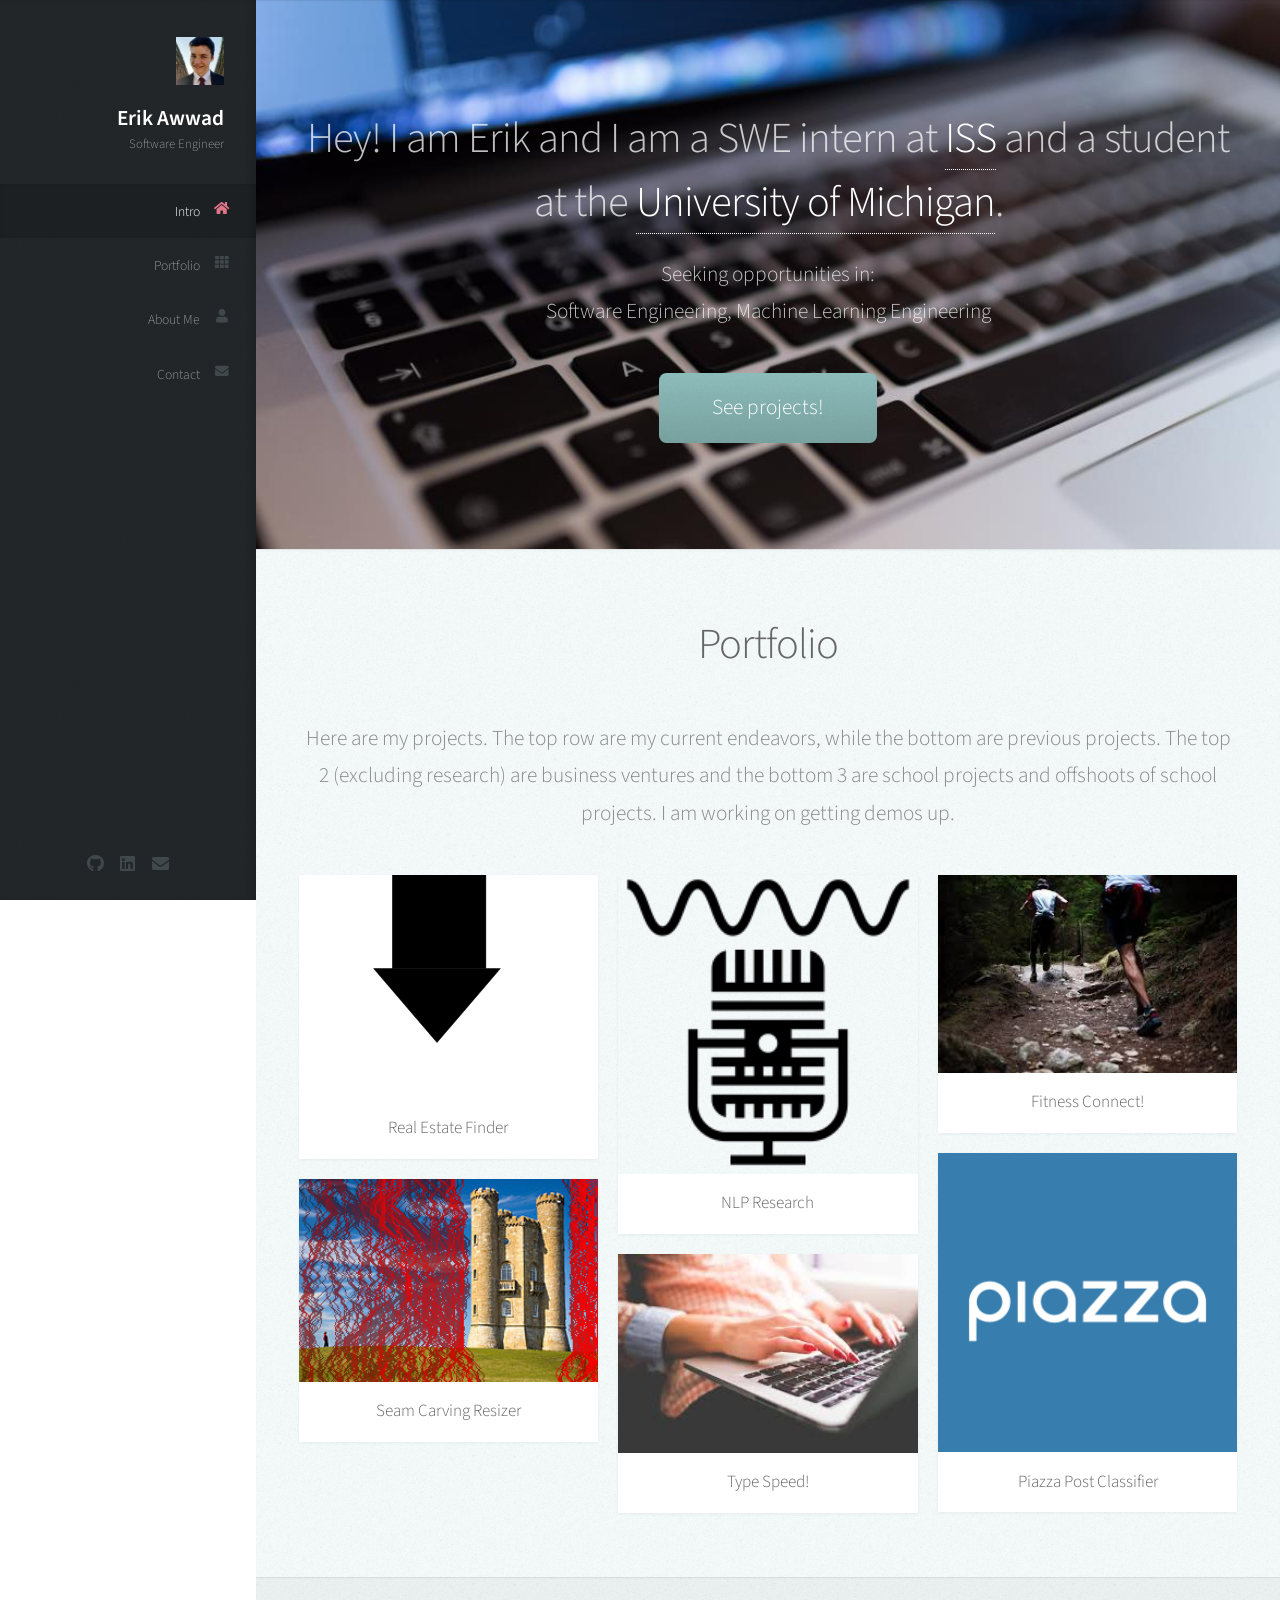
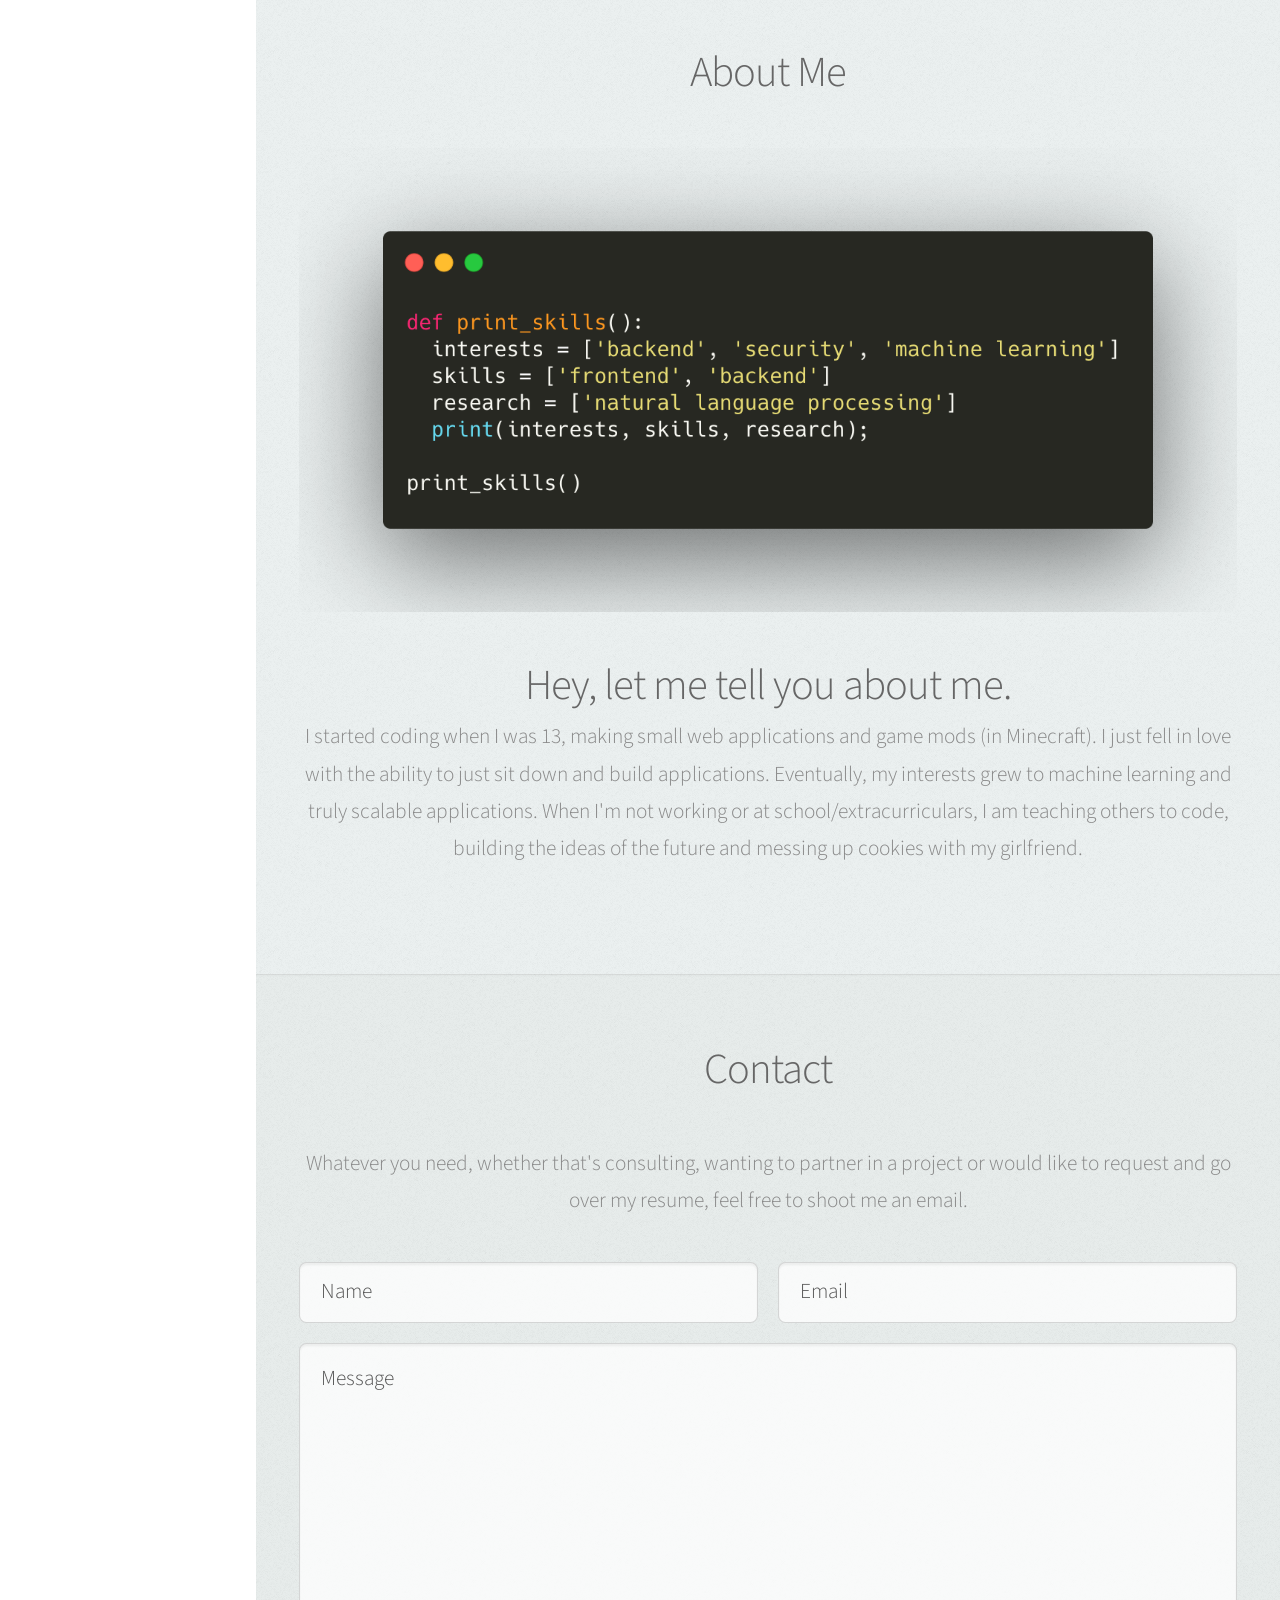
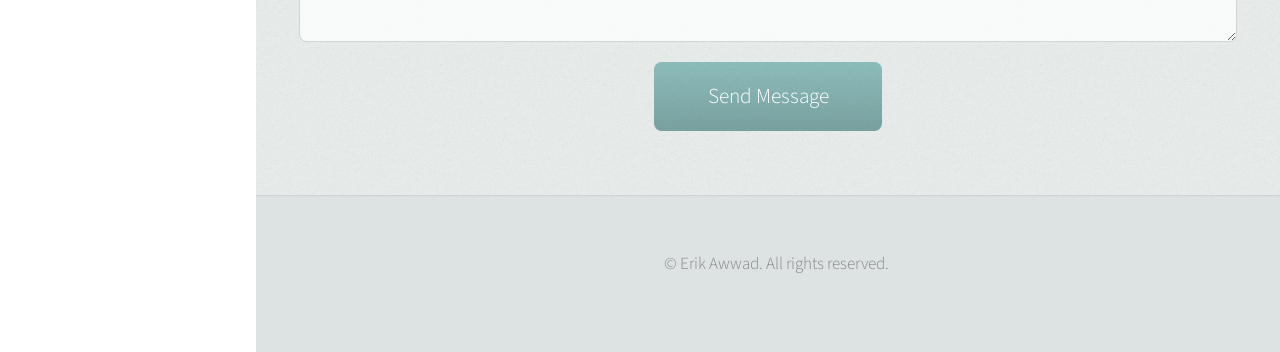
==== commit 9c978ce3: "Added about me and contact." ====
--- a/index.html
+++ b/index.html
@@ -140,12 +140,13 @@
 
                             <a href="#" class="image featured"><img src="images/carbon.png" alt="" /></a>
 
-                            <p>Tincidunt eu elit diam magnis pretium accumsan etiam id urna. Ridiculus
-                            ultricies curae quis et rhoncus velit. Lobortis elementum aliquet nec vitae
-                            laoreet eget cubilia quam non etiam odio tincidunt montes. Elementum sem
-                            parturient nulla quam placerat viverra mauris non cum elit tempus ullamcorper
-                            dolor. Libero rutrum ut lacinia donec curae mus vel quisque sociis nec
-                            ornare iaculis.</p>
+                            <h2>Hey, let me tell you about me.</h2>
+                            <p>I started coding when I was 13, making small web applications and game mods (in Minecraft).
+                                I just fell in love with the ability to just sit down and build applications. Eventually, my 
+                                interests grew to machine learning and truly scalable applications. When I'm not working or at school/extracurriculars,
+                                I am teaching others to code, building the ideas of the future and messing up cookies with my girlfriend.
+                                
+                            </p>
 
                         </div>
                     </section>
@@ -158,10 +159,7 @@
                                 <h2>Contact</h2>
                             </header>
 
-                            <p>Elementum sem parturient nulla quam placerat viverra
-                            mauris non cum elit tempus ullamcorper dolor. Libero rutrum ut lacinia
-                            donec curae mus. Eleifend id porttitor ac ultricies lobortis sem nunc
-                            orci ridiculus faucibus a consectetur. Porttitor curae mauris urna mi dolor.</p>
+                            <p>Whatever you need, whether that's consulting, wanting to partner in a project or would like to request and go over my resume, feel free to shoot me an email.</p>
 
                             <form method="post" action="#">
                                 <div class="row">
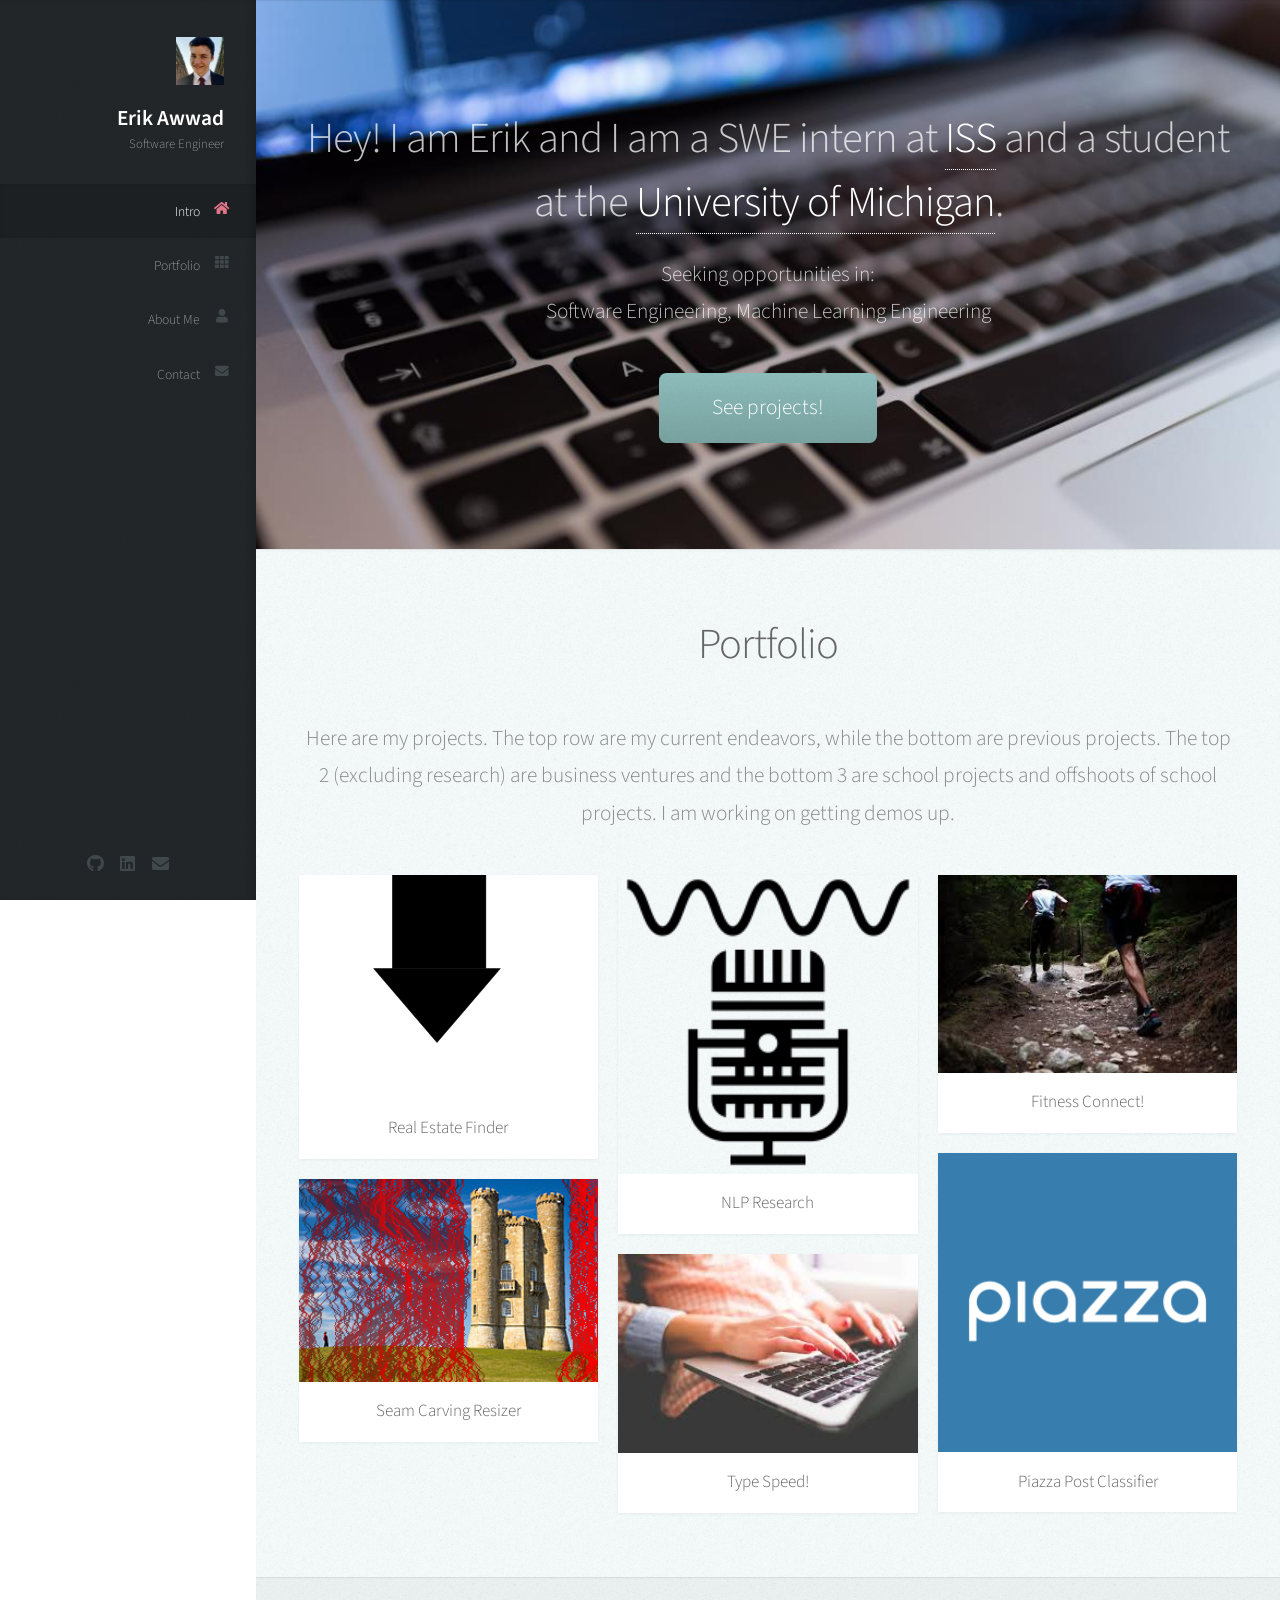
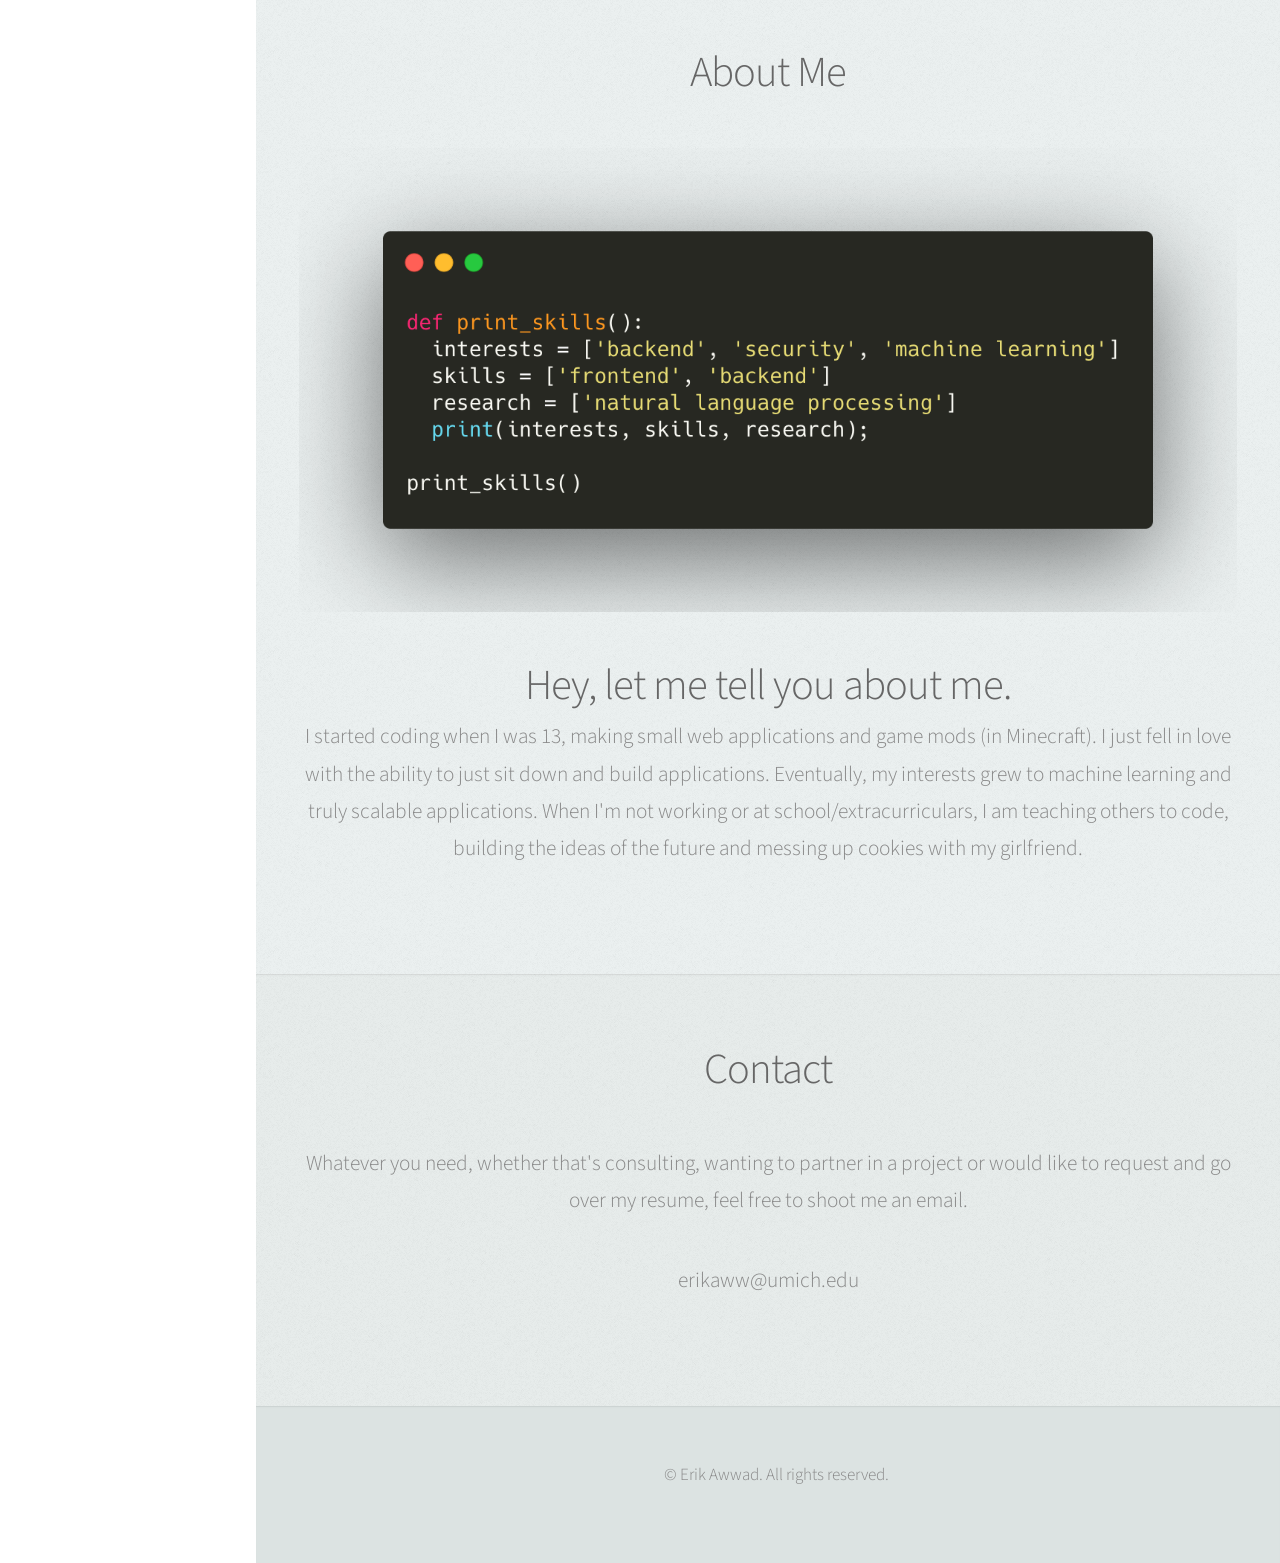
==== commit b92c808f: "Finished contact area." ====
--- a/index.html
+++ b/index.html
@@ -161,18 +161,7 @@
 
                             <p>Whatever you need, whether that's consulting, wanting to partner in a project or would like to request and go over my resume, feel free to shoot me an email.</p>
 
-                            <form method="post" action="#">
-                                <div class="row">
-                                    <div class="col-6 col-12-mobile"><input type="text" name="name" placeholder="Name" /></div>
-                                    <div class="col-6 col-12-mobile"><input type="text" name="email" placeholder="Email" /></div>
-                                    <div class="col-12">
-                                        <textarea name="message" placeholder="Message"></textarea>
-                                    </div>
-                                    <div class="col-12">
-                                        <input type="submit" value="Send Message" />
-                                    </div>
-                                </div>
-                            </form>
+                           <p>erikaww@umich.edu</p>
 
                         </div>
                     </section>
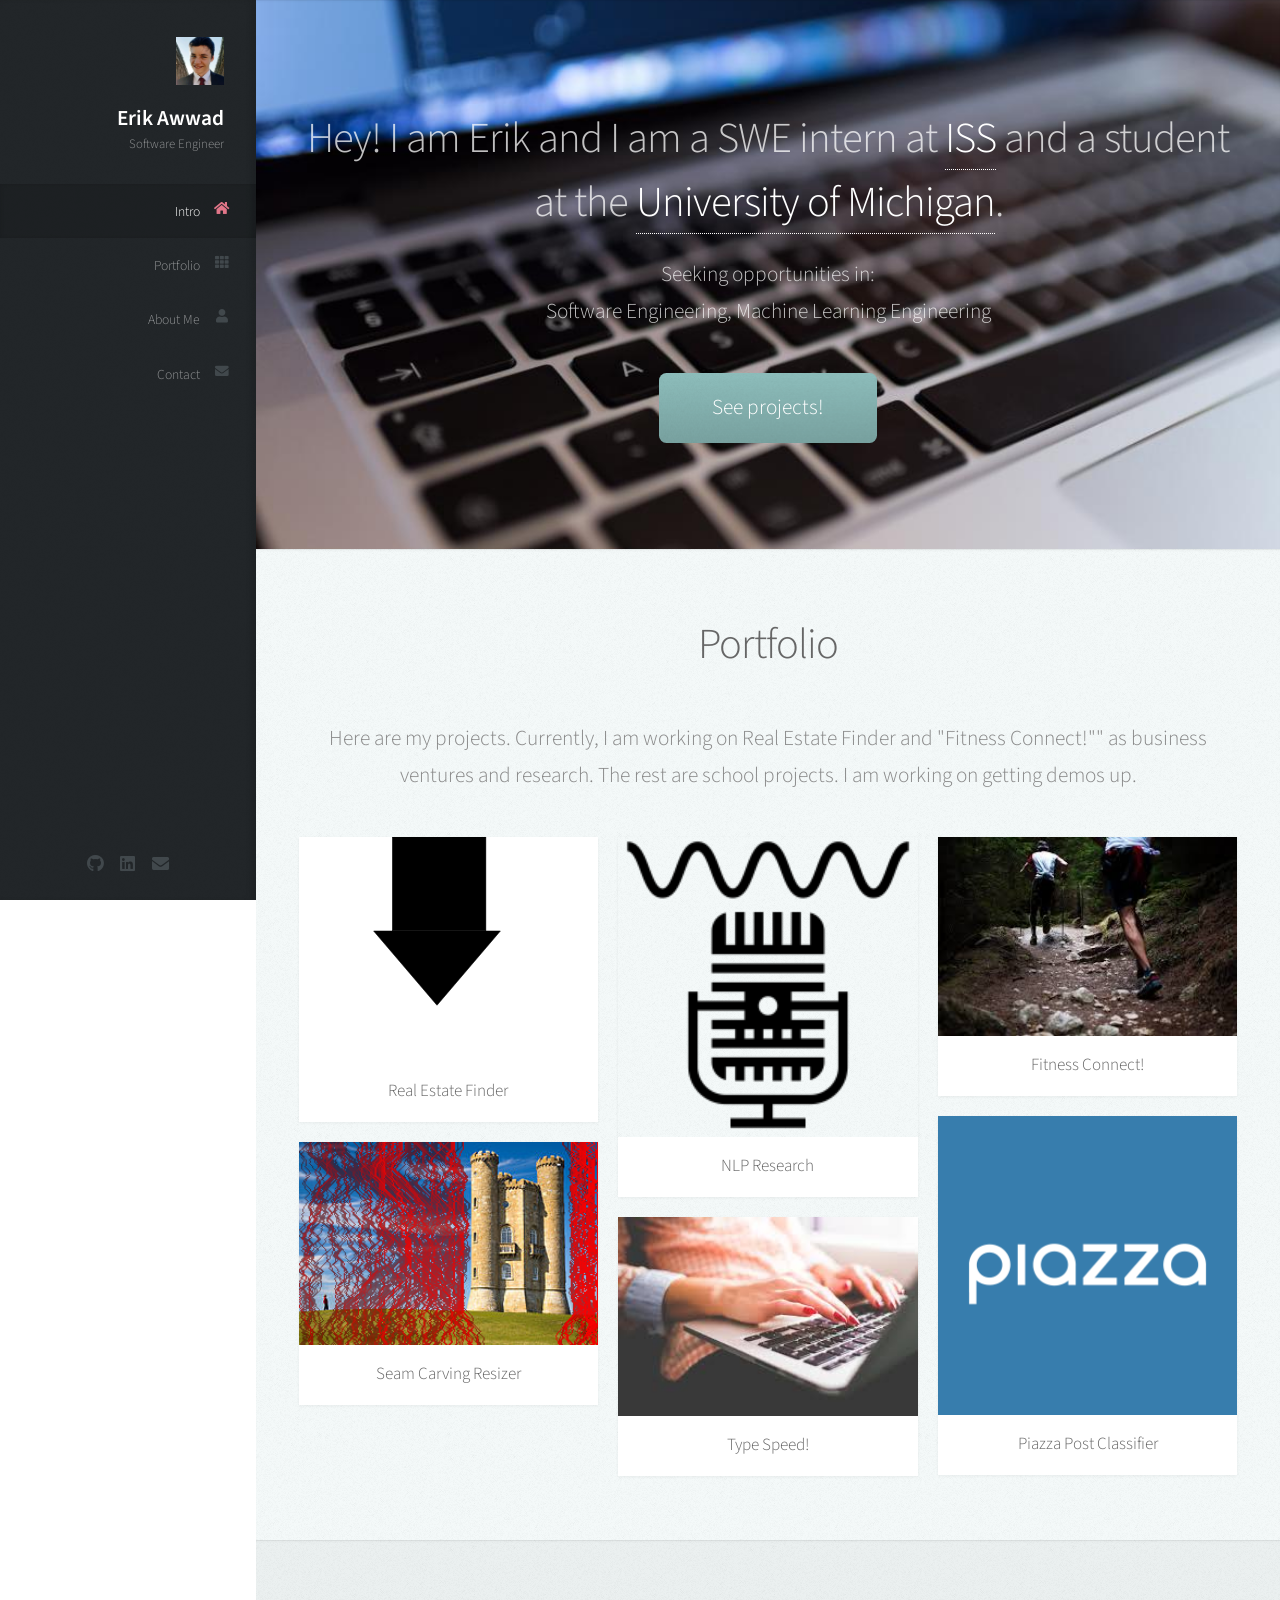
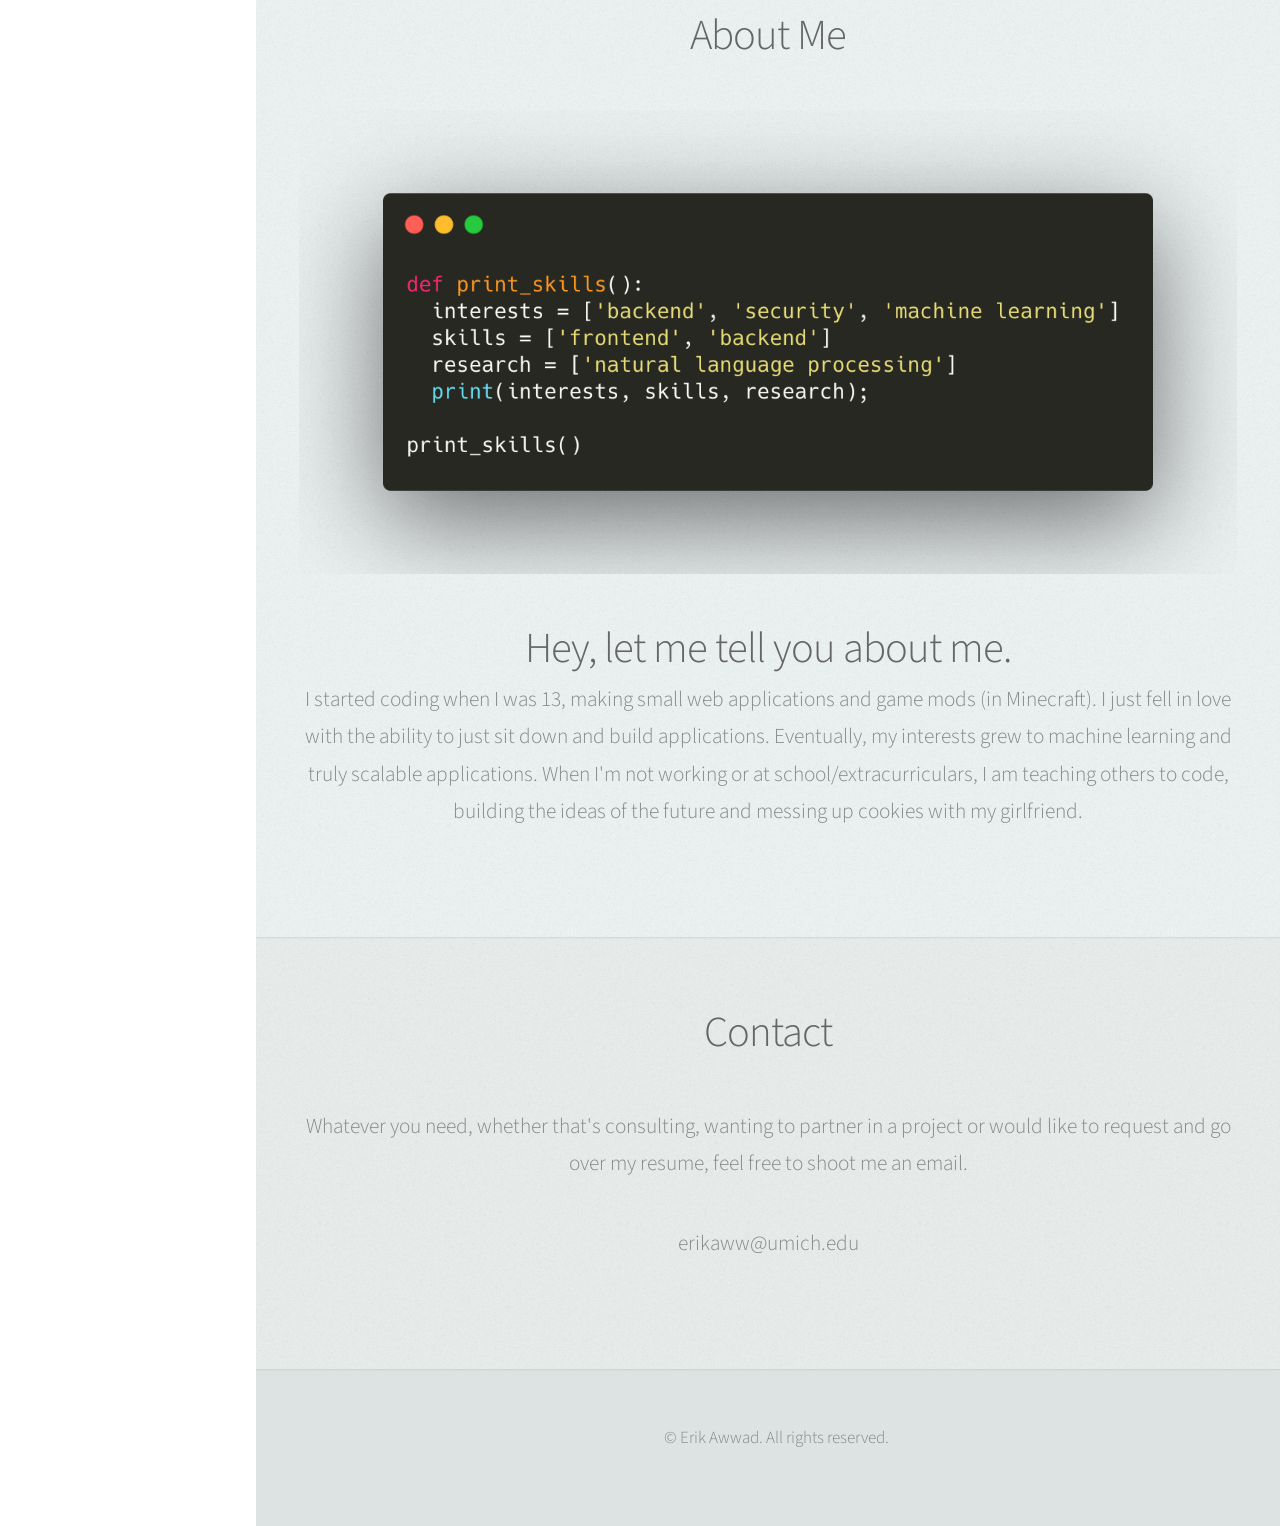
==== commit 6e0bc2f2: "Fixed portfolio desc on mobile." ====
--- a/index.html
+++ b/index.html
@@ -77,9 +77,8 @@
                                 <h2>Portfolio</h2>
                             </header>
 
-                            <p>Here are my projects. The top row are my current endeavors, while the bottom are previous projects.
-        The top 2 (excluding research) are business ventures and the bottom 3 are school projects and offshoots of school projects.
-        I am working on getting demos up.                                                
+                            <p>Here are my projects. Currently, I am working on Real Estate Finder and "Fitness Connect!"" as business ventures and research. 
+                                The rest are school projects. I am working on getting demos up.                                                
                             </p>
 
                             <div class="row">
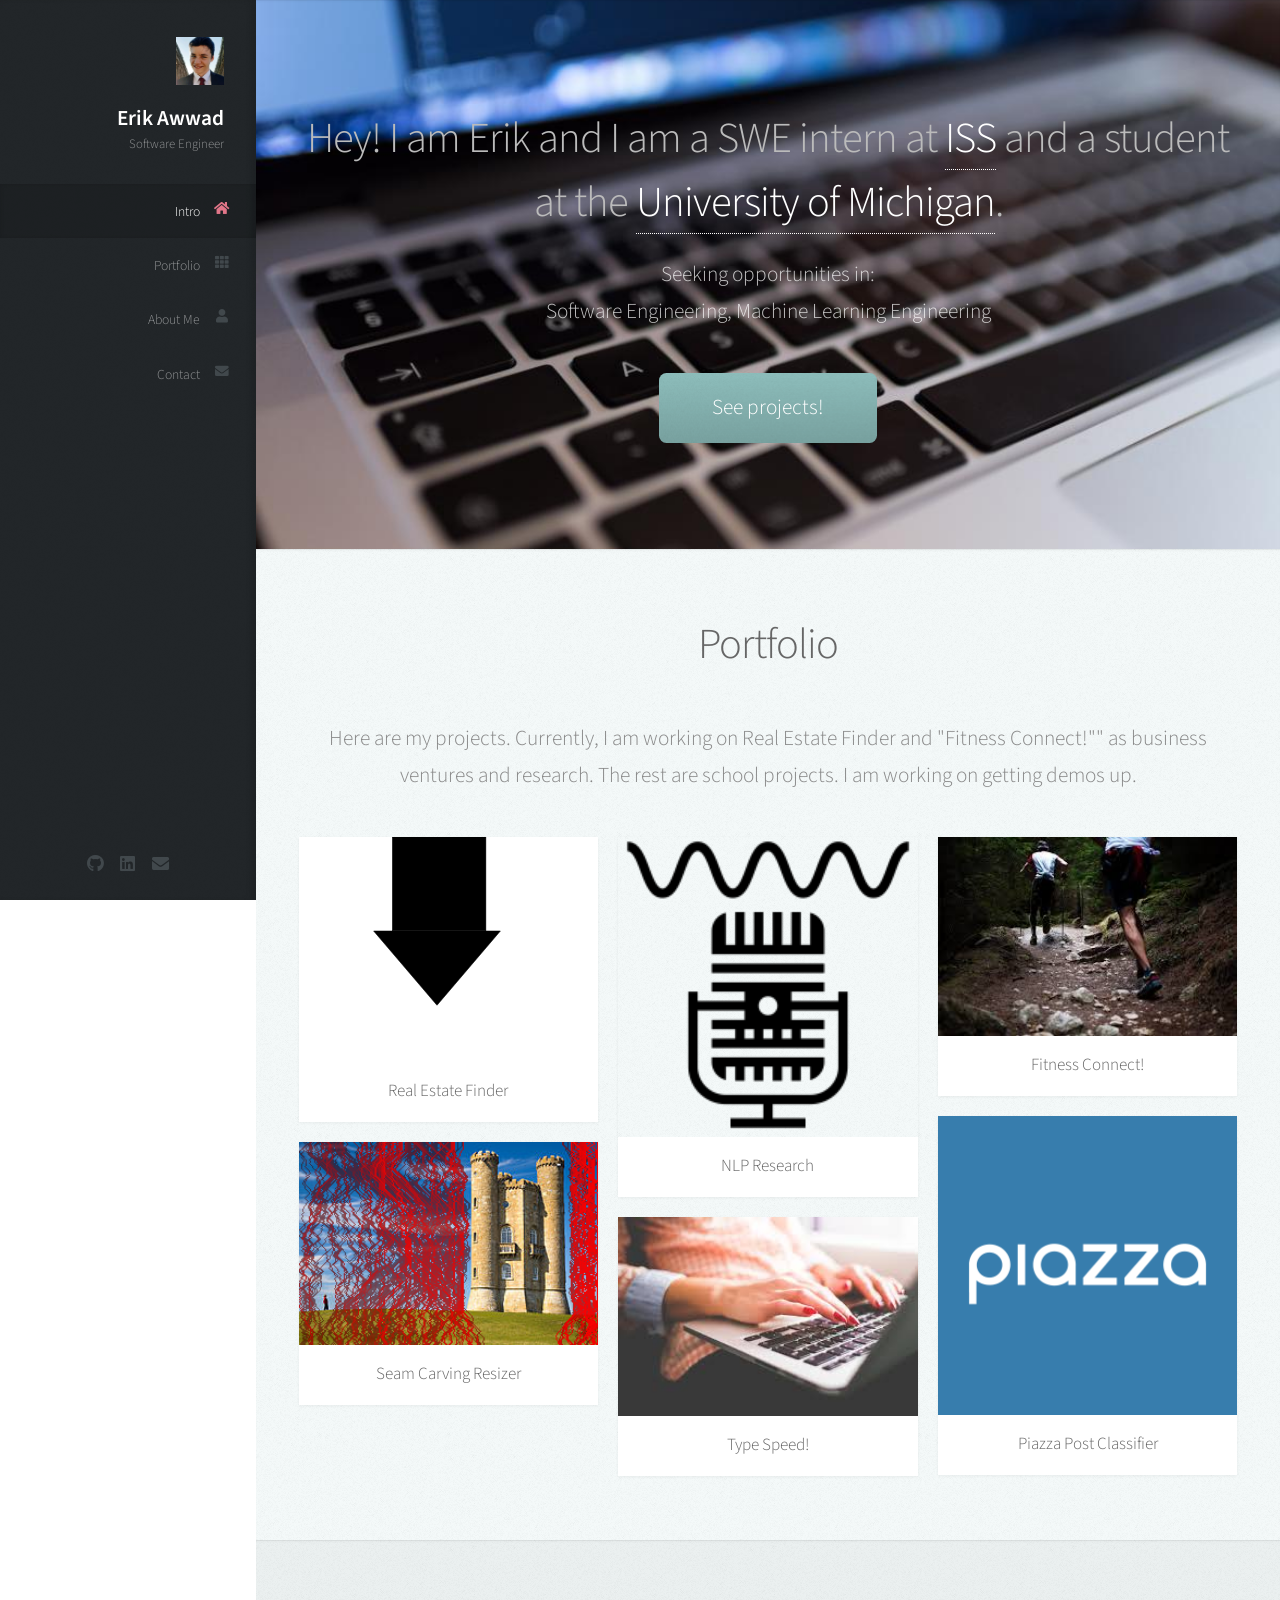
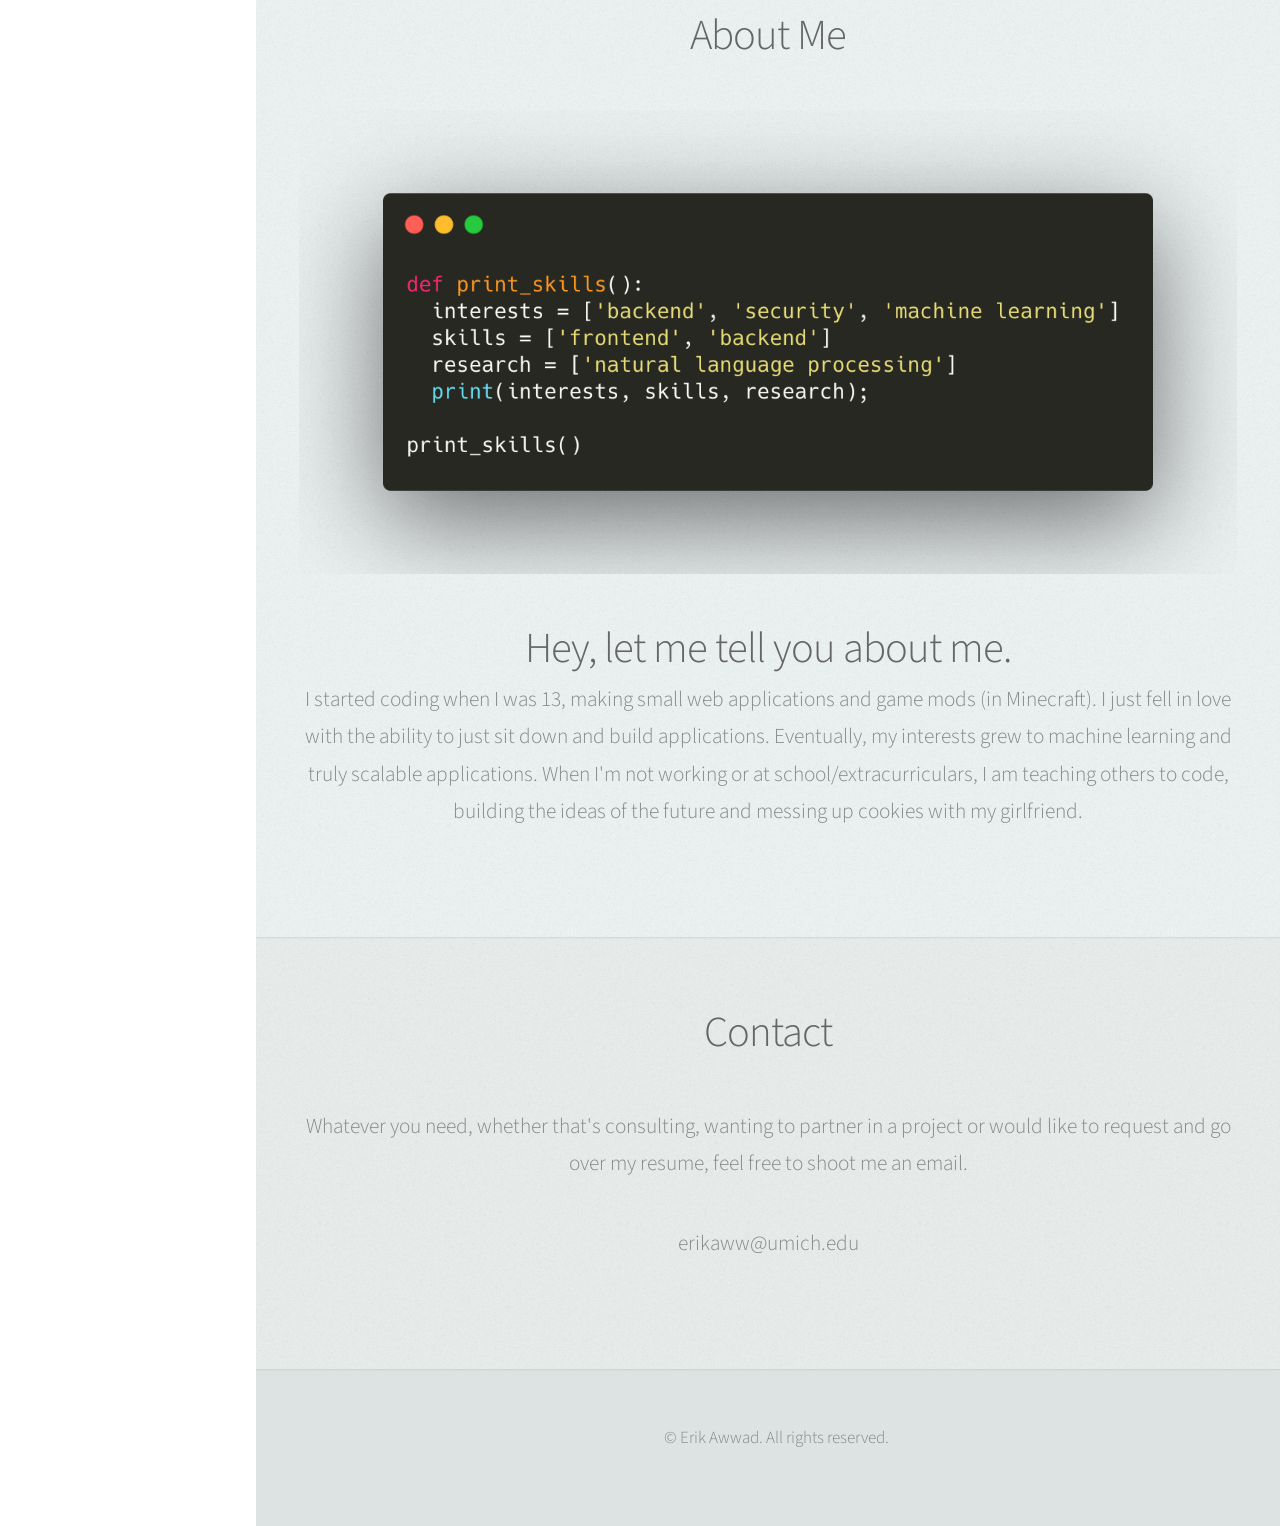
==== commit 133a38cd: "Darkened font for mobile." ====
--- a/index.html
+++ b/index.html
@@ -57,7 +57,7 @@
                         <div class="container">
 
                             <header>
-                                <h2 class="alt">Hey! I am Erik and I am a SWE intern at <a href="https://www.issgovernance.com/" target="_blank">ISS</a> and a student at the <a href="https://umich.edu/" target="_blank">University of Michigan</a>. </h2>
+                                <h2 class="alt" style="color: #bbb;">Hey! I am Erik and I am a SWE intern at <a href="https://www.issgovernance.com/" target="_blank">ISS</a> and a student at the <a href="https://umich.edu/" target="_blank">University of Michigan</a>. </h2>
                                 <p>Seeking opportunities in:<br />
                                 Software Engineering, Machine Learning Engineering</p>
                             </header>
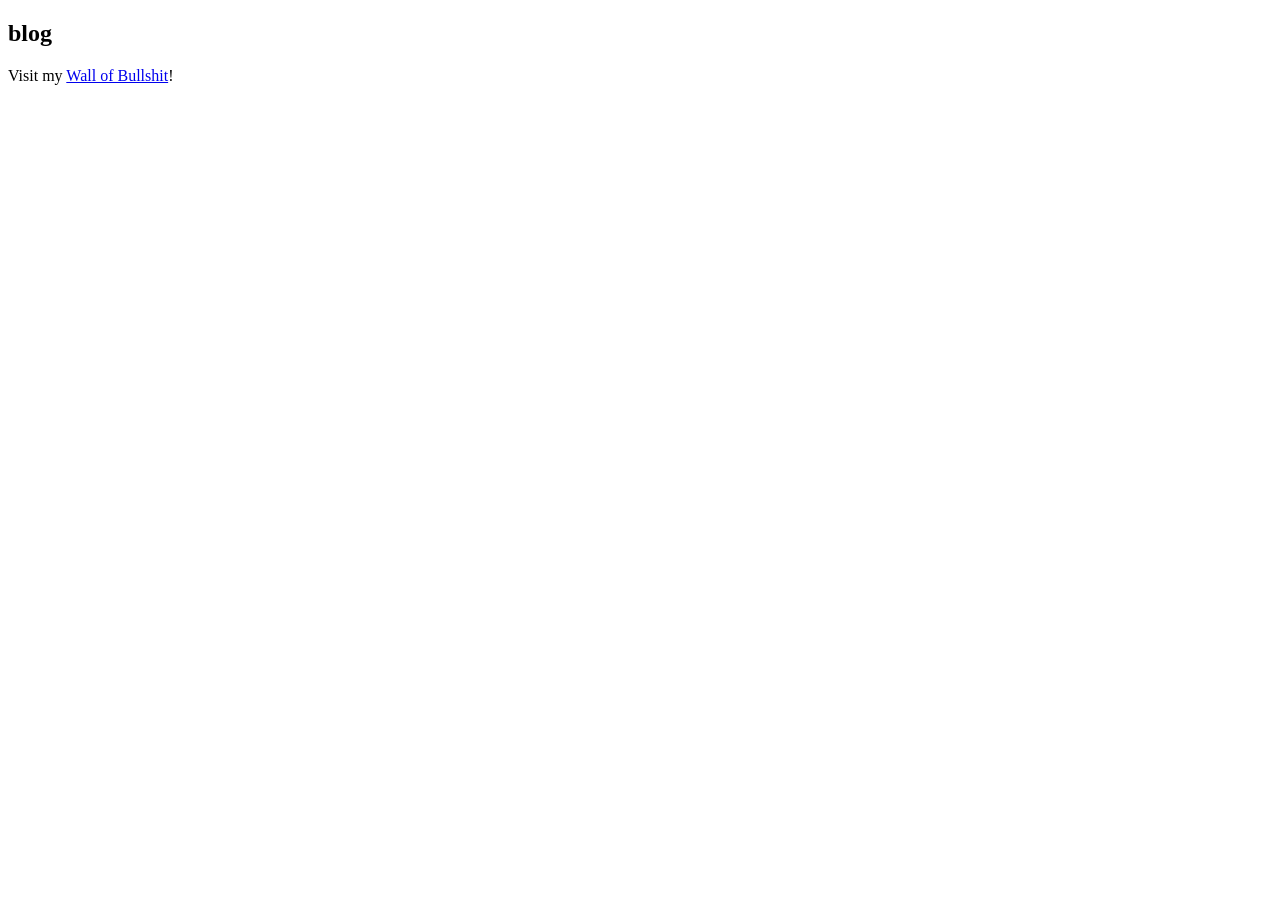
==== commit cff9bfce: "Deploy iJustErikk/ijusterikk.github.io to iJustErikk/ijusterikk.github.io:gh-pages" ====
--- a/index.html
+++ b/index.html
@@ -1,190 +1,22 @@
-<!DOCTYPE HTML>
-<html>
-    <head>
-        <title>Erik Awwad</title>
-        <meta charset="utf-8" />
-        <meta name="viewport" content="width=device-width, initial-scale=1, user-scalable=no" />
-        <link rel="stylesheet" href="assets/css/main.css" />
-        <link rel="icon" type="image/ico" href="assets/icons/128icon.ico">
-        <link rel="icon" type="image/ico" href="assets/icons/64icon.ico">
-        <link rel="icon" type="image/ico" href="assets/icons/32icon.ico">
-        <link rel="icon" type="image/ico" href="assets/icons/16icon.ico">
-    </head>
-    <body class="is-preload">
-
-        <!-- Header -->
-            <div id="header">
-
-                <div class="top">
-
-                    <!-- Logo -->
-                        <div id="logo">
-                            <span class="image avatar48"><img src="images/avatar.png" alt="" /></span>
-                            <h1 id="title">Erik Awwad</h1>
-                            <p>Software Engineer</p>
-                        </div>
-
-                    <!-- Nav -->
-                        <nav id="nav">
-                            <ul>
-                                <li><a href="#top" id="top-link"><span class="icon solid fa-home">Intro</span></a></li>
-                                <li><a href="#portfolio" id="portfolio-link"><span class="icon solid fa-th">Portfolio</span></a></li>
-                                <li><a href="#about" id="about-link"><span class="icon solid fa-user">About Me</span></a></li>
-                                <li><a href="#contact" id="contact-link"><span class="icon solid fa-envelope">Contact</span></a></li>
-                            </ul>
-                        </nav>
-
-                </div>
-
-                <div class="bottom">
-
-                    <!-- Social Icons -->
-                        <ul class="icons">
-                            <li><a href="https://github.com/iJustErikk" target="_blank" class="icon brands fa-github"><span class="label">Github</span></a></li>
-                            <li><a href="https://www.linkedin.com/in/erik-awwad/" target="_blank" class="icon brands fa-linkedin"><span class="label">LinkedIn</span></a></li>
-                            <li><a href="mailto:erikaww@umich.edu" target="_blank" class="icon solid fa-envelope"><span class="label">Email</span></a></li>
-                        </ul>
-
-                </div>
-
-            </div>
-
-        <!-- Main -->
-            <div id="main">
-
-                <!-- Intro -->
-                    <section id="top" class="one dark cover">
-                        <div class="container">
-
-                            <header>
-                                <h2 class="alt" style="color: #bbb;">Hey! I am Erik and I am a SWE intern at <a href="https://www.issgovernance.com/" target="_blank">ISS</a> and a student at the <a href="https://umich.edu/" target="_blank">University of Michigan</a>. </h2>
-                                <p>Seeking opportunities in:<br />
-                                Software Engineering, Machine Learning Engineering</p>
-                            </header>
-
-                            <footer>
-                                <a href="#portfolio" class="button scrolly">See projects!</a>
-                            </footer>
-
-                        </div>
-                    </section>
-
-                <!-- Portfolio -->
-                    <section id="portfolio" class="two">
-                        <div class="container">
-
-                            <header>
-                                <h2>Portfolio</h2>
-                            </header>
-
-                            <p>Here are my projects. Currently, I am working on Real Estate Finder and "Fitness Connect!"" as business ventures and research. 
-                                The rest are school projects. I am working on getting demos up.                                                
-                            </p>
-
-                            <div class="row">
-                                <div class="col-4 col-12-mobile">
-                                    <article class="item">
-                                        <a href="#" class="image fit"><img src="images/realestate.svg" alt="" /></a>
-                                        <header>
-                                            <h3>Real Estate Finder</h3>
-                                        </header>
-                                    </article>
-                                    <article class="item">
-                                        <a href="#" class="image fit"><img src="images/seamcarving.png" alt="" /></a>
-                                        <header>
-                                            <h3>Seam Carving Resizer</h3>
-                                        </header>
-                                    </article>
-                                </div>
-                                <div class="col-4 col-12-mobile">
-                                    <article class="item">
-                                        <a href="#" class="image fit"><img src="images/nlp.png" alt="" /></a>
-                                        <header>
-                                            <h3>NLP Research</h3>
-                                        </header>
-                                    </article>
-                                    <article class="item">
-                                        <a href="#" class="image fit"><img src="images/typespeed.jpeg" alt="" /></a>
-                                        <header>
-                                            <h3>Type Speed!</h3>
-                                        </header>
-                                    </article>
-                                </div>
-                                <div class="col-4 col-12-mobile">
-                                    <article class="item">
-                                        <a href="#" class="image fit"><img src="images/fitnessconnect.jpeg" alt="" /></a>
-                                        <header>
-                                            <h3>Fitness Connect!</h3>
-                                        </header>
-                                    </article>
-                                    <article class="item">
-                                        <a href="#" class="image fit"><img src="images/piazza.png" alt="" /></a>
-                                        <header>
-                                            <h3>Piazza Post Classifier</h3>
-                                        </header>
-                                    </article>
-                                </div>
-                            </div>
-
-                        </div>
-                    </section>
-
-                <!-- About Me -->
-                    <section id="about" class="three">
-                        <div class="container">
-
-                            <header>
-                                <h2>About Me</h2>
-                            </header>
-
-                            <a href="#" class="image featured"><img src="images/carbon.png" alt="" /></a>
-
-                            <h2>Hey, let me tell you about me.</h2>
-                            <p>I started coding when I was 13, making small web applications and game mods (in Minecraft).
-                                I just fell in love with the ability to just sit down and build applications. Eventually, my 
-                                interests grew to machine learning and truly scalable applications. When I'm not working or at school/extracurriculars,
-                                I am teaching others to code, building the ideas of the future and messing up cookies with my girlfriend.
-                                
-                            </p>
-
-                        </div>
-                    </section>
-
-                <!-- Contact -->
-                    <section id="contact" class="four">
-                        <div class="container">
-
-                            <header>
-                                <h2>Contact</h2>
-                            </header>
-
-                            <p>Whatever you need, whether that's consulting, wanting to partner in a project or would like to request and go over my resume, feel free to shoot me an email.</p>
-
-                           <p>erikaww@umich.edu</p>
-
-                        </div>
-                    </section>
-
-            </div>
-
-        <!-- Footer -->
-            <div id="footer">
-
-                <!-- Copyright -->
-                    <ul class="copyright">
-                        <li>&copy; Erik Awwad. All rights reserved.</li></li>
-                    </ul>
-
-            </div>
-
-        <!-- Scripts -->
-            <script src="assets/js/jquery.min.js"></script>
-            <script src="assets/js/jquery.scrolly.min.js"></script>
-            <script src="assets/js/jquery.scrollex.min.js"></script>
-            <script src="assets/js/browser.min.js"></script>
-            <script src="assets/js/breakpoints.min.js"></script>
-            <script src="assets/js/util.js"></script>
-            <script src="assets/js/main.js"></script>
-
-    </body>
+<!DOCTYPE html>
+<html lang="en">
+
+<head>
+  <meta charset="utf-8">
+  <title>blog</title>
+</head>
+
+<body>
+  <section class="section">
+    <div class="container">
+      
+<h1 class="title">
+blog
+</h1>
+<p>Visit my <a href="https://ijusterikk.github.io/blog/">Wall of Bullshit</a>!</p>
+
+    </div>
+  </section>
+</body>
+
 </html>
